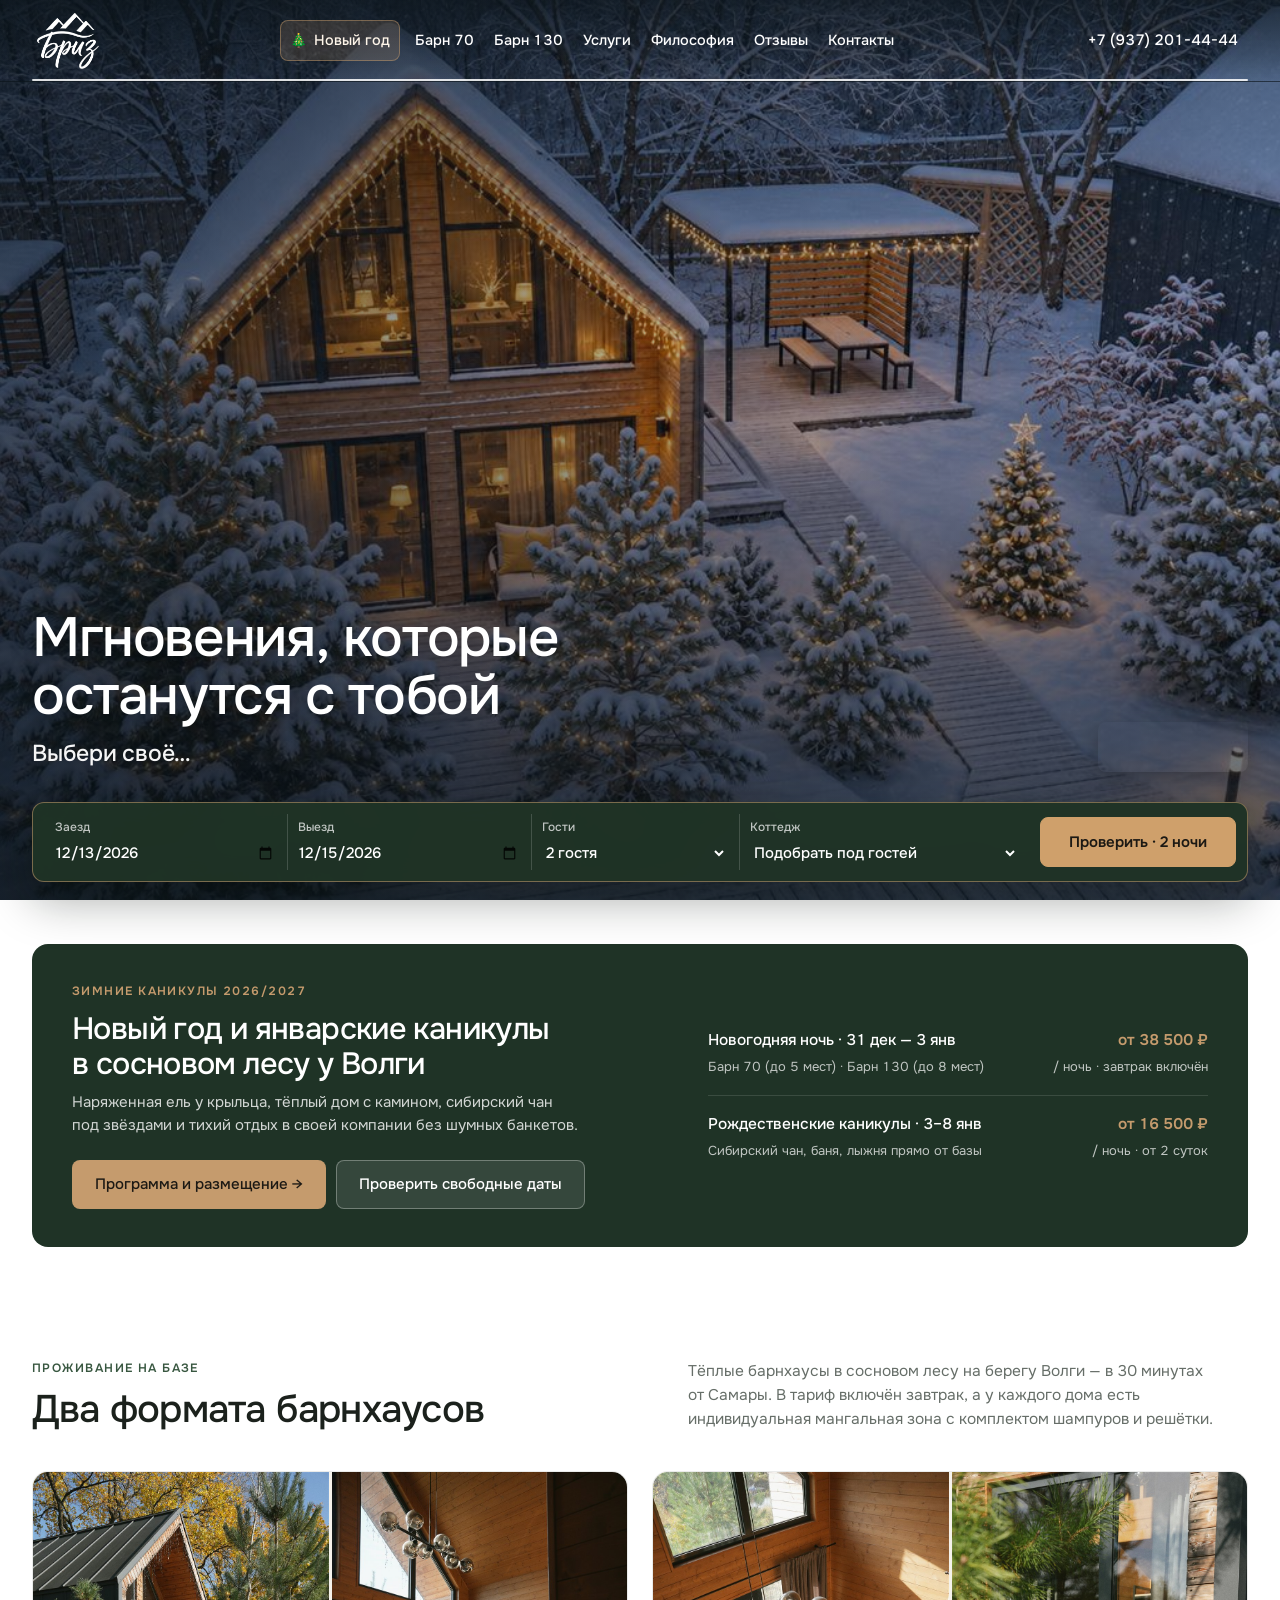
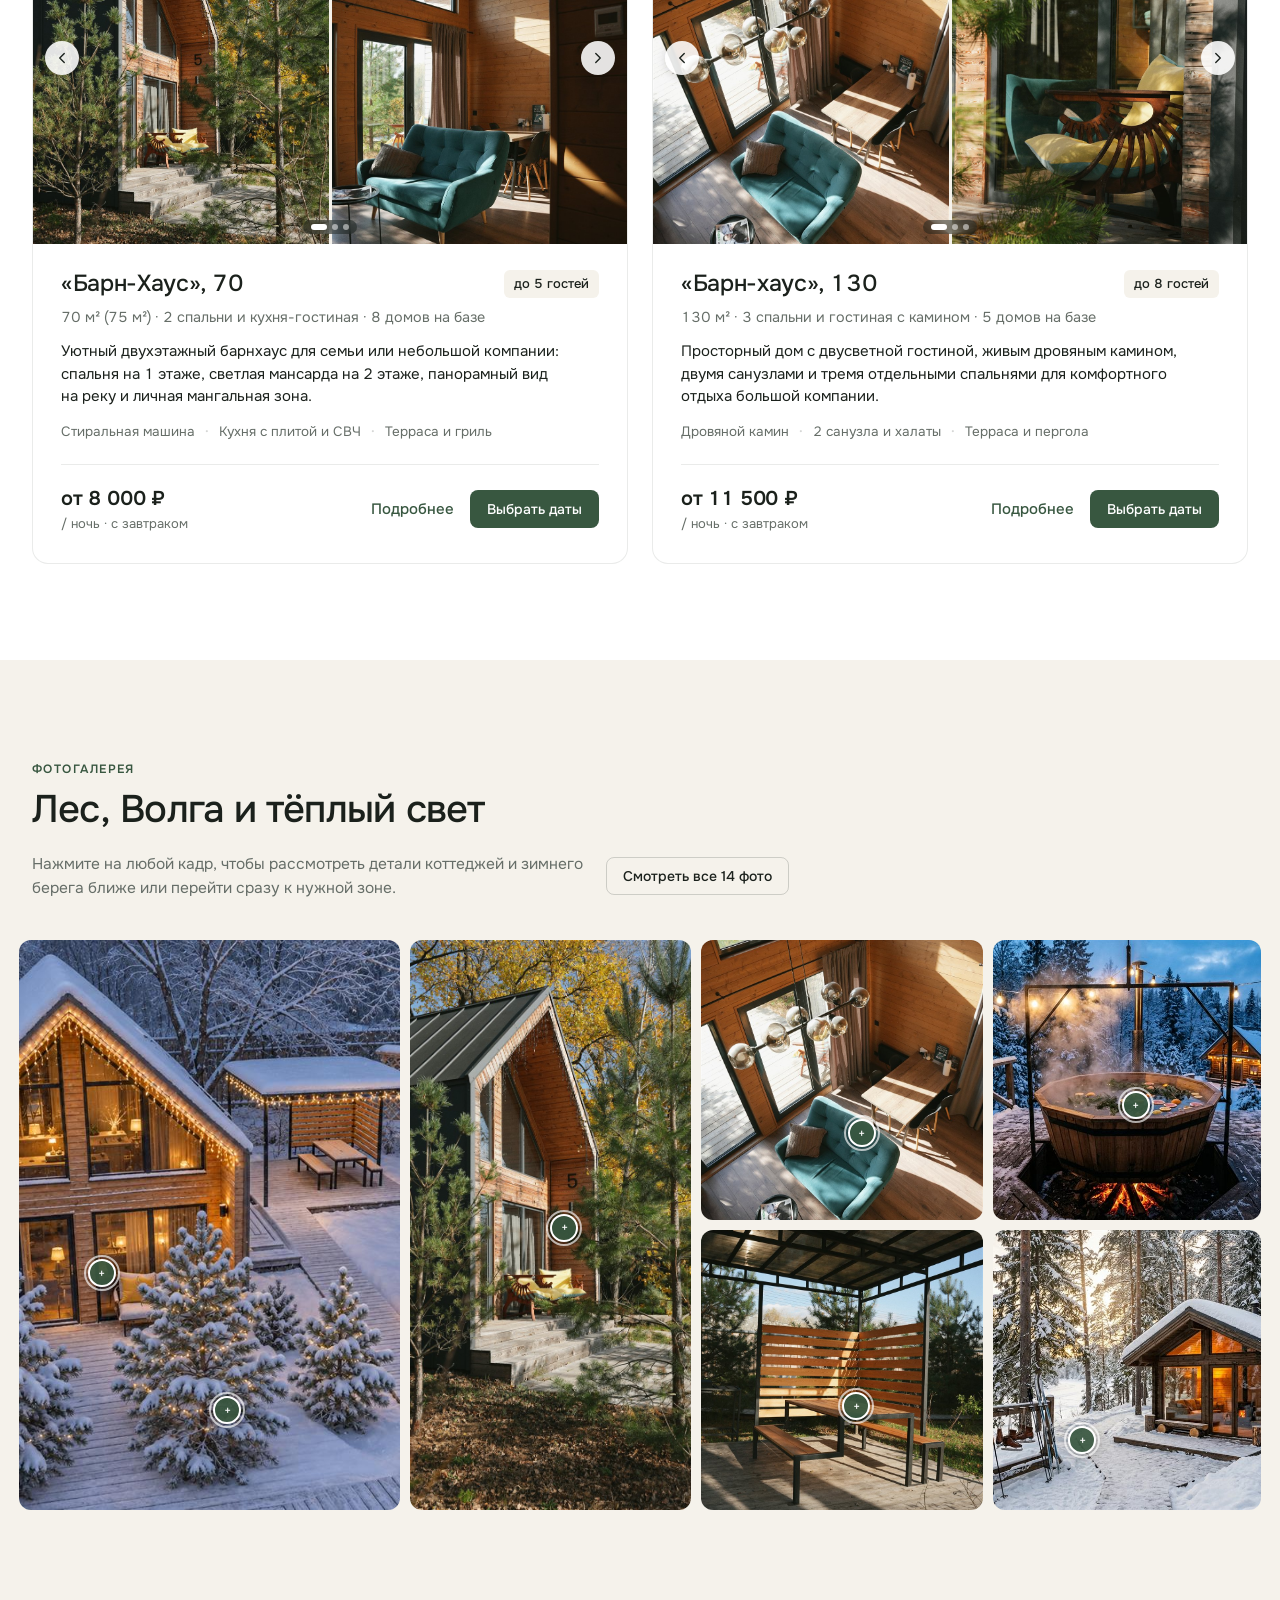
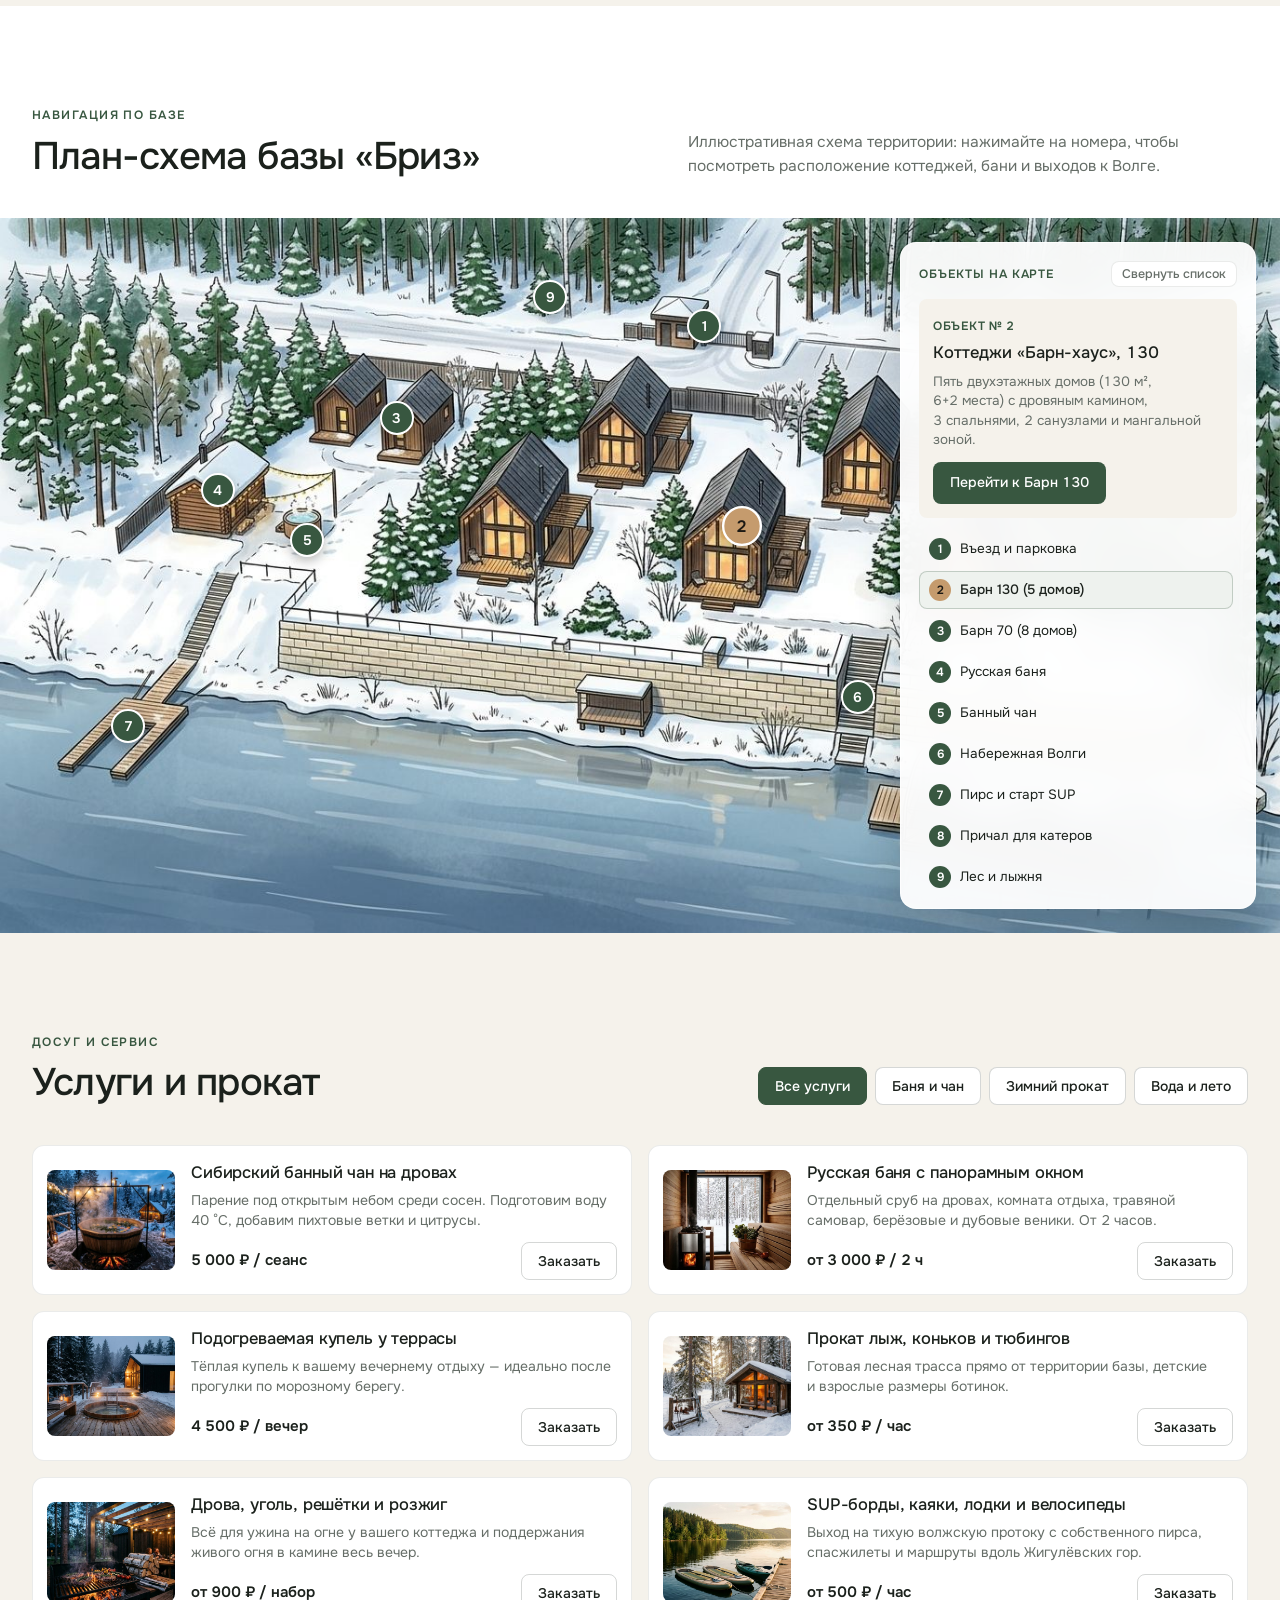
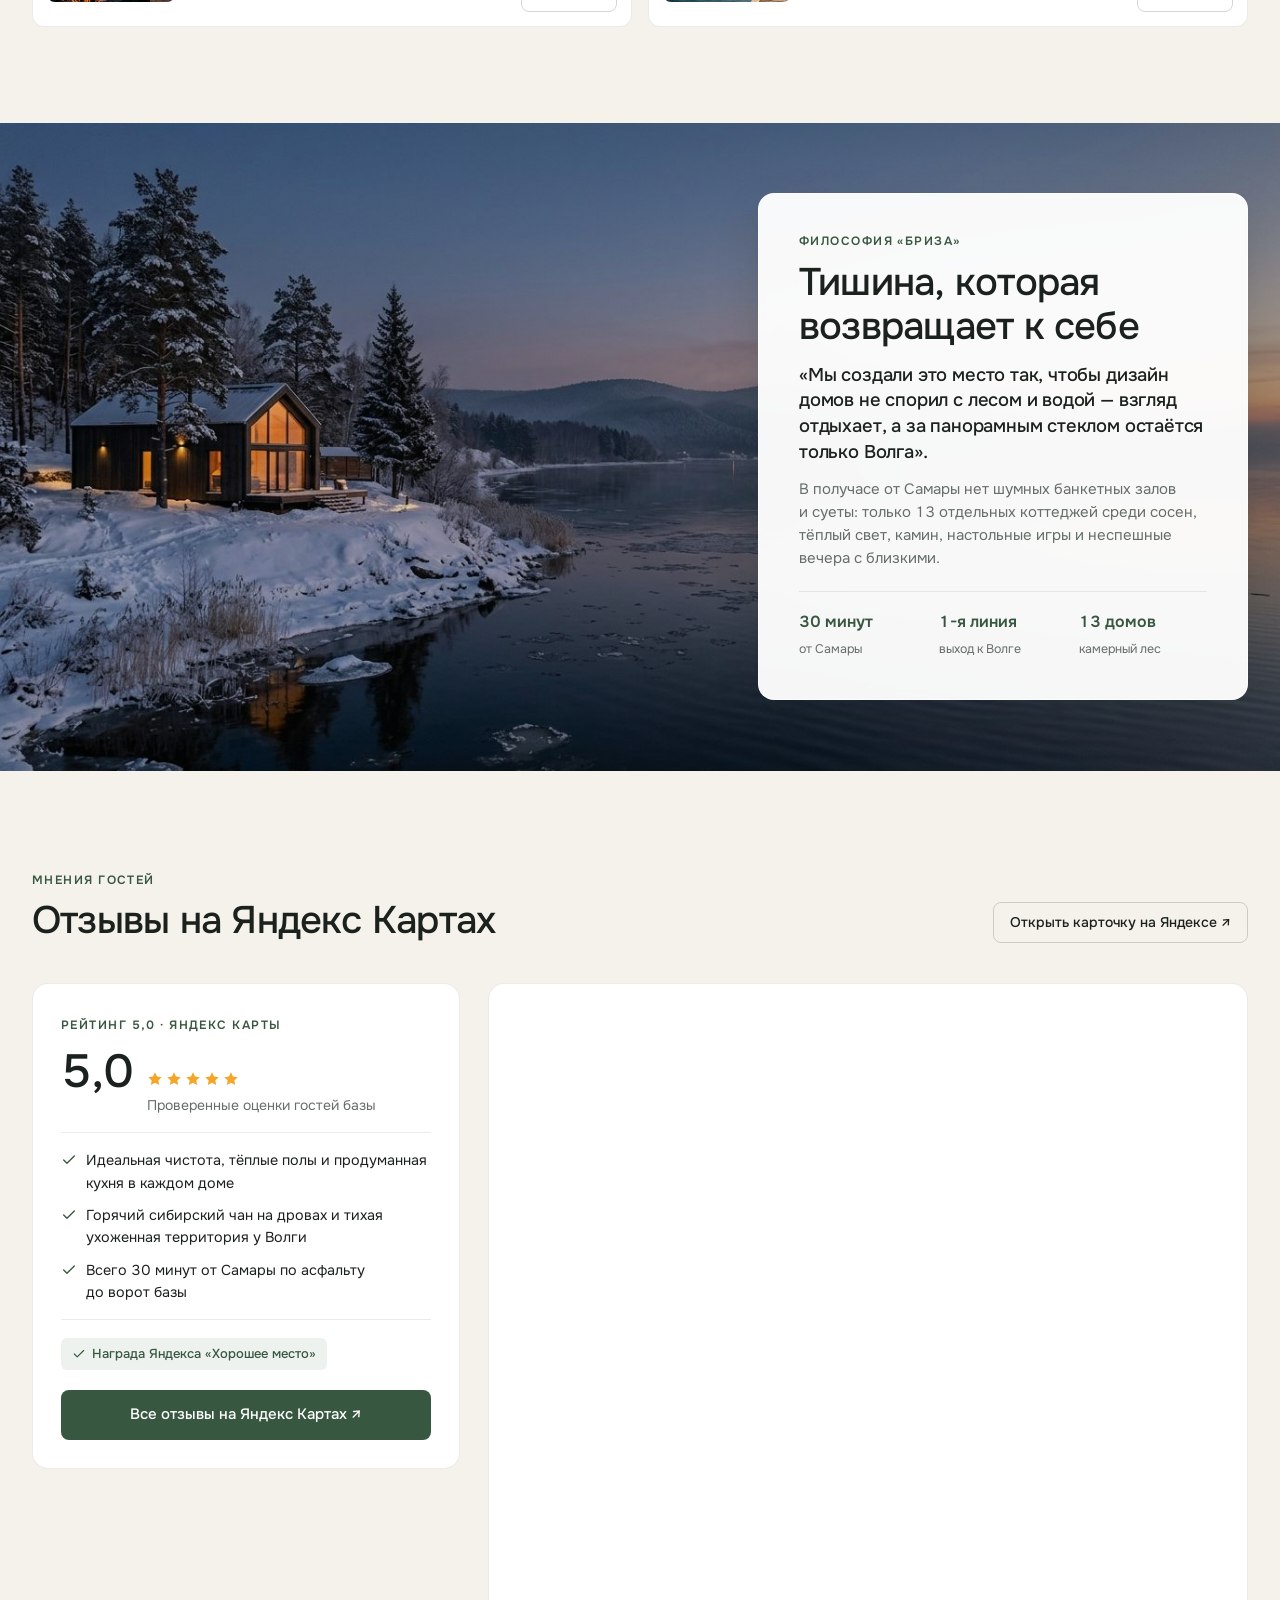
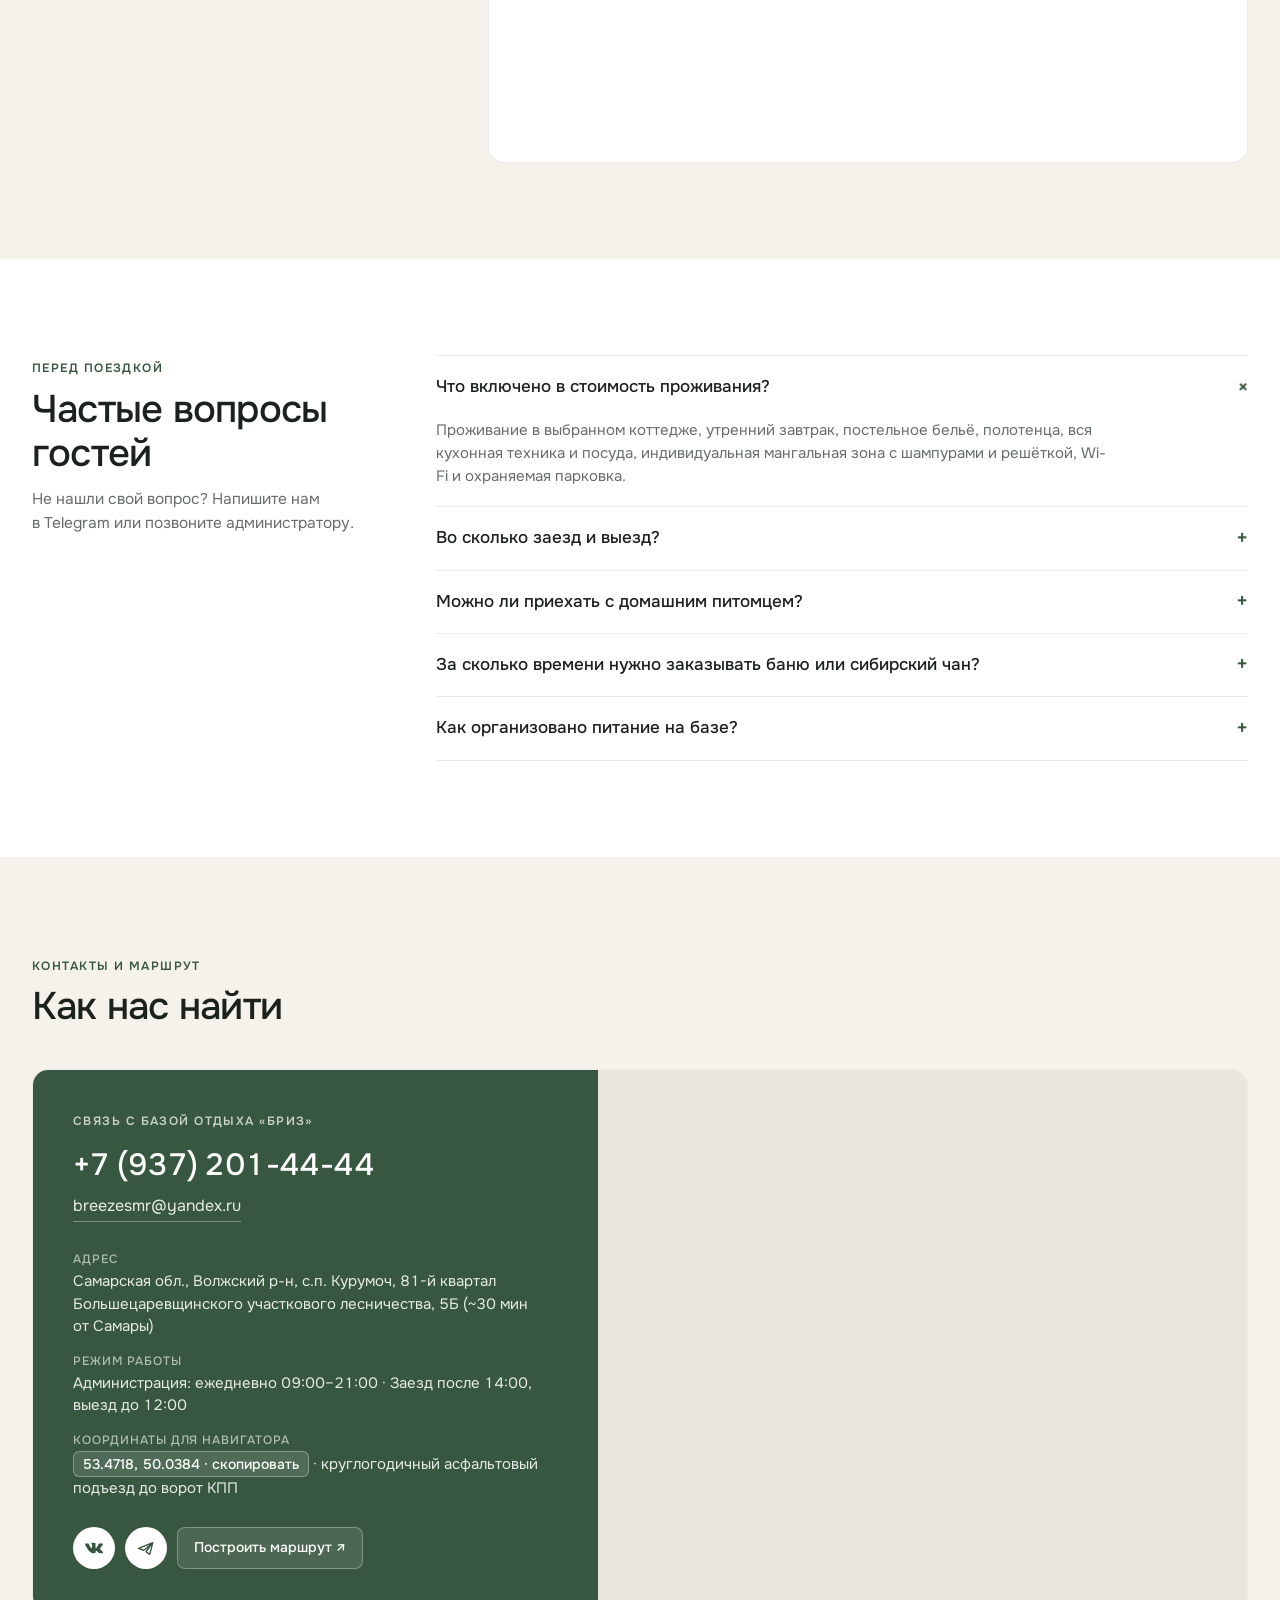
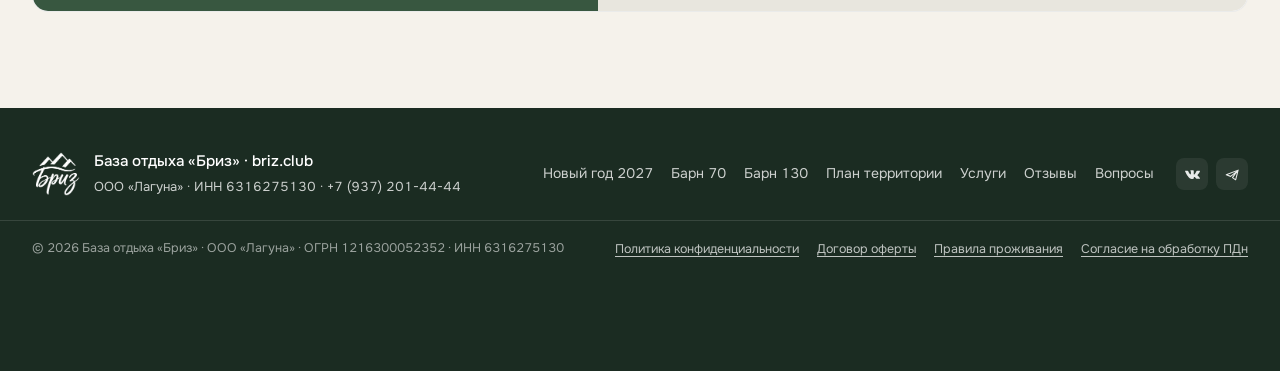
==== index.html @ 763d6423 "Iteration 7: Header white bar, dark pine booking bar, mobile slider & map polish, legal docs" ====
<!DOCTYPE html>
<html lang="ru">
<head>
  <meta charset="UTF-8">
  <meta name="viewport" content="width=device-width, initial-scale=1.0">
  <title>База отдыха «Бриз» — тёплые барнхаусы на берегу Волги под Самарой</title>
  <meta name="description" content="Загородный отдых в сосновом лесу на берегу Волги (30 минут от Самары). Барн Хаус-70 (до 5 мест) и Барн Хаус-130 (до 8 мест) с завтраком, баней, сибирским чаном и мангальной зоной.">
  <meta property="og:type" content="website">
  <meta property="og:locale" content="ru_RU">
  <meta property="og:site_name" content="База отдыха «Бриз»">
  <meta property="og:title" content="База отдыха «Бриз» — тёплые барнхаусы на берегу Волги">
  <meta property="og:description" content="Камерный отдых в сосновом лесу в 30 минутах от Самары: панорамные дома на 5 и 8 гостей с завтраком, сибирский чан и русская баня.">
  <meta property="og:url" content="https://briz-club.vercel.app/">
  <meta property="og:image" content="https://briz-club.vercel.app/assets/images/hero-winter.jpg">
  <meta name="twitter:card" content="summary_large_image">
  <link rel="icon" type="image/png" href="assets/images/logo-briz-green.png">
  <link rel="preconnect" href="https://fonts.googleapis.com">
  <link rel="preconnect" href="https://fonts.gstatic.com" crossorigin>
  <link href="https://fonts.googleapis.com/css2?family=Onest:wght@400;500;600&display=swap" rel="stylesheet">
  <link rel="stylesheet" href="css/styles.css">
</head>
<body>

  <!-- =======================================================================
       1. ПОЛУПРОЗРАЧНАЯ ШАПКА
       ======================================================================= -->
  <header class="site-header" id="siteHeader">
    <div class="container header-inner">
      <a href="#top" class="brand-wrap" aria-label="База отдыха Бриз — наверх">
        <span class="brand-logo">
          <img src="assets/images/logo-briz-white.png" alt="Бриз" class="brand-logo__white">
          <img src="assets/images/logo-briz-green.png" alt="" class="brand-logo__green" aria-hidden="true">
        </span>
      </a>

      <nav class="main-nav" aria-label="Главное меню">
        <a href="new-year.html" class="nav-link nav-link--seasonal">
          <span class="seasonal-emoji" aria-hidden="true">🎄</span>
          <span>Новый год</span>
        </a>
        <a href="#barn-70" class="nav-link" data-house-jump="barn70">Барн&nbsp;70</a>
        <a href="#barn-130" class="nav-link" data-house-jump="barn130">Барн&nbsp;130</a>
        <a href="#services" class="nav-link">Услуги</a>
        <a href="#philosophy" class="nav-link">Философия</a>
        <a href="#reviews" class="nav-link">Отзывы</a>
        <a href="#contacts" class="nav-link">Контакты</a>
      </nav>

      <div class="header-right">
        <div class="header-socials" aria-label="Социальные сети">
          <a href="https://vk.com/briz.club" target="_blank" rel="noopener" class="social-icon-link" aria-label="ВКонтакте">
            <svg width="16" height="16" viewBox="0 0 24 24" fill="currentColor" aria-hidden="true"><path d="M13.162 18.994c.609 0 .858-.406.851-.915-.031-1.917.714-2.949 2.059-1.604 1.488 1.488 1.796 2.519 3.603 2.519h3.2c.808 0 1.126-.26 1.126-.668 0-.863-1.421-2.386-2.625-3.504-1.686-1.565-1.765-1.602-.313-3.486 1.801-2.339 4.157-5.336 2.073-5.336h-3.981c-.772 0-.828.435-1.103 1.083-.995 2.347-2.886 5.387-3.604 4.922-.751-.485-.407-2.406-.35-5.261.015-.754.011-1.271-1.141-1.539-.629-.145-1.241-.205-1.809-.205-2.273 0-3.841.953-2.95 1.119 1.571.293 1.42 3.692 1.054 5.16-.638 2.556-3.036-2.024-4.035-4.305-.241-.548-.315-.974-1.175-.974h-3.255c-.492 0-.787.16-.787.516 0 .602 2.96 6.72 5.786 9.77 2.756 2.975 5.48 2.708 7.376 2.708z"/></svg>
          </a>
          <a href="https://t.me/briz_club" target="_blank" rel="noopener" class="social-icon-link" aria-label="Telegram">
            <svg width="16" height="16" viewBox="0 0 24 24" fill="none" stroke="currentColor" stroke-width="1.7" stroke-linecap="round" stroke-linejoin="round" aria-hidden="true"><path d="M21 5L2 12.5l7 2.5L19 7l-7 10 5 3.5L21 5z"/></svg>
          </a>
        </div>
        <a href="tel:+79372014444" class="header-phone">+7 (937) 201-44-44</a>
      </div>

      <!-- Мобильная шапка: крупный лого + НГ’27 + звонок + бургер -->
      <div class="mobile-controls">
        <a href="new-year.html" class="mobile-ny-pill">
          <span class="seasonal-emoji" aria-hidden="true">🎄</span>
          <span>НГ’27</span>
        </a>
        <a href="tel:+79372014444" class="icon-btn" aria-label="Позвонить на базу Бриз">
          <svg width="18" height="18" viewBox="0 0 24 24" fill="none" stroke="currentColor" stroke-width="1.7" stroke-linecap="round" stroke-linejoin="round"><path d="M22 16.92v3a2 2 0 0 1-2.18 2 19.79 19.79 0 0 1-8.63-3.07 19.5 19.5 0 0 1-6-6 19.79 19.79 0 0 1-3.07-8.67A2 2 0 0 1 4.11 2h3a2 2 0 0 1 2 1.72 12.84 12.84 0 0 0 .7 2.81 2 2 0 0 1-.45 2.11L8.09 9.91a16 16 0 0 0 6 6l1.27-1.27a2 2 0 0 1 2.11-.45 12.84 12.84 0 0 0 2.81.7A2 2 0 0 1 22 16.92z"/></svg>
        </a>
        <button type="button" class="icon-btn" id="burgerBtn" aria-label="Открыть меню" aria-expanded="false">
          <svg width="20" height="20" viewBox="0 0 24 24" fill="none" stroke="currentColor" stroke-width="1.7" stroke-linecap="round"><line x1="4" y1="7" x2="20" y2="7"/><line x1="4" y1="12" x2="20" y2="12"/><line x1="4" y1="17" x2="20" y2="17"/></svg>
        </button>
      </div>
    </div>
  </header>

  <!-- Мобильное выдвижное меню -->
  <div class="mobile-drawer" id="mobileDrawer" aria-hidden="true">
    <div class="mobile-drawer__panel">
      <div>
        <div class="mobile-drawer__top">
          <img src="assets/images/logo-briz-green.png" alt="Бриз" style="height:40px;width:auto;">
          <button type="button" class="icon-btn" id="drawerCloseBtn" aria-label="Закрыть меню" style="background:#fff;color:#1C241E;border-color:rgba(28,36,30,0.2);">
            <svg width="18" height="18" viewBox="0 0 24 24" fill="none" stroke="currentColor" stroke-width="1.8" stroke-linecap="round"><path d="M18 6L6 18M6 6l12 12"/></svg>
          </button>
        </div>
        <nav class="mobile-drawer__nav" aria-label="Мобильное меню">
          <a href="new-year.html" class="mobile-drawer__link mobile-drawer__link--ny"><span>🎄 Новый год 2027</span><span>→</span></a>
          <a href="#barn-70" class="mobile-drawer__link" data-house-jump="barn70"><span>Барн 70 (до 5 мест)</span><span>→</span></a>
          <a href="#barn-130" class="mobile-drawer__link" data-house-jump="barn130"><span>Барн 130 (до 8 мест)</span><span>→</span></a>
          <a href="#gallery" class="mobile-drawer__link"><span>Фотогалерея</span><span>→</span></a>
          <a href="#map" class="mobile-drawer__link"><span>План территории</span><span>→</span></a>
          <a href="#services" class="mobile-drawer__link"><span>Услуги и прокат</span><span>→</span></a>
          <a href="#philosophy" class="mobile-drawer__link"><span>Наша философия</span><span>→</span></a>
          <a href="#reviews" class="mobile-drawer__link"><span>Отзывы гостей</span><span>→</span></a>
          <a href="#faq" class="mobile-drawer__link"><span>Частые вопросы</span><span>→</span></a>
          <a href="#contacts" class="mobile-drawer__link"><span>Контакты и проезд</span><span>→</span></a>
        </nav>
      </div>
      <div class="mobile-drawer__footer">
        <div class="drawer-socials">
          <a href="https://vk.com/briz.club" target="_blank" rel="noopener" class="drawer-social-btn">ВКонтакте</a>
          <a href="https://t.me/briz_club" target="_blank" rel="noopener" class="drawer-social-btn">Telegram</a>
        </div>
        <a href="tel:+79372014444" class="btn btn--outline" style="width:100%;">+7 (937) 201-44-44</a>
        <button type="button" class="btn btn--primary js-open-booking" style="width:100%;">Проверить наличие</button>
      </div>
    </div>
  </div>

  <main id="top">

    <!-- =====================================================================
         2. ГЛАВНЫЙ БАННЕР — 100% ШИРИНЫ БЕЗ ИСКАЖЕНИЙ (только слоган + форма)
         ===================================================================== -->
    <section class="hero" id="heroSection">
      <div class="hero__bg">
        <img src="assets/images/hero-winter.jpg" alt="Зимние барнхаусы базы отдыха Бриз на берегу Волги">
        <div class="hero__overlay"></div>
      </div>

      <div class="container hero__content">
        <div class="hero__top-row">
          <div class="hero__text">
            <h1 class="hero__title">Мгновения, которые останутся с тобой</h1>
            <p class="hero__subhead">Выбери своё…</p>
          </div>
          <div class="hero__rating-badge">
            <iframe src="https://yandex.ru/sprav/widget/rating-badge/227400604591?type=rating" width="150" height="50" frameborder="0" title="Рейтинг базы отдыха Бриз на Яндекс Картах"></iframe>
          </div>
        </div>

        <div class="hero-booking-wrap" id="heroBookingSlot">
          <div class="booking-bar" id="heroBookingBar">
            <form class="booking-form js-booking-form" data-source="hero">
              <label class="booking-field">
                <span class="booking-field__label">Заезд</span>
                <input type="date" name="checkin" class="booking-field__control js-checkin" required>
              </label>
              <label class="booking-field">
                <span class="booking-field__label">Выезд</span>
                <input type="date" name="checkout" class="booking-field__control js-checkout" required>
              </label>
              <label class="booking-field">
                <span class="booking-field__label">Гости</span>
                <select name="guests" class="booking-field__control js-guests">
                  <option value="1">1 гость</option>
                  <option value="2" selected>2 гостя</option>
                  <option value="3">3 гостя</option>
                  <option value="4">4 гостя</option>
                  <option value="5">5 гостей</option>
                  <option value="6">6 гостей</option>
                  <option value="7">7 гостей</option>
                  <option value="8">8 гостей</option>
                </select>
              </label>
              <label class="booking-field">
                <span class="booking-field__label">Коттедж</span>
                <select name="house" class="booking-field__control js-house">
                  <option value="all">Подобрать под&nbsp;гостей</option>
                  <option value="254819">Барн&nbsp;70 (до&nbsp;5&nbsp;мест)</option>
                  <option value="254820">Барн&nbsp;130 (до&nbsp;8&nbsp;мест)</option>
                </select>
              </label>
              <button type="submit" class="btn btn--primary booking-submit">Проверить наличие</button>
            </form>
          </div>
        </div>
      </div>
    </section>

    <!-- На мобайле форма бронирования сразу ПОД главным баннером -->
    <section class="mobile-booking-section" id="mobile-booking" aria-label="Поиск и бронирование на мобильном">
      <div class="container">
        <div class="booking-bar">
          <form class="booking-form js-booking-form" data-source="mobile">
            <label class="booking-field">
              <span class="booking-field__label">Заезд</span>
              <input type="date" name="checkin" class="booking-field__control js-checkin" required>
            </label>
            <label class="booking-field">
              <span class="booking-field__label">Выезд</span>
              <input type="date" name="checkout" class="booking-field__control js-checkout" required>
            </label>
            <label class="booking-field">
              <span class="booking-field__label">Гости</span>
              <select name="guests" class="booking-field__control js-guests">
                <option value="1">1 гость</option>
                <option value="2" selected>2 гостя</option>
                <option value="3">3 гостя</option>
                <option value="4">4 гостя</option>
                <option value="5">5 гостей</option>
                <option value="6">6 гостей</option>
                <option value="7">7 гостей</option>
                <option value="8">8 гостей</option>
              </select>
            </label>
            <label class="booking-field">
              <span class="booking-field__label">Коттедж</span>
              <select name="house" class="booking-field__control js-house">
                <option value="all">Подобрать под&nbsp;гостей</option>
                <option value="254819">Барн&nbsp;70 (до&nbsp;5&nbsp;мест)</option>
                <option value="254820">Барн&nbsp;130 (до&nbsp;8&nbsp;мест)</option>
              </select>
            </label>
            <button type="submit" class="btn btn--primary booking-submit">Проверить наличие</button>
          </form>
        </div>
      </div>
    </section>

    <!-- =====================================================================
         3. СЕЗОННОЕ ПРЕДЛОЖЕНИЕ: НОВЫЙ ГОД 2027 (переход на отдельную страницу)
         ===================================================================== -->
    <section class="ny-banner-section" id="new-year">
      <div class="container">
            <div class="ny-card">
          <div>
            <span class="ny-card__eyebrow">Зимние каникулы 2026/2027</span>
            <h2 class="ny-card__title">Новый год и&nbsp;январские каникулы в&nbsp;сосновом лесу у&nbsp;Волги</h2>
            <p class="ny-card__desc">
              Наряженная ель у&nbsp;крыльца, тёплый дом с&nbsp;камином, сибирский чан под&nbsp;звёздами и&nbsp;тихий отдых в&nbsp;своей компании без&nbsp;шумных банкетов.
            </p>
            <div class="ny-card__cta-row">
              <a href="new-year.html" class="btn btn--wood">Программа и&nbsp;размещение →</a>
              <button type="button" class="btn btn--ghost-light js-book-ny" data-checkin="2026-12-31" data-checkout="2027-01-03">Проверить свободные даты</button>
            </div>
          </div>

          <div class="ny-dates-list">
            <div class="ny-date-row">
              <div class="ny-date-row__period">
                <strong>Новогодняя ночь · 31&nbsp;дек&nbsp;— 3&nbsp;янв</strong>
                <span>Барн&nbsp;70 (до&nbsp;5&nbsp;мест) · Барн&nbsp;130 (до&nbsp;8&nbsp;мест)</span>
              </div>
              <div class="ny-date-row__price">
                <strong>от&nbsp;38&nbsp;500&nbsp;₽</strong>
                <span>/ ночь · завтрак включён</span>
              </div>
            </div>
            <div class="ny-date-row">
              <div class="ny-date-row__period">
                <strong>Рождественские каникулы · 3–8&nbsp;янв</strong>
                <span>Сибирский чан, баня, лыжня прямо от&nbsp;базы</span>
              </div>
              <div class="ny-date-row__price">
                <strong>от&nbsp;16&nbsp;500&nbsp;₽</strong>
                <span>/ ночь · от&nbsp;2&nbsp;суток</span>
              </div>
            </div>
          </div>
        </div>
      </div>
    </section>

    <!-- =====================================================================
         4. ДОМИКИ В 2 КОЛОНКИ (ТОЧНЫЕ ДАННЫЕ И ТАРИФЫ СО СТРАНИЦЫ БРОНИРОВАНИЯ)
         ===================================================================== -->
    <section class="section" id="houses">
      <div class="container">
        <div class="section-head">
          <div>
            <span class="section-eyebrow">Проживание на базе</span>
            <h2 class="section-title">Два формата барнхаусов</h2>
          </div>
          <p class="section-subtitle">
            Тёплые барнхаусы в сосновом лесу на берегу Волги — в 30 минутах от Самары. В тариф включён завтрак, а у каждого дома есть индивидуальная мангальная зона с комплектом шампуров и решётки.
          </p>
        </div>

        <div class="houses-grid">
          <!-- КАРТОЧКА 1: БАРН ХАУС-70 (room-type=254819) -->
          <article class="house-card" id="barn-70" data-house-card="barn70">
            <div class="house-slider" data-slider>
              <div class="house-slider__track">
                <div class="house-slider__slide">
                  <img src="assets/images/house-exterior-5.jpg" alt="Фасад коттеджа Барн среди сосен" class="js-open-lightbox" data-index="3" loading="lazy">
                  <img src="assets/images/house-living-window.jpg" alt="Гостиная с панорамным остеклением и выходом на террасу" class="js-open-lightbox" data-index="6" loading="lazy">
                </div>
                <div class="house-slider__slide">
                  <img src="assets/images/house-bedroom-1.jpg" alt="Спальня с двуспальной кроватью на 1 этаже" class="js-open-lightbox" data-index="7" loading="lazy">
                  <img src="assets/images/house-mezzanine.jpg" alt="Спальный мансардный этаж с доп. местом" class="js-open-lightbox" data-index="8" loading="lazy">
                </div>
                <div class="house-slider__slide">
                  <img src="assets/images/house-kitchen.jpg" alt="Кухня со всей бытовой техникой и посудой" class="js-open-lightbox" data-index="9" loading="lazy">
                  <img src="assets/images/house-bathroom.jpg" alt="Санузел с душем и полотенцами" class="js-open-lightbox" data-index="10" loading="lazy">
                </div>
              </div>
              <button type="button" class="house-slider__nav house-slider__nav--prev" aria-label="Предыдущие фото">
                <svg width="18" height="18" viewBox="0 0 24 24" fill="none" stroke="currentColor" stroke-width="1.8" stroke-linecap="round" stroke-linejoin="round"><polyline points="15 18 9 12 15 6"/></svg>
              </button>
              <button type="button" class="house-slider__nav house-slider__nav--next" aria-label="Следующие фото">
                <svg width="18" height="18" viewBox="0 0 24 24" fill="none" stroke="currentColor" stroke-width="1.8" stroke-linecap="round" stroke-linejoin="round"><polyline points="9 18 15 12 9 6"/></svg>
              </button>
              <div class="house-slider__dots"></div>
              <span class="house-slider__counter" data-slider-counter>1&nbsp;/&nbsp;6</span>
            </div>

            <div class="house-card__body">
              <div class="house-card__header">
                <h3 class="house-card__title" id="title-254819">«Барн-Хаус», 70</h3>
                <span class="house-card__count">до&nbsp;5&nbsp;гостей</span>
              </div>
              <p class="house-card__meta" id="meta-254819">70&nbsp;м² (75&nbsp;м²) · 2&nbsp;спальни и&nbsp;кухня-гостиная · 8&nbsp;домов на&nbsp;базе</p>
              <p class="house-card__summary">
                Уютный двухэтажный барнхаус для&nbsp;семьи или&nbsp;небольшой компании: спальня на&nbsp;1&nbsp;этаже, светлая мансарда на&nbsp;2&nbsp;этаже, панорамный вид на&nbsp;реку и&nbsp;личная мангальная зона.
              </p>
              <ul class="house-specs-inline">
                <li>Стиральная машина</li>
                <li>Кухня с&nbsp;плитой и&nbsp;СВЧ</li>
                <li>Терраса и&nbsp;гриль</li>
              </ul>

              <div class="house-card__footer">
                <div class="house-price">
                  <strong id="price-254819">от&nbsp;8&nbsp;000&nbsp;₽</strong>
                  <span>/ ночь · с&nbsp;завтраком</span>
                </div>
                <div class="house-card__btns">
                  <button type="button" class="text-link js-open-specs" data-spec="254819">Подробнее</button>
                  <button type="button" class="btn btn--primary btn--sm js-open-booking" data-house-target="254819">Выбрать даты</button>
                </div>
              </div>
            </div>
          </article>

          <!-- КАРТОЧКА 2: БАРН ХАУС-130 (room-type=254820) -->
          <article class="house-card" id="barn-130" data-house-card="barn130">
            <div class="house-slider" data-slider>
              <div class="house-slider__track">
                <div class="house-slider__slide">
                  <img src="assets/images/house-living-top.jpg" alt="Двусветная гостиная с панорамными окнами сверху" class="js-open-lightbox" data-index="1" loading="lazy">
                  <img src="assets/images/real-terrace.jpg" alt="Терраса коттеджа с деревянным креслом среди сосен" class="js-open-lightbox" data-index="11" loading="lazy">
                </div>
                <div class="house-slider__slide">
                  <img src="assets/images/house-bedroom-loft.jpg" alt="Спальня второго этажа с гардеробом" class="js-open-lightbox" data-index="12" loading="lazy">
                  <img src="assets/images/house-second-floor.jpg" alt="Галерея второго этажа с видом на треугольный витраж" class="js-open-lightbox" data-index="13" loading="lazy">
                </div>
                <div class="house-slider__slide">
                  <img src="assets/images/house-pergola.jpg" alt="Крытая индивидуальная беседка-пергола с мангалом" class="js-open-lightbox" data-index="4" loading="lazy">
                  <img src="assets/images/house-kitchen.jpg" alt="Кухня со всей техникой и посудой" class="js-open-lightbox" data-index="9" loading="lazy">
                </div>
              </div>
              <button type="button" class="house-slider__nav house-slider__nav--prev" aria-label="Предыдущие фото">
                <svg width="18" height="18" viewBox="0 0 24 24" fill="none" stroke="currentColor" stroke-width="1.8" stroke-linecap="round" stroke-linejoin="round"><polyline points="15 18 9 12 15 6"/></svg>
              </button>
              <button type="button" class="house-slider__nav house-slider__nav--next" aria-label="Следующие фото">
                <svg width="18" height="18" viewBox="0 0 24 24" fill="none" stroke="currentColor" stroke-width="1.8" stroke-linecap="round" stroke-linejoin="round"><polyline points="9 18 15 12 9 6"/></svg>
              </button>
              <div class="house-slider__dots"></div>
              <span class="house-slider__counter" data-slider-counter>1&nbsp;/&nbsp;6</span>
            </div>

            <div class="house-card__body">
              <div class="house-card__header">
                <h3 class="house-card__title" id="title-254820">«Барн-хаус», 130</h3>
                <span class="house-card__count">до&nbsp;8&nbsp;гостей</span>
              </div>
              <p class="house-card__meta" id="meta-254820">130&nbsp;м² · 3&nbsp;спальни и&nbsp;гостиная с&nbsp;камином · 5&nbsp;домов на&nbsp;базе</p>
              <p class="house-card__summary">
                Просторный дом с&nbsp;двусветной гостиной, живым дровяным камином, двумя санузлами и&nbsp;тремя отдельными спальнями для&nbsp;комфортного отдыха большой компании.
              </p>
              <ul class="house-specs-inline">
                <li>Дровяной камин</li>
                <li>2&nbsp;санузла и&nbsp;халаты</li>
                <li>Терраса и&nbsp;пергола</li>
              </ul>

              <div class="house-card__footer">
                <div class="house-price">
                  <strong id="price-254820">от&nbsp;11&nbsp;500&nbsp;₽</strong>
                  <span>/ ночь · с&nbsp;завтраком</span>
                </div>
                <div class="house-card__btns">
                  <button type="button" class="text-link js-open-specs" data-spec="254820">Подробнее</button>
                  <button type="button" class="btn btn--primary btn--sm js-open-booking" data-house-target="254820">Выбрать даты</button>
                </div>
              </div>
            </div>
          </article>
        </div>
      </div>
    </section>

    <!-- =====================================================================
         5. ПОЛНОШИРИННАЯ ФОТОГАЛЕРЕЯ С ШОППИНГ-ТЕГАМИ И ЛАЙТБОКСОМ
         ===================================================================== -->
    <section class="section section--sand" id="gallery">
      <div class="container">
        <div class="section-head">
          <div>
            <span class="section-eyebrow">Фотогалерея</span>
            <h2 class="section-title">Лес, Волга и&nbsp;тёплый свет</h2>
          </div>
          <div style="display:flex;align-items:center;gap:14px;flex-wrap:wrap;">
            <p class="section-subtitle">Нажмите на&nbsp;любой кадр, чтобы рассмотреть детали коттеджей и&nbsp;зимнего берега ближе или перейти сразу к&nbsp;нужной зоне.</p>
            <button type="button" class="btn btn--outline btn--sm js-open-lightbox" data-index="0">Смотреть все 14&nbsp;фото</button>
          </div>
        </div>
      </div>

      <div class="gallery-fullbleed">
        <div class="bento-gallery">
          <!-- Фото 0 (слева высокий 1x2) -->
          <div class="bento-item bento-item--tall js-open-lightbox" data-index="0">
            <img src="assets/images/hero-winter.jpg" alt="Вечерние барнхаусы Бриза в огнях" loading="lazy">
            <span class="bento-item__caption">Территория и&nbsp;барнхаусы в&nbsp;сумерках</span>

            <div class="shop-tag shop-tag--left" style="left:18%;top:56%;">
              <button type="button" class="shop-tag__dot" aria-label="Подробнее про Барн 130">+</button>
              <div class="shop-tag__popover">
                <span class="shop-tag__title">«Барн-хаус», 130</span>
                <span class="shop-tag__meta">Камин, 3&nbsp;спальни, 6+2&nbsp;гостей · от&nbsp;11&nbsp;500&nbsp;₽</span>
                <a href="#barn-130" class="shop-tag__cta js-tag-link" data-house-jump="barn130">К&nbsp;дому →</a>
              </div>
            </div>

            <div class="shop-tag" style="left:51%;top:80%;">
              <button type="button" class="shop-tag__dot" aria-label="Подробнее про беседку и мангал">+</button>
              <div class="shop-tag__popover">
                <span class="shop-tag__title">Гриль-пергола у дома</span>
                <span class="shop-tag__meta">Шампуры и решётка у каждого коттеджа</span>
                <a href="#services" class="shop-tag__cta js-tag-link">К услугам →</a>
              </div>
            </div>
          </div>

          <!-- Фото 1 (гостиная сверху) -->
          <div class="bento-item js-open-lightbox" data-index="1">
            <img src="assets/images/house-living-top.jpg" alt="Двусветная гостиная барнхауса Бриз" loading="lazy">
            <span class="bento-item__caption">Гостиная и второй свет</span>

            <div class="shop-tag" style="left:52%;top:64%;">
              <button type="button" class="shop-tag__dot" aria-label="Подробнее про гостиную Барн 130">+</button>
              <div class="shop-tag__popover">
                <span class="shop-tag__title">Просторная гостиная</span>
                <span class="shop-tag__meta">Панорамные окна с видом на реку и лес</span>
                <a href="#barn-130" class="shop-tag__cta js-tag-link" data-house-jump="barn130">Смотреть Барн 130 →</a>
              </div>
            </div>
          </div>

          <!-- Фото 2 (сибирский чан) -->
          <div class="bento-item js-open-lightbox" data-index="2">
            <img src="assets/images/banya-chan.jpg" alt="Сибирский банный чан на дровах" loading="lazy">
            <span class="bento-item__caption">Сибирский чан на дровах</span>

            <div class="shop-tag" style="left:48%;top:54%;">
              <button type="button" class="shop-tag__dot" aria-label="Подробнее про банный чан">+</button>
              <div class="shop-tag__popover">
                <span class="shop-tag__title">Сибирский банный чан</span>
                <span class="shop-tag__meta">Запарка с пихтой и цитрусами · 5 000 ₽ / сеанс</span>
                <a href="#services" class="shop-tag__cta js-tag-link">Заказать чан →</a>
              </div>
            </div>
          </div>

          <!-- Фото 3 (справа высокий 1x2 — портретное фото реального барна без обрезки!) -->
          <div class="bento-item bento-item--tall js-open-lightbox" data-index="3">
            <img src="assets/images/house-exterior-5.jpg" alt="Реальный фасад коттеджа среди сосен" loading="lazy">
            <span class="bento-item__caption">Коттедж среди сосен</span>

            <div class="shop-tag shop-tag__popover--down" style="left:50%;top:48%;">
              <button type="button" class="shop-tag__dot" aria-label="Подробнее про Барн 70">+</button>
              <div class="shop-tag__popover">
                <span class="shop-tag__title">«Барн-Хаус», 70</span>
                <span class="shop-tag__meta">4+1 места, 2 спальни · от 8 000 ₽ / ночь</span>
                <a href="#barn-70" class="shop-tag__cta js-tag-link" data-house-jump="barn70">К Барн 70 →</a>
              </div>
            </div>
          </div>

          <!-- Фото 4 (индивидуальная пергола) -->
          <div class="bento-item js-open-lightbox" data-index="4">
            <img src="assets/images/house-pergola.jpg" alt="Индивидуальная крытая пергола со столом и мангалом" loading="lazy">
            <span class="bento-item__caption">Индивидуальная пергола</span>

            <div class="shop-tag" style="left:50%;top:58%;">
              <button type="button" class="shop-tag__dot" aria-label="Подробнее про зону барбекю">+</button>
              <div class="shop-tag__popover">
                <span class="shop-tag__title">Мангальная зона у дома</span>
                <span class="shop-tag__meta">Шампуры и решётка включены в проживание</span>
                <a href="#services" class="shop-tag__cta js-tag-link">Наборы угля и дров →</a>
              </div>
            </div>
          </div>

          <!-- Фото 5 (зимний прокат) -->
          <div class="bento-item js-open-lightbox" data-index="5">
            <img src="assets/images/winter-active.jpg" alt="Русская баня и прокат лыж и коньков" loading="lazy">
            <span class="bento-item__caption">Баня и&nbsp;зимний прокат</span>

            <div class="shop-tag shop-tag--left" style="left:28%;top:70%;">
              <button type="button" class="shop-tag__dot" aria-label="Подробнее про зимний прокат">+</button>
              <div class="shop-tag__popover">
                <span class="shop-tag__title">Зимний прокат</span>
                <span class="shop-tag__meta">Беговые лыжи, коньки, тюбинги · от&nbsp;350&nbsp;₽/ч</span>
                <a href="#services" class="shop-tag__cta js-tag-link">Смотреть услуги →</a>
              </div>
            </div>
          </div>
        </div>
      </div>
    </section>

    <!-- =====================================================================
         6. ПОЛНОШИРИННЫЙ ПЛАН УЧАСТКА + ПЛАВАЮЩАЯ ПЛАШКА С ЛЕГЕНДОЙ
         ===================================================================== -->
    <section class="section section--map" id="map">
      <div class="container">
        <div class="section-head">
          <div>
            <span class="section-eyebrow">Навигация по&nbsp;базе</span>
            <h2 class="section-title">План-схема базы «Бриз»</h2>
          </div>
          <p class="section-subtitle">
            Иллюстративная схема территории: нажимайте на&nbsp;номера, чтобы посмотреть расположение коттеджей, бани и&nbsp;выходов к&nbsp;Волге.
          </p>
        </div>
      </div>

      <div class="territory-fullbleed">
        <div class="territory-canvas" id="territoryCanvas">
          <img src="assets/images/territory-map.jpg" alt="Иллюстрированная карта территории базы отдыха Бриз на берегу Волги" loading="lazy">
          <button type="button" class="map-pin" data-pin="1" style="left:55%;top:15%;">1</button>
          <button type="button" class="map-pin is-active" data-pin="2" style="left:58%;top:43%;">2</button>
          <button type="button" class="map-pin" data-pin="3" style="left:31%;top:28%;">3</button>
          <button type="button" class="map-pin" data-pin="4" style="left:17%;top:38%;">4</button>
          <button type="button" class="map-pin" data-pin="5" style="left:24%;top:45%;">5</button>
          <button type="button" class="map-pin" data-pin="6" style="left:67%;top:67%;">6</button>
          <button type="button" class="map-pin" data-pin="7" style="left:10%;top:71%;">7</button>
          <button type="button" class="map-pin" data-pin="8" style="left:81%;top:83%;">8</button>
          <button type="button" class="map-pin" data-pin="9" style="left:43%;top:11%;">9</button>
        </div>

        <aside class="territory-floating-card" id="territoryPanel" aria-label="Легенда карты территории">
          <div class="territory-panel__head">
            <span class="territory-panel__title">Объекты на карте</span>
            <button type="button" class="territory-toggle-btn" id="territoryToggleBtn">Свернуть список</button>
          </div>

          <div class="territory-detail" id="territoryDetail">
            <span class="territory-detail__badge" id="territoryDetailBadge">Объект № 2</span>
            <h3 class="territory-detail__title" id="territoryDetailTitle">Коттеджи «Барн-хаус», 130</h3>
            <p class="territory-detail__desc" id="territoryDetailDesc">Пять двухэтажных домов (130 м², 6+2 места) с дровяным камином, 3 спальнями, 2 санузлами и мангальной зоной.</p>
            <a href="#barn-130" class="btn btn--primary btn--sm" id="territoryDetailBtn">Перейти к Барн 130</a>
          </div>

          <ul class="territory-legend" id="territoryLegend">
            <li><button type="button" data-pin="1"><span class="territory-legend__num">1</span><span>Въезд и&nbsp;парковка</span></button></li>
            <li><button type="button" class="is-active" data-pin="2"><span class="territory-legend__num">2</span><span>Барн&nbsp;130 (5&nbsp;домов)</span></button></li>
            <li><button type="button" data-pin="3"><span class="territory-legend__num">3</span><span>Барн&nbsp;70 (8&nbsp;домов)</span></button></li>
            <li><button type="button" data-pin="4"><span class="territory-legend__num">4</span><span>Русская баня</span></button></li>
            <li><button type="button" data-pin="5"><span class="territory-legend__num">5</span><span>Банный чан</span></button></li>
            <li><button type="button" data-pin="6"><span class="territory-legend__num">6</span><span>Набережная Волги</span></button></li>
            <li><button type="button" data-pin="7"><span class="territory-legend__num">7</span><span>Пирс и&nbsp;старт SUP</span></button></li>
            <li><button type="button" data-pin="8"><span class="territory-legend__num">8</span><span>Причал для&nbsp;катеров</span></button></li>
            <li><button type="button" data-pin="9"><span class="territory-legend__num">9</span><span>Лес и&nbsp;лыжня</span></button></li>
          </ul>
        </aside>
      </div>
    </section>

    <!-- =====================================================================
         7. УСЛУГИ И ПРОКАТ (СПИСОК КАРТОЧЕК С УНИКАЛЬНЫМИ ИЛЛЮСТРАЦИЯМИ)
         ===================================================================== -->
    <section class="section section--sand" id="services">
      <div class="container">
        <div class="section-head">
          <div>
            <span class="section-eyebrow">Досуг и сервис</span>
            <h2 class="section-title">Услуги и прокат</h2>
          </div>
          <div class="filter-tabs" role="tablist" aria-label="Категории услуг">
            <button type="button" class="filter-tab is-active" data-filter="all">Все услуги</button>
            <button type="button" class="filter-tab" data-filter="spa">Баня и чан</button>
            <button type="button" class="filter-tab" data-filter="winter">Зимний прокат</button>
            <button type="button" class="filter-tab" data-filter="summer">Вода и лето</button>
          </div>
        </div>

        <div class="services-list" id="servicesList">
          <article class="service-row" data-category="spa">
            <div class="service-row__thumb">
              <img src="assets/images/banya-chan.jpg" alt="Сибирский банный чан на дровах" loading="lazy">
            </div>
            <div class="service-row__body">
              <h3 class="service-row__title">Сибирский банный чан на&nbsp;дровах</h3>
              <p class="service-row__desc">Парение под&nbsp;открытым небом среди сосен. Подготовим воду 40&nbsp;°C, добавим пихтовые ветки и&nbsp;цитрусы.</p>
              <div class="service-row__bottom">
                <span class="service-row__price">5&nbsp;000&nbsp;₽ / сеанс</span>
                <button type="button" class="btn btn--outline btn--sm js-open-booking" data-service-note="Сибирский банный чан">Заказать</button>
              </div>
            </div>
          </article>

          <article class="service-row" data-category="spa">
            <div class="service-row__thumb">
              <img src="assets/images/service-banya.jpg" alt="Интерьер русской бани на дровах с дубовыми вениками" loading="lazy">
            </div>
            <div class="service-row__body">
              <h3 class="service-row__title">Русская баня с&nbsp;панорамным окном</h3>
              <p class="service-row__desc">Отдельный сруб на&nbsp;дровах, комната отдыха, травяной самовар, берёзовые и&nbsp;дубовые веники. От&nbsp;2&nbsp;часов.</p>
              <div class="service-row__bottom">
                <span class="service-row__price">от&nbsp;3&nbsp;000&nbsp;₽ / 2&nbsp;ч</span>
                <button type="button" class="btn btn--outline btn--sm js-open-booking" data-service-note="Русская баня">Заказать</button>
              </div>
            </div>
          </article>

          <article class="service-row" data-category="spa">
            <div class="service-row__thumb">
              <img src="assets/images/service-kupel.jpg" alt="Подогреваемая деревянная купель на террасе вечером" loading="lazy">
            </div>
            <div class="service-row__body">
              <h3 class="service-row__title">Подогреваемая купель у&nbsp;террасы</h3>
              <p class="service-row__desc">Тёплая купель к&nbsp;вашему вечернему отдыху&nbsp;— идеально после прогулки по&nbsp;морозному берегу.</p>
              <div class="service-row__bottom">
                <span class="service-row__price">4&nbsp;500&nbsp;₽ / вечер</span>
                <button type="button" class="btn btn--outline btn--sm js-open-booking" data-service-note="Подогреваемая купель">Заказать</button>
              </div>
            </div>
          </article>

          <article class="service-row" data-category="winter">
            <div class="service-row__thumb">
              <img src="assets/images/winter-active.jpg" alt="Стойка с беговыми лыжами и коньками в сосновом лесу" loading="lazy">
            </div>
            <div class="service-row__body">
              <h3 class="service-row__title">Прокат лыж, коньков и&nbsp;тюбингов</h3>
              <p class="service-row__desc">Готовая лесная трасса прямо от&nbsp;территории базы, детские и&nbsp;взрослые размеры ботинок.</p>
              <div class="service-row__bottom">
                <span class="service-row__price">от&nbsp;350&nbsp;₽ / час</span>
                <button type="button" class="btn btn--outline btn--sm js-open-booking" data-service-note="Зимний прокат">Заказать</button>
              </div>
            </div>
          </article>

          <article class="service-row" data-category="winter">
            <div class="service-row__thumb">
              <img src="assets/images/service-bbq.jpg" alt="Мангальная зона у перголы с углями и дровами" loading="lazy">
            </div>
            <div class="service-row__body">
              <h3 class="service-row__title">Дрова, уголь, решётки и&nbsp;розжиг</h3>
              <p class="service-row__desc">Всё для&nbsp;ужина на&nbsp;огне у&nbsp;вашего коттеджа и&nbsp;поддержания живого огня в&nbsp;камине весь вечер.</p>
              <div class="service-row__bottom">
                <span class="service-row__price">от&nbsp;900&nbsp;₽ / набор</span>
                <button type="button" class="btn btn--outline btn--sm js-open-booking" data-service-note="Набор для мангала">Заказать</button>
              </div>
            </div>
          </article>

          <article class="service-row" data-category="summer">
            <div class="service-row__thumb">
              <img src="assets/images/service-sup.jpg" alt="SUP-борды и каяк у деревянного пирса на Волге" loading="lazy">
            </div>
            <div class="service-row__body">
              <h3 class="service-row__title">SUP-борды, каяки, лодки и&nbsp;велосипеды</h3>
              <p class="service-row__desc">Выход на&nbsp;тихую волжскую протоку с&nbsp;собственного пирса, спасжилеты и&nbsp;маршруты вдоль Жигулёвских гор.</p>
              <div class="service-row__bottom">
                <span class="service-row__price">от&nbsp;500&nbsp;₽ / час</span>
                <button type="button" class="btn btn--outline btn--sm js-open-booking" data-service-note="Летний прокат на воде">Заказать</button>
              </div>
            </div>
          </article>
        </div>
      </div>
    </section>

    <!-- =====================================================================
         8. ПОЛНОШИРИННАЯ ФИЛОСОФИЯ + ПЛАШКА С ТЕКСТОМ СПРАВА
         ===================================================================== -->
    <section class="philosophy-fullbleed" id="philosophy">
      <div class="philosophy-fullbleed__bg">
        <img src="assets/images/philosophy-volga-wide.jpg" alt="Зимние сумерки на берегу Волги в районе Жигулёвских гор" loading="lazy">
        <div class="philosophy-fullbleed__scrim"></div>
      </div>

      <div class="container">
        <div class="philosophy-card">
          <span class="section-eyebrow" style="display:block;">Философия «Бриза»</span>
          <h2 class="section-title" style="margin-bottom:14px;">Тишина, которая возвращает к&nbsp;себе</h2>
          <p class="philosophy-quote">
            «Мы&nbsp;создали это место так, чтобы дизайн домов не&nbsp;спорил с&nbsp;лесом и&nbsp;водой&nbsp;— взгляд отдыхает, а&nbsp;за&nbsp;панорамным стеклом остаётся только Волга».
          </p>
          <p class="philosophy-text">
            В&nbsp;получасе от&nbsp;Самары нет шумных банкетных залов и&nbsp;суеты: только 13&nbsp;отдельных коттеджей среди сосен, тёплый свет, камин, настольные игры и&nbsp;неспешные вечера с&nbsp;близкими.
          </p>

          <div class="philosophy-pillars">
            <div>
              <strong>30&nbsp;минут</strong>
              <span>от&nbsp;Самары</span>
            </div>
            <div>
              <strong>1-я линия</strong>
              <span>выход к&nbsp;Волге</span>
            </div>
            <div>
              <strong>13&nbsp;домов</strong>
              <span>камерный лес</span>
            </div>
          </div>
        </div>
      </div>
    </section>

    <!-- =====================================================================
         [HIDDEN FOR ITERATION 2: БЛОГ И UGC-ЛЕНТА]
         - Секция #blog (3 публикации) — скрыта.
         - Секция #ugc («Создавай свои эмоции сам») — скрыта.
         ===================================================================== -->

    <!-- =====================================================================
         9. ОТЗЫВЫ С ЯНДЕКС КАРТ
         ===================================================================== -->
    <section class="section section--sand" id="reviews">
      <div class="container">
        <div class="section-head">
          <div>
            <span class="section-eyebrow">Мнения гостей</span>
            <h2 class="section-title">Отзывы на&nbsp;Яндекс&nbsp;Картах</h2>
          </div>
          <a href="https://yandex.ru/maps/org/briz/227400604591/reviews/" target="_blank" rel="noopener" class="btn btn--outline btn--sm">
            Открыть карточку на&nbsp;Яндексе ↗
          </a>
        </div>

        <div class="yandex-reviews-layout">
          <div class="yandex-score-card">
            <div>
              <span class="section-eyebrow" style="margin-bottom:14px;">Рейтинг 5,0 · Яндекс&nbsp;Карты</span>
              <div class="yandex-score-top">
                <div class="yandex-score-num">5,0</div>
                <div>
                  <div class="yandex-stars" aria-label="Рейтинг 5 из 5">
                    <svg width="16" height="16" viewBox="0 0 24 24" fill="currentColor"><polygon points="12 2 15.09 8.26 22 9.27 17 14.14 18.18 21.02 12 17.77 5.82 21.02 7 14.14 2 9.27 8.91 8.26 12 2"/></svg>
                    <svg width="16" height="16" viewBox="0 0 24 24" fill="currentColor"><polygon points="12 2 15.09 8.26 22 9.27 17 14.14 18.18 21.02 12 17.77 5.82 21.02 7 14.14 2 9.27 8.91 8.26 12 2"/></svg>
                    <svg width="16" height="16" viewBox="0 0 24 24" fill="currentColor"><polygon points="12 2 15.09 8.26 22 9.27 17 14.14 18.18 21.02 12 17.77 5.82 21.02 7 14.14 2 9.27 8.91 8.26 12 2"/></svg>
                    <svg width="16" height="16" viewBox="0 0 24 24" fill="currentColor"><polygon points="12 2 15.09 8.26 22 9.27 17 14.14 18.18 21.02 12 17.77 5.82 21.02 7 14.14 2 9.27 8.91 8.26 12 2"/></svg>
                    <svg width="16" height="16" viewBox="0 0 24 24" fill="currentColor"><polygon points="12 2 15.09 8.26 22 9.27 17 14.14 18.18 21.02 12 17.77 5.82 21.02 7 14.14 2 9.27 8.91 8.26 12 2"/></svg>
                  </div>
                  <div class="yandex-score-caption">Проверенные оценки гостей базы</div>
                </div>
              </div>

              <ul class="review-highlights">
                <li>
                  <svg viewBox="0 0 24 24" fill="none" stroke="currentColor" stroke-width="2" stroke-linecap="round" stroke-linejoin="round" aria-hidden="true"><polyline points="20 6 9 17 4 12"/></svg>
                  <span>Идеальная чистота, тёплые полы и&nbsp;продуманная кухня в&nbsp;каждом доме</span>
                </li>
                <li>
                  <svg viewBox="0 0 24 24" fill="none" stroke="currentColor" stroke-width="2" stroke-linecap="round" stroke-linejoin="round" aria-hidden="true"><polyline points="20 6 9 17 4 12"/></svg>
                  <span>Горячий сибирский чан на&nbsp;дровах и&nbsp;тихая ухоженная территория у&nbsp;Волги</span>
                </li>
                <li>
                  <svg viewBox="0 0 24 24" fill="none" stroke="currentColor" stroke-width="2" stroke-linecap="round" stroke-linejoin="round" aria-hidden="true"><polyline points="20 6 9 17 4 12"/></svg>
                  <span>Всего 30&nbsp;минут от&nbsp;Самары по&nbsp;асфальту до&nbsp;ворот базы</span>
                </li>
              </ul>

              <span class="yandex-award">
                <svg width="14" height="14" viewBox="0 0 24 24" fill="none" stroke="currentColor" stroke-width="2" stroke-linecap="round" stroke-linejoin="round" aria-hidden="true"><polyline points="20 6 9 17 4 12"/></svg>
                <span>Награда Яндекса «Хорошее место»</span>
              </span>
            </div>

            <div>
              <a href="https://yandex.ru/maps/org/briz/227400604591/reviews/" target="_blank" rel="noopener" class="btn btn--primary" style="width:100%;">Все отзывы на&nbsp;Яндекс&nbsp;Картах ↗</a>
            </div>
          </div>

          <div class="yandex-live-slot" id="yandexReviewsSlot">
            <div class="yandex-fallback-card">
              <p>Живая лента отзывов подгружается с&nbsp;Яндекс&nbsp;Карт…</p>
              <a href="https://yandex.ru/maps/org/briz/227400604591/reviews/" target="_blank" rel="noopener" class="btn btn--outline btn--sm">Открыть отзывы на&nbsp;Яндекс&nbsp;Картах ↗</a>
            </div>
          </div>
        </div>
      </div>
    </section>

    <!-- =====================================================================
         10. ЧАСТЫЕ ВОПРОСЫ ГОСТЕЙ (FAQ)
         ===================================================================== -->
    <section class="section" id="faq">
      <div class="container">
        <div class="faq-layout">
          <div>
            <span class="section-eyebrow">Перед поездкой</span>
            <h2 class="section-title" style="margin-bottom:12px;">Частые вопросы гостей</h2>
            <p class="section-subtitle">
              Не&nbsp;нашли свой вопрос? Напишите нам в&nbsp;Telegram или позвоните администратору.
            </p>
          </div>

          <div class="faq-list">
            <details class="faq-item" open>
              <summary>
                <span>Что включено в&nbsp;стоимость проживания?</span>
                <span class="faq-icon" aria-hidden="true">+</span>
              </summary>
              <div class="faq-item__body">
                Проживание в&nbsp;выбранном коттедже, утренний завтрак, постельное бельё, полотенца, вся кухонная техника и&nbsp;посуда, индивидуальная мангальная зона с&nbsp;шампурами и&nbsp;решёткой, Wi-Fi и&nbsp;охраняемая парковка.
              </div>
            </details>

            <details class="faq-item">
              <summary>
                <span>Во&nbsp;сколько заезд и&nbsp;выезд?</span>
                <span class="faq-icon" aria-hidden="true">+</span>
              </summary>
              <div class="faq-item__body">
                Стандартный заезд&nbsp;— после 14:00, выезд&nbsp;— до&nbsp;12:00. Ранний заезд и&nbsp;поздний выезд возможны по&nbsp;предварительному согласованию при&nbsp;наличии свободных домов.
              </div>
            </details>

            <details class="faq-item">
              <summary>
                <span>Можно&nbsp;ли приехать с&nbsp;домашним питомцем?</span>
                <span class="faq-icon" aria-hidden="true">+</span>
              </summary>
              <div class="faq-item__body">
                Размещение с&nbsp;воспитанными небольшими питомцами возможно по&nbsp;предварительному согласованию с&nbsp;администрацией до&nbsp;оформления бронирования.
              </div>
            </details>

            <details class="faq-item">
              <summary>
                <span>За&nbsp;сколько времени нужно заказывать баню или сибирский чан?</span>
                <span class="faq-icon" aria-hidden="true">+</span>
              </summary>
              <div class="faq-item__body">
                Рекомендуем бронировать сеанс заранее при&nbsp;выборе дома: сибирский чан на&nbsp;дровах готовится индивидуально около 3&nbsp;часов до&nbsp;температуры 40&nbsp;°C с&nbsp;пихтовыми ветками и&nbsp;цитрусами.
              </div>
            </details>

            <details class="faq-item">
              <summary>
                <span>Как организовано питание на&nbsp;базе?</span>
                <span class="faq-icon" aria-hidden="true">+</span>
              </summary>
              <div class="faq-item__body">
                Завтрак уже входит в&nbsp;стоимость проживания. Для&nbsp;обедов и&nbsp;ужинов в&nbsp;каждом доме оборудована полноценная кухня с&nbsp;плитой, микроволновкой и&nbsp;холодильником, а&nbsp;у&nbsp;террасы есть собственный мангал.
              </div>
            </details>
          </div>
        </div>
      </div>
    </section>

    <!-- =====================================================================
         11. КОНТАКТЫ И КАРТА ПРОЕЗДА
         ===================================================================== -->
    <section class="section section--sand" id="contacts">
      <div class="container">
        <div class="section-head">
          <div>
            <span class="section-eyebrow">Контакты и&nbsp;маршрут</span>
            <h2 class="section-title">Как нас найти</h2>
          </div>
        </div>

        <div class="contacts-split">
          <div class="contacts-panel">
            <div>
              <span class="contacts-panel__eyebrow">Связь с&nbsp;базой отдыха «Бриз»</span>
              <a href="tel:+79372014444" class="contacts-panel__phone">+7 (937) 201-44-44</a>
              <a href="mailto:breezesmr@yandex.ru" class="contacts-panel__email">breezesmr@yandex.ru</a>
            </div>

            <div class="contacts-panel__meta">
              <div>
                <strong>Адрес</strong>
                Самарская обл., Волжский р-н, с.п.&nbsp;Курумоч, 81-й&nbsp;квартал Большецаревщинского участкового лесничества, 5Б (~30&nbsp;мин от&nbsp;Самары)
              </div>
              <div>
                <strong>Режим работы</strong>
                Администрация: ежедневно 09:00–21:00 · Заезд после 14:00, выезд до&nbsp;12:00
              </div>
              <div>
                <strong>Координаты для&nbsp;навигатора</strong>
                <button type="button" class="copy-coords-btn" id="copyCoordsBtn" data-coords="53.4718, 50.0384">53.4718, 50.0384 · скопировать</button> · круглогодичный асфальтовый подъезд до&nbsp;ворот КПП
              </div>
            </div>

            <div class="contacts-panel__actions">
              <a href="https://vk.com/briz.club" target="_blank" rel="noopener" class="circle-social-btn" aria-label="ВКонтакте">
                <svg width="18" height="18" viewBox="0 0 24 24" fill="currentColor" aria-hidden="true"><path d="M13.162 18.994c.609 0 .858-.406.851-.915-.031-1.917.714-2.949 2.059-1.604 1.488 1.488 1.796 2.519 3.603 2.519h3.2c.808 0 1.126-.26 1.126-.668 0-.863-1.421-2.386-2.625-3.504-1.686-1.565-1.765-1.602-.313-3.486 1.801-2.339 4.157-5.336 2.073-5.336h-3.981c-.772 0-.828.435-1.103 1.083-.995 2.347-2.886 5.387-3.604 4.922-.751-.485-.407-2.406-.35-5.261.015-.754.011-1.271-1.141-1.539-.629-.145-1.241-.205-1.809-.205-2.273 0-3.841.953-2.95 1.119 1.571.293 1.42 3.692 1.054 5.16-.638 2.556-3.036-2.024-4.035-4.305-.241-.548-.315-.974-1.175-.974h-3.255c-.492 0-.787.16-.787.516 0 .602 2.96 6.72 5.786 9.77 2.756 2.975 5.48 2.708 7.376 2.708z"/></svg>
              </a>
              <a href="https://t.me/briz_club" target="_blank" rel="noopener" class="circle-social-btn" aria-label="Telegram">
                <svg width="18" height="18" viewBox="0 0 24 24" fill="none" stroke="currentColor" stroke-width="1.8" stroke-linecap="round" stroke-linejoin="round" aria-hidden="true"><path d="M21 5L2 12.5l7 2.5L19 7l-7 10 5 3.5L21 5z"/></svg>
              </a>
              <a href="https://yandex.ru/maps/org/briz/227400604591/" target="_blank" rel="noopener" class="btn btn--ghost-light btn--sm">
                Построить маршрут ↗
              </a>
            </div>
          </div>

          <div class="contacts-map">
            <iframe src="https://yandex.ru/map-widget/v1/?lang=ru_RU&scroll=false&source=constructor-api&um=constructor:3cad548a2a7f3e4b8db018edd3466b98a7a3ca09ea1d0a29dd3833ef556d3029" title="Карта проезда на базу отдыха Бриз" loading="lazy"></iframe>
          </div>
        </div>
      </div>
    </section>

  </main>

  <!-- =======================================================================
       ПОДВАЛ
       ======================================================================= -->
  <footer class="site-footer">
    <div class="container footer-inner">
      <div class="footer-brand">
        <img src="assets/images/logo-briz-white.png" alt="Логотип Бриз">
        <div>
          <span style="display:block;color:#ffffff;font-weight:500;font-size:0.95rem;">База отдыха «Бриз» · briz.club</span>
          <span style="font-size:0.8125rem;">ООО «Лагуна» · ИНН 6316275130 · +7 (937) 201-44-44</span>
        </div>
      </div>
      <div class="footer-right">
        <div class="footer-links">
          <a href="new-year.html">Новый год 2027</a>
          <a href="#barn-70">Барн 70</a>
          <a href="#barn-130">Барн 130</a>
          <a href="#map">План территории</a>
          <a href="#services">Услуги</a>
          <a href="#reviews">Отзывы</a>
          <a href="#faq">Вопросы</a>
        </div>
        <div class="footer-socials" aria-label="Социальные сети">
          <a href="https://vk.com/briz.club" target="_blank" rel="noopener" class="social-icon-link" aria-label="ВКонтакте">
            <svg width="15" height="15" viewBox="0 0 24 24" fill="currentColor" aria-hidden="true"><path d="M13.162 18.994c.609 0 .858-.406.851-.915-.031-1.917.714-2.949 2.059-1.604 1.488 1.488 1.796 2.519 3.603 2.519h3.2c.808 0 1.126-.26 1.126-.668 0-.863-1.421-2.386-2.625-3.504-1.686-1.565-1.765-1.602-.313-3.486 1.801-2.339 4.157-5.336 2.073-5.336h-3.981c-.772 0-.828.435-1.103 1.083-.995 2.347-2.886 5.387-3.604 4.922-.751-.485-.407-2.406-.35-5.261.015-.754.011-1.271-1.141-1.539-.629-.145-1.241-.205-1.809-.205-2.273 0-3.841.953-2.95 1.119 1.571.293 1.42 3.692 1.054 5.16-.638 2.556-3.036-2.024-4.035-4.305-.241-.548-.315-.974-1.175-.974h-3.255c-.492 0-.787.16-.787.516 0 .602 2.96 6.72 5.786 9.77 2.756 2.975 5.48 2.708 7.376 2.708z"/></svg>
          </a>
          <a href="https://t.me/briz_club" target="_blank" rel="noopener" class="social-icon-link" aria-label="Telegram">
            <svg width="15" height="15" viewBox="0 0 24 24" fill="none" stroke="currentColor" stroke-width="1.7" stroke-linecap="round" stroke-linejoin="round" aria-hidden="true"><path d="M21 5L2 12.5l7 2.5L19 7l-7 10 5 3.5L21 5z"/></svg>
          </a>
        </div>
      </div>
    </div>
    <div class="container footer-legal">
      <span>© 2026 База отдыха «Бриз» · ООО&nbsp;«Лагуна» · ОГРН&nbsp;1216300052352 · ИНН&nbsp;6316275130</span>
      <nav class="footer-legal__docs" aria-label="Юридическая информация">
        <button type="button" class="footer-legal__link js-open-legal" data-legal="privacy">Политика конфиденциальности</button>
        <button type="button" class="footer-legal__link js-open-legal" data-legal="oferta">Договор оферты</button>
        <button type="button" class="footer-legal__link js-open-legal" data-legal="rules">Правила проживания</button>
        <button type="button" class="footer-legal__link js-open-legal" data-legal="consent">Согласие на&nbsp;обработку ПДн</button>
      </nav>
    </div>
  </footer>

  <!-- Плавающая кнопка быстрого перехода к форме дат на мобильных -->
  <a href="#mobile-booking" class="mobile-jump-btn" id="mobileJumpBooking">
    <span>Выбрать даты</span>
    <span aria-hidden="true">↑</span>
  </a>

  <!-- =======================================================================
       МОДАЛЬНОЕ ОКНО: ПОДБОР СВОБОДНЫХ ДОМОВ (КОНТУР.ОТЕЛЬ / FRONTDESK24)
       ======================================================================= -->
  <div class="modal" id="bookingModal" role="dialog" aria-modal="true" aria-labelledby="bookingModalTitle">
    <div class="modal__dialog">
      <button type="button" class="modal__close" data-close-modal aria-label="Закрыть окно">
        <svg width="18" height="18" viewBox="0 0 24 24" fill="none" stroke="currentColor" stroke-width="1.8" stroke-linecap="round"><path d="M18 6L6 18M6 6l12 12"/></svg>
      </button>
      <span class="section-eyebrow">Онлайн-бронирование</span>
      <h2 class="modal__title" id="bookingModalTitle">Доступные коттеджи на выбранные даты</h2>
      <p class="modal__subtitle" id="bookingModalSubtitle">
        Кликабельный календарь дат и подбор домика под число гостей с синхронизацией тарифа «Бархатный сезон 2026».
      </p>

      <div id="hotel-widget-container"></div>

      <div class="kontur-presets" aria-label="Быстрый выбор дат">
        <button type="button" class="kontur-preset-chip js-date-preset" data-preset="weekend">Ближайшие выходные (пт–вс)</button>
        <button type="button" class="kontur-preset-chip js-date-preset" data-preset="midweek">Будни (2&nbsp;ночи)</button>
        <button type="button" class="kontur-preset-chip js-date-preset" data-preset="newyear">Новый год (31&nbsp;дек&nbsp;— 3&nbsp;янв)</button>
      </div>

      <div class="kontur-form-grid">
        <div class="kontur-input-box">
          <label for="modalCheckin">Дата заезда</label>
          <input type="date" id="modalCheckin" required>
        </div>
        <div class="kontur-input-box">
          <label for="modalCheckout">Дата выезда</label>
          <input type="date" id="modalCheckout" required>
        </div>
        <div class="kontur-input-box">
          <label for="modalGuests">Количество гостей</label>
          <select id="modalGuests">
            <option value="1">1 взрослый</option>
            <option value="2" selected>2 взрослых</option>
            <option value="3">3 гостя</option>
            <option value="4">4 гостя</option>
            <option value="5">5 гостей</option>
            <option value="6">6 гостей</option>
            <option value="7">7 гостей</option>
            <option value="8">8 гостей</option>
          </select>
        </div>
      </div>

      <!-- Сюда JS рендерит подходящие дома под число гостей -->
      <div class="kontur-rooms-list" id="konturRoomsList"></div>

      <form id="konturSimForm">
        <div class="kontur-summary" id="konturSummary"></div>

        <div class="kontur-form-grid kontur-form-grid--2">
          <div class="kontur-input-box">
            <label for="guestName">Ваше имя</label>
            <input type="text" id="guestName" placeholder="Например, Алексей" required>
          </div>
          <div class="kontur-input-box">
            <label for="guestPhone">Телефон для подтверждения</label>
            <input type="tel" id="guestPhone" placeholder="+7 (9__) ___-__-__" required>
          </div>
        </div>

        <div class="kontur-input-box" style="margin-bottom:16px;">
          <label for="guestComment">Пожелания (банный чан, баня, питомец)</label>
          <input type="text" id="guestComment" placeholder="Например: интересует банный чан на субботу вечером">
        </div>

        <div style="display:flex;flex-wrap:wrap;gap:10px;">
          <button type="submit" class="btn btn--primary" style="flex:1;">Оформить бронь</button>
          <a href="https://briz.club/booking?room-type=254820" target="_blank" rel="noopener" class="btn btn--outline" id="konturDirectLink">Перейти в виджет на briz.club ↗</a>
        </div>
        <p class="kontur-consent-note">Нажимая «Оформить бронь», вы&nbsp;подтверждаете согласие с&nbsp;<button type="button" class="inline-legal-btn js-open-legal" data-legal="privacy">политикой ПДн</button> и&nbsp;<button type="button" class="inline-legal-btn js-open-legal" data-legal="rules">правилами проживания</button>.</p>
      </form>

      <div class="kontur-success" id="konturSuccess" style="display:none;">
        <h3 style="margin:0 0 8px;font-weight:500;">Заявка сформирована</h3>
        <p id="konturSuccessText" style="margin:0 0 14px;font-size:0.9375rem;"></p>
        <button type="button" class="btn btn--outline btn--sm" id="konturResetBtn">Изменить параметры</button>
      </div>
    </div>
  </div>

  <!-- =======================================================================
       МОДАЛЬНОЕ ОКНО: ПОЛНОЕ ОПИСАНИЕ И ВСЕ УДОБСТВА ИЗ КОНТУР.ОТЕЛЯ
       ======================================================================= -->
  <div class="modal" id="specsModal" role="dialog" aria-modal="true" aria-labelledby="specsModalTitle">
    <div class="modal__dialog">
      <button type="button" class="modal__close" data-close-modal aria-label="Закрыть окно">
        <svg width="18" height="18" viewBox="0 0 24 24" fill="none" stroke="currentColor" stroke-width="1.8" stroke-linecap="round"><path d="M18 6L6 18M6 6l12 12"/></svg>
      </button>
      <span class="section-eyebrow">Описание и удобства</span>
      <h2 class="modal__title" id="specsModalTitle">Барн-хаус</h2>
      <p class="modal__subtitle" id="specsModalSubtitle"></p>
      <div id="specsModalBody" style="font-size:0.9375rem;line-height:1.58;"></div>
      <div style="margin-top:22px;display:flex;justify-content:flex-end;">
        <button type="button" class="btn btn--primary" id="specsBookBtn">Проверить наличие этого дома</button>
      </div>
    </div>
  </div>

  <!-- =======================================================================
       ЛАЙТБОКС ФОТОГАЛЕРЕИ С ПЕРЕЛИНКОВКОЙ
       ======================================================================= -->
  <div class="modal" id="lightboxModal" role="dialog" aria-modal="true" aria-label="Крупный просмотр фото">
    <div class="modal__dialog lightbox-dialog">
      <button type="button" class="modal__close" data-close-modal aria-label="Закрыть фото" style="background:rgba(255,255,255,0.14);color:#fff;border-color:rgba(255,255,255,0.2);">
        <svg width="18" height="18" viewBox="0 0 24 24" fill="none" stroke="currentColor" stroke-width="1.8" stroke-linecap="round"><path d="M18 6L6 18M6 6l12 12"/></svg>
      </button>
      <div class="lightbox-stage">
        <img id="lightboxImg" src="assets/images/hero-winter.jpg" alt="">
        <button type="button" class="lightbox-nav lightbox-nav--prev" id="lightboxPrev" aria-label="Предыдущее фото">
          <svg width="20" height="20" viewBox="0 0 24 24" fill="none" stroke="currentColor" stroke-width="1.8" stroke-linecap="round" stroke-linejoin="round"><polyline points="15 18 9 12 15 6"/></svg>
        </button>
        <button type="button" class="lightbox-nav lightbox-nav--next" id="lightboxNext" aria-label="Следующее фото">
          <svg width="20" height="20" viewBox="0 0 24 24" fill="none" stroke="currentColor" stroke-width="1.8" stroke-linecap="round" stroke-linejoin="round"><polyline points="9 18 15 12 9 6"/></svg>
        </button>
      </div>
      <div class="lightbox-footer">
        <div>
          <strong id="lightboxCaption" style="display:block;font-weight:500;font-size:1rem;margin-bottom:2px;"></strong>
          <span id="lightboxCounter" style="font-size:0.8125rem;color:rgba(255,255,255,0.68);"></span>
        </div>
        <div class="lightbox-links" id="lightboxLinks"></div>
      </div>
    </div>
  </div>

  <!-- =======================================================================
       ЮРИДИЧЕСКИЕ ДОКУМЕНТЫ И ПРАВИЛА ПРОЖИВАНИЯ
       ======================================================================= -->
  <div class="modal" id="legalModal" role="dialog" aria-modal="true" aria-labelledby="legalModalTitle">
    <div class="modal__dialog">
      <button type="button" class="modal__close" data-close-modal aria-label="Закрыть окно">
        <svg width="18" height="18" viewBox="0 0 24 24" fill="none" stroke="currentColor" stroke-width="1.8" stroke-linecap="round"><path d="M18 6L6 18M6 6l12 12"/></svg>
      </button>
      <span class="section-eyebrow">Документы базы отдыха</span>
      <h2 class="modal__title" id="legalModalTitle">Юридическая информация</h2>
      <p class="modal__subtitle" id="legalModalSubtitle"></p>
      <div class="legal-doc-body" id="legalModalBody"></div>
    </div>
  </div>

  <script src="js/app.js"></script>
</body>
</html>
---- css/styles.css ----
/* ==========================================================================
   База отдыха «Бриз» (briz.club) — чистая дизайн-система и мобильный UX
   Шрифт: Onest (400 / 500 / 600)
   ========================================================================== */

:root {
  --bg-page: #ffffff;
  --bg-sand: #f5f2eb;
  --bg-card: #ffffff;
  --bg-dark: #1b2c22;

  --brand-green: #385740;
  --brand-green-hover: #2b4431;
  --brand-green-soft: #eef2ee;
  --brand-wood: #c59b6d;
  --brand-wood-hover: #b28758;
  --brand-wood-soft: rgba(197, 155, 109, 0.16);

  --text-main: #1b211c;
  --text-muted: #666e68;
  --text-light: #ffffff;

  --border-subtle: rgba(27, 33, 28, 0.09);
  --border-strong: rgba(27, 33, 28, 0.18);

  --shadow-sm: 0 2px 10px rgba(20, 32, 24, 0.04);
  --shadow-md: 0 8px 24px rgba(20, 32, 24, 0.08);
  --shadow-lg: 0 18px 44px rgba(15, 24, 18, 0.16);

  --radius-sm: 8px;
  --radius-md: 12px;
  --radius-lg: 16px;
  --radius-pill: 999px;

  --font-sans: "Onest", -apple-system, BlinkMacSystemFont, "Segoe UI", Roboto, sans-serif;

  --container-max: 1320px;
  --header-h: 82px;
  --transition: 0.24s cubic-bezier(0.22, 1, 0.36, 1);
}

*,
*::before,
*::after {
  box-sizing: border-box;
}

html {
  scroll-behavior: smooth;
  scroll-padding-top: 84px;
  font-size: 16px;
}

body {
  margin: 0;
  font-family: var(--font-sans);
  font-weight: 400;
  color: var(--text-main);
  background-color: var(--bg-page);
  line-height: 1.55;
  font-variant-numeric: tabular-nums;
  -webkit-font-smoothing: antialiased;
  overflow-x: hidden;
}

img {
  display: block;
  max-width: 100%;
  height: auto;
}

button,
input,
select {
  font-family: inherit;
}

a {
  color: inherit;
  text-decoration: none;
}

.sr-only {
  position: absolute;
  width: 1px;
  height: 1px;
  padding: 0;
  margin: -1px;
  overflow: hidden;
  clip: rect(0, 0, 0, 0);
  white-space: nowrap;
  border: 0;
}

.container {
  width: 100%;
  max-width: var(--container-max);
  margin-inline: auto;
  padding-inline: 32px;
}

.section {
  padding-block: 96px;
}

.section--sand {
  background-color: var(--bg-sand);
}

.section-head {
  display: flex;
  flex-wrap: wrap;
  align-items: flex-end;
  justify-content: space-between;
  gap: 20px;
  margin-bottom: 40px;
}

.section-eyebrow {
  display: inline-block;
  font-size: 0.75rem;
  font-weight: 600;
  letter-spacing: 0.12em;
  text-transform: uppercase;
  color: var(--brand-green);
  margin-bottom: 10px;
}

.section-title {
  margin: 0;
  font-weight: 500;
  font-size: clamp(1.8rem, 3vw, 2.45rem);
  line-height: 1.14;
  letter-spacing: -0.02em;
  color: var(--text-main);
}

.section-subtitle {
  margin: 0;
  max-width: 560px;
  color: var(--text-muted);
  font-size: 0.96875rem;
  line-height: 1.55;
}

/* Кнопки */
.btn {
  display: inline-flex;
  align-items: center;
  justify-content: center;
  gap: 8px;
  border: 1px solid transparent;
  border-radius: var(--radius-sm);
  padding: 12px 22px;
  font-size: 0.9375rem;
  font-weight: 500;
  cursor: pointer;
  transition: background-color var(--transition), color var(--transition), border-color var(--transition), transform 0.15s ease;
  white-space: nowrap;
}

.btn:active {
  transform: translateY(1px);
}

.btn--primary {
  background-color: var(--brand-green);
  color: var(--text-light);
}

.btn--primary:hover {
  background-color: var(--brand-green-hover);
}

.btn--wood {
  background-color: var(--brand-wood);
  color: #1c1914;
}

.btn--wood:hover {
  background-color: var(--brand-wood-hover);
}

.btn--outline {
  background-color: transparent;
  color: var(--text-main);
  border-color: var(--border-strong);
}

.btn--outline:hover {
  border-color: var(--brand-green);
  color: var(--brand-green);
  background-color: var(--brand-green-soft);
}

.btn--ghost-light {
  background-color: rgba(255, 255, 255, 0.1);
  color: #ffffff;
  border-color: rgba(255, 255, 255, 0.3);
}

.btn--ghost-light:hover {
  background-color: rgba(255, 255, 255, 0.2);
}

.btn--sm {
  padding: 9px 16px;
  font-size: 0.875rem;
}

.text-link {
  display: inline-flex;
  align-items: center;
  gap: 6px;
  font-size: 0.9375rem;
  font-weight: 500;
  color: var(--brand-green);
  background: none;
  border: none;
  padding: 6px 0;
  cursor: pointer;
  transition: color var(--transition);
}

.text-link:hover {
  color: var(--brand-green-hover);
  text-decoration: underline;
  text-underline-offset: 4px;
}

/* ==========================================================================
   1. ПОЛУПРОЗРАЧНАЯ ШАПКА
   ========================================================================== */
.site-header {
  position: fixed;
  top: 0;
  left: 0;
  right: 0;
  height: var(--header-h);
  z-index: 100;
  display: flex;
  align-items: center;
  color: var(--text-light);
  background: linear-gradient(180deg, rgba(11, 20, 26, 0.64) 0%, rgba(11, 20, 26, 0.24) 68%, rgba(11, 20, 26, 0) 100%);
  transition: background var(--transition), color var(--transition), border-color var(--transition), height var(--transition), box-shadow var(--transition);
  border-bottom: 1px solid transparent;
}

.site-header.is-scrolled {
  height: 72px;
  color: var(--text-main);
  background: rgba(255, 255, 255, 0.96);
  backdrop-filter: blur(14px);
  -webkit-backdrop-filter: blur(14px);
  border-bottom-color: var(--border-subtle);
  box-shadow: 0 4px 18px rgba(15, 24, 18, 0.05);
}

.header-inner {
  position: relative;
  height: 100%;
  display: flex;
  align-items: center;
  justify-content: space-between;
  gap: 16px;
}

.header-inner::after {
  content: "";
  position: absolute;
  bottom: 0;
  left: 32px;
  right: 32px;
  height: 2.5px;
  border-radius: 2px;
  background: rgba(255, 255, 255, 0.86);
  transition: opacity var(--transition), transform var(--transition);
  pointer-events: none;
}

.site-header.is-scrolled .header-inner::after {
  opacity: 0;
  transform: scaleX(0.96);
}

.brand-wrap {
  display: inline-flex;
  align-items: center;
  flex-shrink: 0;
}

.brand-logo {
  position: relative;
  display: inline-block;
  width: 72px;
  height: 58px;
}

.brand-logo img {
  position: absolute;
  inset: 0;
  width: 100%;
  height: 100%;
  object-fit: contain;
  transition: opacity var(--transition);
}

.brand-logo__green {
  opacity: 0;
}

.site-header.is-scrolled .brand-logo__white {
  opacity: 0;
}

.site-header.is-scrolled .brand-logo__green {
  opacity: 1;
}

.main-nav {
  display: flex;
  align-items: center;
  gap: 2px;
}

.nav-link {
  display: inline-flex;
  align-items: center;
  gap: 7px;
  padding: 8px 12px;
  border-radius: var(--radius-sm);
  font-size: 0.9375rem;
  font-weight: 500;
  white-space: nowrap;
  transition: background-color var(--transition), color var(--transition), border-color var(--transition);
}

.nav-link:hover,
.nav-link.is-active {
  background-color: rgba(255, 255, 255, 0.16);
}

.site-header.is-scrolled .nav-link:hover,
.site-header.is-scrolled .nav-link.is-active {
  background-color: var(--brand-green-soft);
  color: var(--brand-green);
}

.seasonal-emoji {
  font-size: 0.95em;
  line-height: 1;
  display: inline-block;
}

.nav-link--seasonal {
  background-color: rgba(197, 155, 109, 0.18);
  border: 1px solid rgba(197, 155, 109, 0.48);
  color: #fff6ea;
  padding-inline: 13px;
  margin-right: 4px;
}

.nav-link--seasonal:hover,
.nav-link--seasonal.is-current {
  background-color: var(--brand-wood);
  border-color: var(--brand-wood);
  color: #1c1914;
}

.site-header.is-scrolled .nav-link--seasonal {
  background-color: var(--brand-wood-soft);
  border-color: rgba(197, 155, 109, 0.45);
  color: #5b3e1b;
}

.site-header.is-scrolled .nav-link--seasonal:hover,
.site-header.is-scrolled .nav-link--seasonal.is-current {
  background-color: var(--brand-wood);
  color: #1c1914;
}

.header-right {
  display: flex;
  align-items: center;
  gap: 10px;
  flex-shrink: 0;
}

.header-socials {
  display: flex;
  align-items: center;
  gap: 4px;
}

.social-icon-link {
  width: 32px;
  height: 32px;
  border-radius: var(--radius-sm);
  border: none;
  background: transparent;
  color: inherit;
  opacity: 0.82;
  display: inline-flex;
  align-items: center;
  justify-content: center;
  transition: opacity var(--transition), background-color var(--transition), color var(--transition);
}

.social-icon-link:hover {
  opacity: 1;
  background: rgba(255, 255, 255, 0.14);
}

.site-header.is-scrolled .social-icon-link {
  color: var(--text-main);
  opacity: 0.75;
}

.site-header.is-scrolled .social-icon-link:hover {
  opacity: 1;
  color: var(--brand-green);
  background: var(--brand-green-soft);
}

.header-phone {
  display: inline-flex;
  align-items: center;
  font-size: 0.9375rem;
  font-weight: 500;
  white-space: nowrap;
  padding: 8px 10px;
  border-radius: var(--radius-sm);
  transition: background-color var(--transition), color var(--transition);
}

.header-phone:hover {
  background-color: rgba(255, 255, 255, 0.14);
}

.site-header.is-scrolled .header-phone:hover {
  background-color: var(--brand-green-soft);
  color: var(--brand-green);
}

.mobile-controls {
  display: none;
  align-items: center;
  gap: 8px;
}

.mobile-ny-pill {
  display: inline-flex;
  align-items: center;
  gap: 6px;
  padding: 6px 10px;
  border-radius: 6px;
  font-size: 0.8125rem;
  font-weight: 600;
  background-color: var(--brand-wood);
  color: #1b1711;
}

.icon-btn {
  width: 38px;
  height: 38px;
  border-radius: var(--radius-sm);
  border: 1px solid rgba(255, 255, 255, 0.22);
  background: rgba(255, 255, 255, 0.12);
  backdrop-filter: blur(8px);
  color: var(--text-light);
  display: inline-flex;
  align-items: center;
  justify-content: center;
  cursor: pointer;
  transition: background-color var(--transition), color var(--transition), border-color var(--transition);
}

.site-header.is-scrolled .icon-btn {
  border-color: transparent;
  background: var(--bg-sand);
  color: var(--text-main);
}

/* ==========================================================================
   МОБИЛЬНОЕ МЕНЮ (DRAWER)
   ========================================================================== */
.mobile-drawer {
  position: fixed;
  inset: 0;
  z-index: 200;
  background: rgba(18, 29, 23, 0.5);
  backdrop-filter: blur(6px);
  opacity: 0;
  pointer-events: none;
  transition: opacity 0.24s ease;
  display: flex;
  justify-content: flex-end;
}

.mobile-drawer.is-open {
  opacity: 1;
  pointer-events: auto;
}

.mobile-drawer__panel {
  width: min(360px, 88vw);
  height: 100%;
  background: var(--bg-page);
  color: var(--text-main);
  padding: 20px 20px 28px;
  display: flex;
  flex-direction: column;
  justify-content: space-between;
  transform: translateX(100%);
  transition: transform 0.28s cubic-bezier(0.22, 1, 0.36, 1);
  overflow-y: auto;
}

.mobile-drawer.is-open .mobile-drawer__panel {
  transform: translateX(0);
}

.mobile-drawer__top {
  display: flex;
  align-items: center;
  justify-content: space-between;
  padding-bottom: 16px;
  border-bottom: 1px solid var(--border-subtle);
}

.mobile-drawer__nav {
  display: flex;
  flex-direction: column;
  gap: 2px;
  margin-block: 16px;
}

.mobile-drawer__link {
  display: flex;
  align-items: center;
  justify-content: space-between;
  padding: 11px 12px;
  border-radius: var(--radius-sm);
  font-size: 0.96875rem;
  font-weight: 500;
  color: var(--text-main);
}

.mobile-drawer__link--ny {
  background: var(--brand-wood-soft);
  color: #5b3e1b;
  margin-bottom: 4px;
}

.mobile-drawer__link:hover {
  background: var(--brand-green-soft);
}

.mobile-drawer__footer {
  display: flex;
  flex-direction: column;
  gap: 10px;
  padding-top: 16px;
  border-top: 1px solid var(--border-subtle);
}

.drawer-socials {
  display: grid;
  grid-template-columns: repeat(2, 1fr);
  gap: 8px;
}

.drawer-social-btn {
  display: inline-flex;
  align-items: center;
  justify-content: center;
  gap: 6px;
  padding: 9px 10px;
  border-radius: var(--radius-sm);
  border: 1px solid var(--border-strong);
  background: var(--bg-page);
  font-size: 0.875rem;
  font-weight: 500;
  color: var(--text-main);
}

/* ==========================================================================
   2. ПЕРВЫЙ ЭКРАН (HERO) — 100% ШИРИНЫ БЕЗ ИСКАЖЕНИЙ
   ========================================================================== */
.hero {
  position: relative;
  width: 100%;
  min-height: 100svh;
  display: flex;
  flex-direction: column;
  justify-content: flex-end;
  color: var(--text-light);
  overflow: hidden;
  padding-top: calc(var(--header-h) + 32px);
  padding-bottom: 20px;
}

.hero--subpage {
  min-height: clamp(440px, 64svh, 600px);
}

.hero__bg {
  position: absolute;
  inset: 0;
  width: 100%;
  height: 100%;
  overflow: hidden;
  z-index: 0;
}

.hero__bg img {
  width: 100%;
  height: 100%;
  max-width: none;
  object-fit: cover;
  object-position: center 46%;
}

.hero__overlay {
  position: absolute;
  inset: 0;
  background:
    linear-gradient(180deg, rgba(10, 18, 24, 0.44) 0%, rgba(10, 18, 24, 0.14) 38%, rgba(10, 18, 24, 0.72) 100%),
    linear-gradient(90deg, rgba(10, 18, 24, 0.54) 0%, rgba(10, 18, 24, 0.16) 54%, rgba(10, 18, 24, 0) 100%);
}

.hero__content {
  display: flex;
  flex-direction: column;
  gap: 28px;
}

.hero__top-row {
  position: relative;
  z-index: 2;
  display: flex;
  align-items: flex-end;
  justify-content: space-between;
  gap: 24px;
  width: 100%;
}

.hero__text {
  max-width: 720px;
}

.hero__rating-badge {
  flex-shrink: 0;
  line-height: 0;
  border-radius: var(--radius-sm);
  overflow: hidden;
  box-shadow: 0 6px 20px rgba(0, 0, 0, 0.28);
}

.hero__rating-badge iframe {
  display: block;
  border: 0;
}

.hero__title {
  margin: 0 0 10px;
  font-weight: 500;
  font-size: clamp(2.1rem, 4.3vw, 3.65rem);
  line-height: 1.07;
  letter-spacing: -0.025em;
  text-shadow: 0 4px 24px rgba(0, 0, 0, 0.34);
}

.hero__subhead {
  margin: 0;
  font-size: clamp(1.125rem, 1.8vw, 1.45rem);
  font-weight: 500;
  letter-spacing: -0.01em;
  color: rgba(255, 255, 255, 0.96);
}

.hero-booking-wrap {
  width: 100%;
}

.booking-bar:not(.is-pinned) {
  position: relative;
  z-index: 2;
}

.booking-bar {
  width: 100%;
  background: rgba(31, 51, 38, 0.96);
  backdrop-filter: blur(14px);
  -webkit-backdrop-filter: blur(14px);
  color: #ffffff;
  border-radius: var(--radius-md);
  padding: 11px 11px 11px 22px;
  box-shadow: 0 18px 44px rgba(10, 18, 13, 0.34);
  border: 1px solid rgba(197, 155, 109, 0.38);
}

.booking-form {
  display: grid;
  grid-template-columns: 1fr 1fr 0.85fr 1.2fr auto;
  align-items: center;
  gap: 10px;
}

.booking-field {
  display: flex;
  flex-direction: column;
  gap: 3px;
  padding: 4px 12px 4px 0;
  border-right: 1px solid rgba(255, 255, 255, 0.16);
  min-width: 0;
  cursor: pointer;
}

.booking-field:last-of-type {
  border-right: none;
}

.booking-field__label {
  font-size: 0.75rem;
  font-weight: 500;
  color: rgba(255, 255, 255, 0.72);
}

.booking-field__control {
  border: none;
  background: transparent;
  font-size: 0.9375rem;
  font-weight: 500;
  color: #ffffff;
  color-scheme: dark;
  padding: 2px 0;
  outline: none;
  width: 100%;
  min-width: 0;
  cursor: pointer;
}

.booking-field__control option {
  background: #ffffff;
  color: #1b211c;
}

input[type="date"],
input[type="date"]::-webkit-calendar-picker-indicator {
  cursor: pointer;
}

input[type="date"].booking-field__control::-webkit-calendar-picker-indicator {
  filter: invert(1);
  opacity: 0.85;
}

.booking-submit {
  padding: 14px 28px;
  font-size: 0.9375rem;
  background: #cfa06b;
  border-color: #cfa06b;
  color: #1c1914;
  font-weight: 600;
}

.booking-submit:hover {
  background: #dbb07f;
  border-color: #dbb07f;
  color: #1c1914;
}

.mobile-booking-section {
  display: none;
  padding: 14px 0 8px;
  background: var(--bg-sand);
}

/* Закрепление основной плашки бронирования при прокрутке на десктопе */
@media (min-width: 1024px) {
  .booking-bar.is-pinned {
    position: fixed;
    bottom: 18px;
    left: 0;
    right: 0;
    margin-inline: auto;
    width: calc(100% - 64px);
    max-width: calc(var(--container-max) - 64px);
    z-index: 95;
    background: rgba(31, 51, 38, 0.97);
    border: 1px solid rgba(197, 155, 109, 0.55);
    box-shadow: 0 18px 46px rgba(10, 18, 13, 0.34);
  }
}

@media (min-width: 1024px) and (max-width: 1120px) {
  .booking-bar.is-pinned {
    width: calc(100% - 40px);
  }
}

.mobile-jump-btn {
  display: none;
  position: fixed;
  right: 16px;
  bottom: calc(16px + env(safe-area-inset-bottom));
  z-index: 94;
  align-items: center;
  gap: 8px;
  padding: 12px 18px;
  border-radius: var(--radius-pill);
  background: #1f3326;
  color: #ffffff;
  border: 1px solid rgba(197, 155, 109, 0.55);
  box-shadow: 0 10px 28px rgba(15, 24, 18, 0.28);
  font-size: 0.875rem;
  font-weight: 500;
  opacity: 0;
  pointer-events: none;
  transform: translateY(14px);
  transition: opacity 0.24s ease, transform 0.24s ease, background-color 0.2s ease;
}

.mobile-jump-btn.is-visible {
  opacity: 1;
  pointer-events: auto;
  transform: translateY(0);
}

.mobile-jump-btn:hover {
  background: #2c4635;
}

/* ==========================================================================
   3. СЕЗОННЫЙ БЛОК НОВЫЙ ГОД 2027 (цельный блок без лишних рамок)
   ========================================================================== */
.ny-banner-section {
  padding-block: 44px 12px;
}

.ny-card {
  display: grid;
  grid-template-columns: 1.2fr 1fr;
  gap: 36px;
  align-items: center;
  background: #1f3326;
  color: var(--text-light);
  border-radius: var(--radius-lg);
  padding: 38px 40px;
}

.ny-card__eyebrow {
  display: block;
  color: var(--brand-wood);
  font-size: 0.75rem;
  letter-spacing: 0.12em;
  text-transform: uppercase;
  font-weight: 600;
  margin-bottom: 10px;
}

.ny-card__title {
  margin: 0 0 10px;
  font-size: clamp(1.5rem, 2.4vw, 2rem);
  line-height: 1.15;
  letter-spacing: -0.02em;
  font-weight: 500;
}

.ny-card__desc {
  margin: 0 0 22px;
  color: rgba(255, 255, 255, 0.8);
  font-size: 0.9375rem;
  max-width: 520px;
}

.ny-card__cta-row {
  display: flex;
  flex-wrap: wrap;
  gap: 10px;
}

.ny-dates-list {
  display: flex;
  flex-direction: column;
}

.ny-date-row {
  display: flex;
  align-items: baseline;
  justify-content: space-between;
  gap: 16px;
  padding-block: 16px;
  border-bottom: 1px solid rgba(255, 255, 255, 0.12);
}

.ny-date-row:first-child {
  padding-top: 0;
}

.ny-date-row:last-child {
  border-bottom: none;
  padding-bottom: 0;
}

.ny-date-row__period strong {
  display: block;
  font-size: 0.96875rem;
  font-weight: 500;
  color: #ffffff;
  margin-bottom: 2px;
}

.ny-date-row__period span {
  font-size: 0.8125rem;
  color: rgba(255, 255, 255, 0.72);
}

.ny-date-row__price {
  text-align: right;
  flex-shrink: 0;
}

.ny-date-row__price strong {
  display: block;
  font-size: 0.96875rem;
  font-weight: 600;
  color: var(--brand-wood);
  margin-bottom: 2px;
}

.ny-date-row__price span {
  font-size: 0.8125rem;
  color: rgba(255, 255, 255, 0.72);
}

/* ==========================================================================
   4. ДОМИКИ В 2 КОЛОНКИ (чистые плоские карточки без коробок)
   ========================================================================== */
.houses-grid {
  display: grid;
  grid-template-columns: repeat(2, minmax(0, 1fr));
  gap: 24px;
  align-items: stretch;
}

.house-card {
  background: var(--bg-card);
  border-radius: var(--radius-lg);
  border: 1px solid var(--border-subtle);
  overflow: hidden;
  display: flex;
  flex-direction: column;
  transition: border-color var(--transition);
}

.house-card.is-highlighted {
  border-color: var(--brand-green);
  box-shadow: 0 0 0 2px rgba(56, 87, 64, 0.22);
}

.house-slider {
  position: relative;
  aspect-ratio: 16 / 10;
  background: var(--bg-sand);
  overflow: hidden;
}

.house-slider__track {
  display: flex;
  height: 100%;
  transition: transform 0.35s cubic-bezier(0.22, 1, 0.36, 1);
}

.house-slider__slide {
  flex: 0 0 100%;
  height: 100%;
  display: grid;
  grid-template-columns: repeat(2, minmax(0, 1fr));
  gap: 3px;
  background: var(--bg-sand);
}

.house-slider__slide img {
  width: 100%;
  height: 100%;
  object-fit: cover;
  object-position: center;
  cursor: pointer;
}

.house-slider__nav {
  position: absolute;
  top: 50%;
  transform: translateY(-50%);
  width: 34px;
  height: 34px;
  border-radius: 50%;
  border: none;
  background: rgba(255, 255, 255, 0.88);
  color: var(--text-main);
  display: inline-flex;
  align-items: center;
  justify-content: center;
  cursor: pointer;
  box-shadow: 0 2px 10px rgba(0, 0, 0, 0.14);
  transition: background-color 0.18s ease;
  z-index: 2;
}

.house-slider__nav:hover {
  background: #ffffff;
}

.house-slider__nav--prev {
  left: 12px;
}

.house-slider__nav--next {
  right: 12px;
}

.house-slider__dots {
  position: absolute;
  bottom: 10px;
  left: 50%;
  transform: translateX(-50%);
  display: flex;
  gap: 5px;
  padding: 4px 8px;
  border-radius: var(--radius-pill);
  background: rgba(15, 24, 18, 0.45);
  backdrop-filter: blur(4px);
  z-index: 2;
}

.house-slider__dot {
  width: 6px;
  height: 6px;
  border-radius: 3px;
  border: none;
  padding: 0;
  background: rgba(255, 255, 255, 0.5);
  cursor: pointer;
  transition: width 0.2s ease, background-color 0.2s ease;
}

.house-slider__dot.is-active {
  background: #ffffff;
  width: 16px;
}

.house-slider__counter {
  display: none;
}

.house-card__body {
  padding: 26px 28px 28px;
  display: flex;
  flex-direction: column;
  flex: 1;
}

.house-card__header {
  display: flex;
  align-items: center;
  justify-content: space-between;
  gap: 12px;
  margin-bottom: 8px;
}

.house-card__title {
  margin: 0;
  font-size: 1.45rem;
  font-weight: 500;
  letter-spacing: -0.015em;
  line-height: 1.15;
}

.house-card__count {
  background: var(--bg-sand);
  color: var(--text-main);
  padding: 4px 10px;
  border-radius: 6px;
  font-size: 0.8125rem;
  font-weight: 500;
  white-space: nowrap;
}

.house-card__meta {
  margin: 0 0 12px;
  font-size: 0.9rem;
  color: var(--text-muted);
}

.house-card__summary {
  margin: 0 0 14px;
  font-size: 0.9375rem;
  line-height: 1.5;
  color: var(--text-main);
}

.house-specs-inline {
  display: flex;
  flex-wrap: wrap;
  gap: 6px 10px;
  font-size: 0.84375rem;
  color: var(--text-muted);
  margin: 0 0 22px;
  padding: 0;
  list-style: none;
}

.house-specs-inline li + li::before {
  content: "·";
  margin-right: 10px;
  color: var(--border-strong);
  font-weight: 600;
}

.house-card__footer {
  margin-top: auto;
  padding-top: 18px;
  border-top: 1px solid var(--border-subtle);
  display: flex;
  align-items: center;
  justify-content: space-between;
  gap: 16px;
  flex-wrap: wrap;
}

.house-price strong {
  display: block;
  font-size: 1.25rem;
  font-weight: 600;
  color: var(--text-main);
  letter-spacing: -0.01em;
}

.house-price span {
  display: block;
  font-size: 0.8125rem;
  color: var(--text-muted);
}

.house-card__btns {
  display: flex;
  align-items: center;
  gap: 16px;
  flex-wrap: wrap;
}

/* ==========================================================================
   5. ПОЛНОШИРИННАЯ ФОТОГАЛЕРЕЯ С ШОППИНГ-ТЕГАМИ И ЛАЙТБОКСОМ
   ========================================================================== */
.gallery-fullbleed {
  position: relative;
  z-index: 1;
  isolation: isolate;
  width: 100%;
  padding-inline: clamp(12px, 1.5vw, 24px);
}

.bento-gallery {
  display: grid;
  grid-template-columns: 1.35fr 1fr 1fr 0.95fr;
  grid-template-rows: 280px 280px;
  gap: 10px;
}

.bento-item {
  position: relative;
  border-radius: var(--radius-md);
  overflow: hidden;
  background: #e1ded5;
  cursor: pointer;
}

.bento-item--tall {
  grid-row: 1 / span 2;
}

.bento-item > img {
  width: 100%;
  height: 100%;
  object-fit: cover;
  transition: transform 0.5s cubic-bezier(0.22, 1, 0.36, 1);
}

.bento-item:hover > img {
  transform: scale(1.03);
}

.bento-item__caption {
  position: absolute;
  left: 12px;
  bottom: 12px;
  padding: 5px 10px;
  border-radius: var(--radius-sm);
  background: rgba(16, 26, 20, 0.68);
  backdrop-filter: blur(6px);
  color: #ffffff;
  font-size: 0.8125rem;
  font-weight: 400;
  pointer-events: none;
  opacity: 0;
  transition: opacity 0.22s ease;
}

.bento-item:hover .bento-item__caption {
  opacity: 1;
}

.shop-tag {
  position: absolute;
  z-index: 5;
}

.shop-tag__dot {
  width: 28px;
  height: 28px;
  border-radius: var(--radius-pill);
  border: 2px solid #ffffff;
  background: rgba(56, 87, 64, 0.92);
  color: #ffffff;
  box-shadow: 0 4px 12px rgba(0, 0, 0, 0.28);
  cursor: pointer;
  display: flex;
  align-items: center;
  justify-content: center;
  padding: 0;
  position: relative;
  transition: transform 0.2s ease, background-color 0.2s ease;
}

.shop-tag__dot::after {
  content: "";
  position: absolute;
  inset: -6px;
  border-radius: 50%;
  border: 2px solid rgba(255, 255, 255, 0.65);
  animation: pulseDot 2.5s infinite ease-out;
  pointer-events: none;
}

@keyframes pulseDot {
  0% {
    transform: scale(0.84);
    opacity: 0.8;
  }
  70% {
    transform: scale(1.36);
    opacity: 0;
  }
  100% {
    transform: scale(1.36);
    opacity: 0;
  }
}

.shop-tag__dot:hover,
.shop-tag.is-open .shop-tag__dot {
  transform: scale(1.08);
  background: var(--brand-wood);
  color: #1c1914;
}

.shop-tag__popover {
  position: absolute;
  bottom: calc(100% + 10px);
  left: 50%;
  transform: translateX(-50%) translateY(6px);
  width: 224px;
  background: #ffffff;
  color: var(--text-main);
  border-radius: var(--radius-sm);
  padding: 12px 14px;
  box-shadow: var(--shadow-lg);
  border: 1px solid var(--border-subtle);
  opacity: 0;
  pointer-events: none;
  transition: opacity 0.2s ease, transform 0.2s ease;
  z-index: 10;
}

.shop-tag--left .shop-tag__popover {
  left: 0;
  transform: translateY(6px);
}

.shop-tag.is-open .shop-tag__popover,
.shop-tag:hover .shop-tag__popover {
  opacity: 1;
  pointer-events: auto;
  transform: translateX(-50%) translateY(0);
}

.shop-tag--left.is-open .shop-tag__popover,
.shop-tag--left:hover .shop-tag__popover {
  transform: translateY(0);
}

.shop-tag__popover--down .shop-tag__popover {
  bottom: auto;
  top: calc(100% + 10px);
}

.shop-tag__title {
  display: block;
  font-size: 0.875rem;
  font-weight: 600;
  margin-bottom: 3px;
}

.shop-tag__meta {
  display: block;
  font-size: 0.8125rem;
  color: var(--text-muted);
  margin-bottom: 8px;
}

.shop-tag__cta {
  display: inline-flex;
  align-items: center;
  gap: 4px;
  font-size: 0.8125rem;
  font-weight: 500;
  color: var(--brand-green);
}

/* ==========================================================================
   6. ПОЛНОШИРИННЫЙ ПЛАН УЧАСТКА + ПЛАВАЮЩАЯ ПЛАШКА С ЛЕГЕНДОЙ
   ========================================================================== */
.section--map {
  padding-bottom: 0;
}

.territory-fullbleed {
  position: relative;
  z-index: 1;
  isolation: isolate;
  width: 100%;
  background: #dce7e3;
  overflow: hidden;
}

.territory-canvas {
  position: relative;
  width: 100%;
}

.territory-canvas img {
  width: 100%;
  height: auto;
  display: block;
}

.map-pin {
  position: absolute;
  transform: translate(-50%, -50%);
  width: 34px;
  height: 34px;
  border-radius: var(--radius-pill);
  border: 2px solid #ffffff;
  background: var(--brand-green);
  color: #ffffff;
  font-weight: 600;
  font-size: 0.875rem;
  display: flex;
  align-items: center;
  justify-content: center;
  cursor: pointer;
  box-shadow: 0 4px 12px rgba(0, 0, 0, 0.28);
  transition: transform 0.2s ease, background-color 0.2s ease;
  z-index: 3;
}

.map-pin:hover,
.map-pin.is-active {
  transform: translate(-50%, -50%) scale(1.18);
  background: var(--brand-wood);
  color: #1c1914;
  z-index: 6;
}

.territory-floating-card {
  position: absolute;
  top: 24px;
  right: max(24px, calc((100vw - var(--container-max)) / 2 + 32px));
  width: 356px;
  max-height: calc(100% - 48px);
  z-index: 8;
  background: rgba(255, 255, 255, 0.95);
  backdrop-filter: blur(16px);
  -webkit-backdrop-filter: blur(16px);
  border-radius: var(--radius-lg);
  border: 1px solid rgba(255, 255, 255, 0.72);
  padding: 18px;
  box-shadow: var(--shadow-lg);
  display: flex;
  flex-direction: column;
  gap: 12px;
}

.territory-panel__head {
  display: flex;
  align-items: center;
  justify-content: space-between;
  gap: 10px;
}

.territory-panel__title {
  font-size: 0.75rem;
  font-weight: 600;
  text-transform: uppercase;
  letter-spacing: 0.08em;
  color: var(--brand-green);
}

.territory-toggle-btn {
  border: 1px solid var(--border-subtle);
  background: var(--bg-page);
  color: var(--text-muted);
  border-radius: var(--radius-sm);
  padding: 4px 10px;
  font-size: 0.78rem;
  font-weight: 500;
  cursor: pointer;
}

.territory-toggle-btn:hover {
  color: var(--text-main);
  border-color: var(--border-strong);
}

.territory-detail {
  padding: 14px;
  border-radius: var(--radius-sm);
  background: var(--bg-sand);
}

.territory-detail__badge {
  display: inline-block;
  font-size: 0.75rem;
  font-weight: 600;
  text-transform: uppercase;
  letter-spacing: 0.06em;
  color: var(--brand-green);
  margin-bottom: 4px;
}

.territory-detail__title {
  margin: 0 0 6px;
  font-size: 1.03125rem;
  font-weight: 500;
}

.territory-detail__desc {
  margin: 0 0 12px;
  font-size: 0.84375rem;
  color: var(--text-muted);
  line-height: 1.45;
}

.territory-legend {
  list-style: none;
  margin: 0;
  padding: 0;
  display: grid;
  grid-template-columns: 1fr;
  gap: 3px;
  overflow-y: auto;
  padding-right: 4px;
}

.territory-floating-card.is-legend-collapsed .territory-legend {
  display: none;
}

.territory-legend button {
  width: 100%;
  display: flex;
  align-items: center;
  gap: 9px;
  padding: 7px 9px;
  border-radius: var(--radius-sm);
  border: 1px solid transparent;
  background: transparent;
  text-align: left;
  font-size: 0.84375rem;
  font-weight: 400;
  color: var(--text-main);
  cursor: pointer;
  transition: background-color 0.18s ease, border-color 0.18s ease;
}

.territory-legend button:hover {
  background: var(--bg-sand);
}

.territory-legend button.is-active {
  background: var(--brand-green-soft);
  border-color: rgba(56, 87, 64, 0.25);
  font-weight: 500;
}

.territory-legend__num {
  width: 22px;
  height: 22px;
  border-radius: 50%;
  background: var(--brand-green);
  color: #ffffff;
  font-size: 0.75rem;
  font-weight: 600;
  display: inline-flex;
  align-items: center;
  justify-content: center;
  flex-shrink: 0;
}

.territory-legend button.is-active .territory-legend__num {
  background: var(--brand-wood);
  color: #1c1914;
}

/* ==========================================================================
   7. УСЛУГИ И ПРОКАТ (чистые плоские строки)
   ========================================================================== */
.filter-tabs {
  display: flex;
  flex-wrap: wrap;
  gap: 8px;
}

.filter-tab {
  padding: 9px 16px;
  border-radius: var(--radius-sm);
  border: 1px solid var(--border-strong);
  background: var(--bg-card);
  font-size: 0.875rem;
  font-weight: 500;
  color: var(--text-main);
  cursor: pointer;
  transition: all 0.2s ease;
}

.filter-tab:hover {
  border-color: var(--brand-green);
  color: var(--brand-green);
}

.filter-tab.is-active {
  background: var(--brand-green);
  border-color: var(--brand-green);
  color: #ffffff;
}

.services-list {
  display: grid;
  grid-template-columns: repeat(2, minmax(0, 1fr));
  gap: 16px;
}

.service-row {
  display: flex;
  align-items: center;
  gap: 16px;
  background: var(--bg-card);
  border: 1px solid var(--border-subtle);
  border-radius: var(--radius-md);
  padding: 14px;
  transition: border-color var(--transition);
}

.service-row:hover {
  border-color: rgba(56, 87, 64, 0.35);
}

.service-row.is-hidden {
  display: none;
}

.service-row__thumb {
  width: 128px;
  height: 100px;
  border-radius: var(--radius-sm);
  overflow: hidden;
  flex-shrink: 0;
  background: #e1ded5;
}

.service-row__thumb img {
  width: 100%;
  height: 100%;
  object-fit: cover;
}

.service-row__body {
  flex: 1;
  min-width: 0;
}

.service-row__title {
  margin: 0 0 4px;
  font-size: 1.03125rem;
  font-weight: 500;
  letter-spacing: -0.01em;
}

.service-row__desc {
  margin: 0 0 12px;
  font-size: 0.875rem;
  color: var(--text-muted);
  line-height: 1.44;
}

.service-row__bottom {
  display: flex;
  align-items: center;
  justify-content: space-between;
  gap: 10px;
}

.service-row__price {
  font-weight: 600;
  font-size: 0.9375rem;
  color: var(--text-main);
}

/* ==========================================================================
   8. ПОЛНОШИРИННАЯ ФИЛОСОФИЯ + ПЛАШКА С ТЕКСТОМ СПРАВА
   ========================================================================== */
.philosophy-fullbleed {
  position: relative;
  z-index: 1;
  isolation: isolate;
  width: 100%;
  min-height: clamp(540px, 72vh, 740px);
  display: flex;
  align-items: center;
  padding-block: 64px;
  overflow: hidden;
}

.philosophy-fullbleed__bg {
  position: absolute;
  inset: 0;
  z-index: 0;
}

.philosophy-fullbleed__bg img {
  width: 100%;
  height: 100%;
  max-width: none;
  object-fit: cover;
  object-position: center;
}

.philosophy-fullbleed__scrim {
  position: absolute;
  inset: 0;
  background: linear-gradient(90deg, rgba(12, 20, 16, 0.08) 0%, rgba(12, 20, 16, 0.34) 100%);
}

.philosophy-fullbleed .container {
  position: relative;
  z-index: 2;
  display: flex;
  justify-content: flex-end;
}

.philosophy-card {
  width: min(100%, 490px);
  background: rgba(255, 255, 255, 0.96);
  backdrop-filter: blur(16px);
  -webkit-backdrop-filter: blur(16px);
  border: 1px solid rgba(255, 255, 255, 0.72);
  border-radius: var(--radius-lg);
  padding: 38px 40px;
  box-shadow: var(--shadow-lg);
}

.philosophy-quote {
  font-size: 1.15rem;
  font-weight: 500;
  line-height: 1.4;
  letter-spacing: -0.01em;
  color: var(--text-main);
  margin: 0 0 12px;
}

.philosophy-text {
  margin: 0 0 20px;
  color: var(--text-muted);
  font-size: 0.9375rem;
}

.philosophy-pillars {
  display: grid;
  grid-template-columns: repeat(3, minmax(0, 1fr));
  gap: 12px;
  padding-top: 18px;
  border-top: 1px solid var(--border-subtle);
}

.philosophy-pillars strong {
  display: block;
  font-size: 1rem;
  font-weight: 600;
  color: var(--brand-green);
  margin-bottom: 2px;
}

.philosophy-pillars span {
  font-size: 0.78rem;
  color: var(--text-muted);
}

/* ==========================================================================
   9. ОТЗЫВЫ С ЯНДЕКС КАРТ
   ========================================================================== */
.yandex-reviews-layout {
  display: grid;
  grid-template-columns: minmax(0, 1fr) 760px;
  gap: 28px;
  align-items: start;
}

.yandex-score-card {
  background: var(--bg-card);
  border-radius: var(--radius-lg);
  border: 1px solid var(--border-subtle);
  padding: 28px;
  display: flex;
  flex-direction: column;
  justify-content: space-between;
  gap: 20px;
}

.yandex-score-top {
  display: flex;
  align-items: baseline;
  gap: 14px;
  margin-bottom: 16px;
}

.yandex-score-num {
  font-size: 2.9rem;
  line-height: 1;
  font-weight: 500;
  letter-spacing: -0.03em;
  color: var(--text-main);
}

.yandex-stars {
  display: inline-flex;
  align-items: center;
  gap: 3px;
  color: #f4a62a;
  margin-bottom: 4px;
}

.yandex-score-caption {
  font-size: 0.875rem;
  color: var(--text-muted);
}

.review-highlights {
  list-style: none;
  margin: 0 0 18px;
  padding: 16px 0;
  border-top: 1px solid var(--border-subtle);
  border-bottom: 1px solid var(--border-subtle);
  display: flex;
  flex-direction: column;
  gap: 10px;
  font-size: 0.9rem;
  color: var(--text-main);
}

.review-highlights li {
  display: flex;
  align-items: flex-start;
  gap: 9px;
}

.review-highlights svg {
  width: 16px;
  height: 16px;
  flex-shrink: 0;
  margin-top: 3px;
  color: var(--brand-green);
}

.yandex-award {
  display: inline-flex;
  align-items: center;
  gap: 6px;
  padding: 6px 11px;
  border-radius: 6px;
  background: var(--brand-green-soft);
  color: var(--brand-green);
  font-size: 0.8125rem;
  font-weight: 500;
}

.yandex-live-slot {
  width: 100%;
  min-height: 100%;
}

.yandex-live-iframe {
  width: 100%;
  max-width: 760px;
  height: 780px;
  min-height: 680px;
  border: 1px solid var(--border-subtle);
  border-radius: var(--radius-lg);
  background: #ffffff;
  display: block;
}

@media (min-width: 1121px) {
  .yandex-score-card {
    position: sticky;
    top: 96px;
  }
}

.reviews-cards-grid {
  display: grid;
  grid-template-columns: repeat(2, minmax(0, 1fr));
  gap: 16px;
}

.review-card {
  background: var(--bg-card);
  border-radius: var(--radius-md);
  border: 1px solid var(--border-subtle);
  padding: 20px;
  display: flex;
  flex-direction: column;
  justify-content: space-between;
}

.review-card__head {
  display: flex;
  align-items: center;
  justify-content: space-between;
  gap: 10px;
  margin-bottom: 10px;
}

.review-card__author {
  font-weight: 500;
  font-size: 0.9375rem;
}

.review-card__date {
  font-size: 0.75rem;
  color: var(--text-muted);
}

.review-card__text {
  margin: 0 0 12px;
  font-size: 0.875rem;
  color: var(--text-main);
  line-height: 1.5;
}

.review-card__stay {
  font-size: 0.78rem;
  font-weight: 500;
  color: var(--brand-green);
}

/* ==========================================================================
   10. КОНТАКТЫ И КАРТА ПРОЕЗДА (цельный сплит в стиле Чепош-Парка)
   ========================================================================== */
.contacts-split {
  display: grid;
  grid-template-columns: 1fr 1.15fr;
  border-radius: var(--radius-lg);
  overflow: hidden;
  border: 1px solid var(--border-subtle);
  background: var(--bg-card);
}

.contacts-panel {
  background: var(--brand-green);
  color: #ffffff;
  padding: 42px 40px;
  display: flex;
  flex-direction: column;
  justify-content: space-between;
  gap: 28px;
}

.contacts-panel__eyebrow {
  display: block;
  font-size: 0.75rem;
  font-weight: 600;
  letter-spacing: 0.12em;
  text-transform: uppercase;
  color: rgba(255, 255, 255, 0.72);
  margin-bottom: 10px;
}

.contacts-panel__phone {
  display: block;
  font-size: clamp(1.5rem, 2.4vw, 2rem);
  font-weight: 500;
  letter-spacing: -0.02em;
  color: #ffffff;
  margin-bottom: 6px;
}

.contacts-panel__phone:hover {
  opacity: 0.88;
}

.contacts-panel__email {
  display: inline-block;
  font-size: 1rem;
  color: rgba(255, 255, 255, 0.88);
  border-bottom: 1px solid rgba(255, 255, 255, 0.35);
  padding-bottom: 2px;
}

.contacts-panel__email:hover {
  color: #ffffff;
  border-bottom-color: #ffffff;
}

.contacts-panel__meta {
  display: flex;
  flex-direction: column;
  gap: 14px;
  font-size: 0.9375rem;
  line-height: 1.5;
  color: rgba(255, 255, 255, 0.88);
}

.contacts-panel__meta strong {
  display: block;
  font-size: 0.75rem;
  text-transform: uppercase;
  letter-spacing: 0.08em;
  color: rgba(255, 255, 255, 0.62);
  font-weight: 500;
  margin-bottom: 2px;
}

.contacts-panel__actions {
  display: flex;
  align-items: center;
  gap: 10px;
  flex-wrap: wrap;
}

.circle-social-btn {
  width: 42px;
  height: 42px;
  border-radius: 50%;
  background: #ffffff;
  color: var(--brand-green);
  display: inline-flex;
  align-items: center;
  justify-content: center;
  transition: transform 0.18s ease, background-color 0.18s ease;
}

.circle-social-btn:hover {
  transform: translateY(-1px);
  background: var(--bg-sand);
}

.contacts-map {
  position: relative;
  min-height: 420px;
  background: #e8e6de;
}

.contacts-map iframe {
  width: 100%;
  height: 100%;
  min-height: 420px;
  border: 0;
  display: block;
}

.site-footer {
  background: var(--bg-dark);
  color: rgba(255, 255, 255, 0.78);
  padding-block: 42px 112px;
}

.footer-inner {
  display: flex;
  flex-wrap: wrap;
  align-items: center;
  justify-content: space-between;
  gap: 20px;
}

.footer-brand {
  display: flex;
  align-items: center;
  gap: 14px;
}

.footer-brand img {
  width: 48px;
  height: 44px;
  object-fit: contain;
}

.footer-right {
  display: flex;
  flex-wrap: wrap;
  align-items: center;
  gap: 22px;
}

.footer-links {
  display: flex;
  flex-wrap: wrap;
  gap: 18px;
  font-size: 0.875rem;
}

.footer-links a:hover {
  color: #ffffff;
}

.footer-socials {
  display: flex;
  align-items: center;
  gap: 8px;
}

.footer-socials .social-icon-link {
  background: rgba(255, 255, 255, 0.08);
  color: #ffffff;
  opacity: 0.9;
}

.footer-socials .social-icon-link:hover {
  background: rgba(255, 255, 255, 0.2);
  opacity: 1;
}

.footer-legal {
  margin-top: 22px;
  padding-top: 18px;
  border-top: 1px solid rgba(255, 255, 255, 0.12);
  display: flex;
  flex-wrap: wrap;
  align-items: center;
  justify-content: space-between;
  gap: 12px 24px;
  font-size: 0.78125rem;
  color: rgba(255, 255, 255, 0.56);
}

.footer-legal__docs {
  display: flex;
  flex-wrap: wrap;
  gap: 8px 18px;
}

.footer-legal__link {
  background: none;
  border: none;
  padding: 0;
  color: rgba(255, 255, 255, 0.72);
  font-size: 0.78125rem;
  text-decoration: underline;
  text-underline-offset: 3px;
  cursor: pointer;
  transition: color var(--transition);
}

.footer-legal__link:hover {
  color: #ffffff;
}

.kontur-consent-note {
  margin: 12px 0 0;
  font-size: 0.75rem;
  line-height: 1.45;
  color: var(--text-muted);
}

.inline-legal-btn {
  background: none;
  border: none;
  padding: 0;
  color: var(--brand-green);
  font-size: inherit;
  text-decoration: underline;
  text-underline-offset: 2px;
  cursor: pointer;
}

.legal-doc-body {
  font-size: 0.90625rem;
  line-height: 1.62;
  color: var(--text-main);
}

.legal-doc-body h3 {
  margin: 16px 0 6px;
  font-size: 1rem;
  font-weight: 500;
}

.legal-doc-body p {
  margin: 0 0 10px;
  color: var(--text-muted);
}

/* ==========================================================================
   МОДАЛЬНЫЕ ОКНА И ВЫДАЧА ДОСТУПНЫХ ДОМОВ КОНТУР.ОТЕЛЯ
   ========================================================================== */
.modal {
  position: fixed;
  inset: 0;
  z-index: 300;
  background: rgba(14, 22, 17, 0.72);
  backdrop-filter: blur(8px);
  display: none;
  align-items: center;
  justify-content: center;
  padding: 20px;
}

.modal.is-open {
  display: flex;
}

.modal__dialog {
  width: 100%;
  max-width: 760px;
  max-height: 90vh;
  overflow-y: auto;
  background: var(--bg-card);
  color: var(--text-main);
  border-radius: var(--radius-lg);
  padding: 28px 30px;
  box-shadow: var(--shadow-lg);
  position: relative;
}

.modal__close {
  position: sticky;
  top: 0;
  float: right;
  width: 36px;
  height: 36px;
  border-radius: var(--radius-sm);
  border: 1px solid var(--border-subtle);
  background: var(--bg-sand);
  color: var(--text-main);
  cursor: pointer;
  display: flex;
  align-items: center;
  justify-content: center;
}

.modal__title {
  margin: 0 0 6px;
  font-size: 1.55rem;
  font-weight: 500;
  letter-spacing: -0.02em;
  line-height: 1.15;
}

.modal__subtitle {
  margin: 0 0 18px;
  font-size: 0.9375rem;
  color: var(--text-muted);
}

.kontur-form-grid {
  display: grid;
  grid-template-columns: repeat(3, minmax(0, 1fr));
  gap: 12px;
  margin-bottom: 18px;
}

.kontur-form-grid--2 {
  grid-template-columns: repeat(2, minmax(0, 1fr));
}

.kontur-input-box {
  display: flex;
  flex-direction: column;
  gap: 5px;
  min-width: 0;
}

.kontur-input-box label {
  font-size: 0.8125rem;
  font-weight: 500;
  color: var(--text-muted);
}

.kontur-input-box input,
.kontur-input-box select {
  padding: 10px 12px;
  border-radius: var(--radius-sm);
  border: 1px solid var(--border-strong);
  font-size: 0.9375rem;
  background: var(--bg-page);
  color: var(--text-main);
  width: 100%;
  min-width: 0;
}

.kontur-rooms-list {
  display: flex;
  flex-direction: column;
  gap: 12px;
  margin-bottom: 18px;
}

.kontur-room-offer {
  border: 1px solid var(--border-strong);
  border-radius: var(--radius-md);
  padding: 16px 18px;
  background: var(--bg-page);
  display: flex;
  flex-wrap: wrap;
  align-items: center;
  justify-content: space-between;
  gap: 16px;
  transition: border-color var(--transition), background-color var(--transition);
}

.kontur-room-offer.is-selected {
  border-color: var(--brand-green);
  background: var(--brand-green-soft);
}

.kontur-room-offer.is-small-capacity {
  opacity: 0.88;
  background: #ffffff;
  border-style: dashed;
}

.kontur-room-offer__title {
  font-size: 1.0625rem;
  font-weight: 500;
  margin-bottom: 3px;
}

.kontur-room-offer__meta {
  font-size: 0.8125rem;
  color: var(--text-muted);
  margin-bottom: 6px;
}

.kontur-room-offer__tariff {
  font-size: 0.8125rem;
  color: var(--brand-green);
  font-weight: 500;
}

.kontur-room-offer__right {
  text-align: right;
  display: flex;
  flex-direction: column;
  align-items: flex-end;
  gap: 6px;
}

.kontur-room-offer__price {
  font-size: 1.25rem;
  font-weight: 600;
  color: var(--text-main);
}

.kontur-section-note {
  font-size: 0.8125rem;
  font-weight: 500;
  color: var(--text-muted);
  margin: 6px 0 2px;
}

.kontur-summary {
  background: var(--bg-sand);
  border: 1px solid var(--border-subtle);
  border-radius: var(--radius-md);
  padding: 14px 16px;
  margin-bottom: 16px;
}

.kontur-summary__row {
  display: flex;
  justify-content: space-between;
  align-items: baseline;
  gap: 12px;
  margin-bottom: 4px;
  font-size: 0.9rem;
}

.kontur-summary__total {
  border-top: 1px solid var(--border-subtle);
  padding-top: 8px;
  margin-top: 6px;
  font-weight: 600;
  font-size: 1.03125rem;
  color: var(--brand-green);
}

.kontur-success {
  padding: 20px;
  border-radius: var(--radius-md);
  background: var(--brand-green-soft);
  border: 1px solid rgba(56, 87, 64, 0.3);
}

/* Попап характеристик и удобств */
.specs-amenities-grid {
  display: grid;
  grid-template-columns: repeat(2, minmax(0, 1fr));
  gap: 14px;
  margin-top: 16px;
  padding-top: 16px;
  border-top: 1px solid var(--border-subtle);
}

.specs-amenities-col h4 {
  margin: 0 0 6px;
  font-size: 0.875rem;
  font-weight: 600;
  color: var(--brand-green);
}

.specs-amenities-col p {
  margin: 0;
  font-size: 0.84375rem;
  color: var(--text-muted);
  line-height: 1.5;
}

/* Лайтбокс галереи */
.lightbox-dialog {
  max-width: 1040px;
  background: #141c17;
  color: #ffffff;
  padding: 20px;
}

.lightbox-stage {
  position: relative;
  border-radius: var(--radius-md);
  overflow: hidden;
  background: #0d120f;
  margin-bottom: 14px;
}

.lightbox-stage img {
  width: 100%;
  max-height: 70vh;
  object-fit: contain;
  margin-inline: auto;
}

.lightbox-nav {
  position: absolute;
  top: 50%;
  transform: translateY(-50%);
  width: 40px;
  height: 40px;
  border-radius: 50%;
  border: 1px solid rgba(255, 255, 255, 0.25);
  background: rgba(20, 28, 23, 0.72);
  color: #ffffff;
  cursor: pointer;
  display: flex;
  align-items: center;
  justify-content: center;
}

.lightbox-nav--prev {
  left: 14px;
}

.lightbox-nav--next {
  right: 14px;
}

.lightbox-footer {
  display: flex;
  flex-wrap: wrap;
  align-items: center;
  justify-content: space-between;
  gap: 14px;
}

.lightbox-links {
  display: flex;
  flex-wrap: wrap;
  gap: 10px;
}

.lightbox-tag-link {
  display: inline-flex;
  align-items: center;
  gap: 6px;
  padding: 8px 14px;
  border-radius: var(--radius-sm);
  background: rgba(255, 255, 255, 0.12);
  border: 1px solid rgba(255, 255, 255, 0.22);
  color: #ffffff;
  font-size: 0.875rem;
  font-weight: 500;
}

.lightbox-tag-link:hover {
  background: var(--brand-wood);
  color: #1c1914;
  border-color: var(--brand-wood);
}

/* ==========================================================================
   СТРАНИЦА НОВЫЙ ГОД 2027 (new-year.html)
   ========================================================================== */
.program-grid {
  display: grid;
  grid-template-columns: repeat(4, minmax(0, 1fr));
  gap: 16px;
}

.program-card {
  background: var(--bg-card);
  border: 1px solid var(--border-subtle);
  border-radius: var(--radius-md);
  padding: 22px;
}

.program-card__date {
  display: inline-block;
  font-size: 0.8125rem;
  font-weight: 500;
  color: var(--brand-green);
  margin-bottom: 8px;
}

.program-card__title {
  margin: 0 0 8px;
  font-size: 1.0625rem;
  font-weight: 500;
}

.program-card__text {
  margin: 0;
  font-size: 0.875rem;
  color: var(--text-muted);
  line-height: 1.5;
}

/* Fallback отзывов, FAQ, копирование координат и пресеты дат */
.yandex-fallback-card {
  background: var(--bg-card);
  border: 1px solid var(--border-subtle);
  border-radius: var(--radius-lg);
  padding: 32px;
  display: flex;
  flex-direction: column;
  align-items: flex-start;
  justify-content: center;
  gap: 14px;
  min-height: 220px;
}

.yandex-fallback-card p {
  margin: 0;
  font-size: 0.96875rem;
  color: var(--text-muted);
}

.faq-layout {
  display: grid;
  grid-template-columns: 360px minmax(0, 1fr);
  gap: 44px;
  align-items: start;
}

.faq-list {
  border-top: 1px solid var(--border-subtle);
}

.faq-item {
  border-bottom: 1px solid var(--border-subtle);
}

.faq-item summary {
  list-style: none;
  display: flex;
  align-items: center;
  justify-content: space-between;
  gap: 16px;
  padding: 18px 0;
  font-size: 1.0625rem;
  font-weight: 500;
  color: var(--text-main);
  cursor: pointer;
}

.faq-item summary::-webkit-details-marker {
  display: none;
}

.faq-icon {
  font-size: 1.35rem;
  line-height: 1;
  color: var(--brand-green);
  flex-shrink: 0;
  transition: transform 0.2s ease;
}

.faq-item[open] .faq-icon {
  transform: rotate(45deg);
}

.faq-item__body {
  padding: 0 0 18px;
  color: var(--text-muted);
  font-size: 0.9375rem;
  line-height: 1.55;
  max-width: 680px;
}

.copy-coords-btn {
  display: inline-flex;
  align-items: center;
  gap: 6px;
  padding: 3px 9px;
  border-radius: 6px;
  border: 1px solid rgba(255, 255, 255, 0.32);
  background: rgba(255, 255, 255, 0.12);
  color: #ffffff;
  font-size: 0.875rem;
  font-weight: 500;
  cursor: pointer;
  transition: background-color var(--transition), border-color var(--transition);
}

.copy-coords-btn:hover {
  background: rgba(255, 255, 255, 0.22);
  border-color: rgba(255, 255, 255, 0.52);
}

.kontur-presets {
  display: flex;
  flex-wrap: wrap;
  gap: 8px;
  margin-bottom: 14px;
}

.kontur-preset-chip {
  padding: 6px 12px;
  border-radius: var(--radius-sm);
  border: 1px solid var(--border-strong);
  background: var(--bg-sand);
  color: var(--text-main);
  font-size: 0.8125rem;
  font-weight: 500;
  cursor: pointer;
  transition: border-color var(--transition), color var(--transition), background-color var(--transition);
}

.kontur-preset-chip:hover {
  border-color: var(--brand-green);
  color: var(--brand-green);
  background: var(--brand-green-soft);
}

/* ==========================================================================
   АДАПТИВ (НОУТБУКИ, ПЛАНШЕТЫ И МОБИЛЬНЫЕ УСТРОЙСТВА)
   ========================================================================== */
@media (max-width: 1280px) {
  .nav-link {
    padding: 8px 9px;
    font-size: 0.90625rem;
  }

  .header-socials {
    display: none;
  }
}

@media (max-width: 1120px) {
  .container {
    padding-inline: 20px;
  }

  .header-inner::after {
    display: none;
  }

  .main-nav,
  .header-right {
    display: none;
  }

  .mobile-controls {
    display: flex;
  }

  .territory-fullbleed {
    background: var(--bg-page);
  }

  .territory-floating-card {
    position: static;
    width: auto;
    max-height: none;
    margin: 14px 20px 0;
    padding: 0;
    gap: 12px;
    box-shadow: none;
    border: none;
    border-radius: 0;
    background: transparent;
  }

  .territory-panel__head,
  .territory-detail__badge {
    display: none;
  }

  .territory-legend {
    order: -1;
  }

  .territory-detail {
    background: var(--bg-sand);
    border: 1px solid var(--border-subtle);
    border-radius: var(--radius-md);
    padding: 16px;
  }

  .yandex-reviews-layout {
    grid-template-columns: 1fr;
  }

  .yandex-live-iframe {
    margin-inline: auto;
    height: 780px;
  }

  .contacts-split {
    grid-template-columns: 1fr;
  }

  .faq-layout {
    grid-template-columns: 1fr;
    gap: 24px;
  }

  .program-grid {
    grid-template-columns: repeat(2, minmax(0, 1fr));
  }
}

@media (max-width: 1023px) {
  .hero .hero-booking-wrap {
    display: none;
  }

  .mobile-booking-section {
    display: block;
  }

  .mobile-booking-section .booking-bar {
    box-shadow: var(--shadow-md);
    border: 1px solid rgba(197, 155, 109, 0.42);
    background: #1f3326;
    padding: 12px;
    border-radius: var(--radius-md);
  }

  .booking-form {
    grid-template-columns: repeat(2, minmax(0, 1fr));
    gap: 8px;
  }

  .booking-field {
    border-right: none;
    border-bottom: none;
    background: rgba(255, 255, 255, 0.08);
    border-radius: var(--radius-sm);
    padding: 8px 11px;
    gap: 2px;
  }

  .booking-field__label {
    font-size: 0.6875rem;
    text-transform: uppercase;
    letter-spacing: 0.06em;
  }

  .booking-field__control {
    font-size: 0.875rem;
    text-overflow: ellipsis;
  }

  .booking-submit {
    grid-column: 1 / -1;
    width: 100%;
    padding: 13px 20px;
  }

  .mobile-jump-btn {
    display: inline-flex;
  }

  .ny-card,
  .houses-grid,
  .services-list {
    grid-template-columns: 1fr;
  }

  .bento-gallery {
    grid-template-columns: 1fr 1fr;
    grid-template-rows: 240px 200px 200px 200px;
  }

  .bento-item--tall {
    grid-row: auto;
  }
}

@media (max-width: 767px) {
  :root {
    --header-h: 70px;
  }

  html {
    scroll-padding-top: 76px;
  }

  .section {
    padding-block: 56px;
  }

  .section-head {
    margin-bottom: 24px;
  }

  .container {
    padding-inline: 16px;
  }

  .brand-logo {
    width: 68px;
    height: 54px;
  }

  .hero {
    min-height: clamp(430px, 68svh, 560px);
    padding-top: calc(var(--header-h) + 24px);
    padding-bottom: 18px;
  }

  .hero--subpage {
    min-height: clamp(390px, 58svh, 500px);
  }

  .hero__content {
    gap: 18px;
  }

  .hero__top-row {
    flex-direction: column;
    align-items: flex-start;
    gap: 16px;
  }

  .hero__rating-badge {
    align-self: flex-end;
  }

  /* Новогодний блок на мобильном */
  .ny-banner-section {
    padding-block: 28px 8px;
  }

  .ny-card {
    padding: 24px 18px;
    gap: 24px;
  }

  /* Мобильный слайдер домов: чёткий 4:3 кадр + стрелки + свайп + счётчик */
  .house-slider {
    aspect-ratio: 4 / 3;
    background: var(--bg-sand);
  }

  .house-slider__track {
    display: flex;
    height: 100%;
    overflow-x: auto;
    scroll-snap-type: x mandatory;
    -webkit-overflow-scrolling: touch;
    scrollbar-width: none;
    gap: 0;
    padding: 0;
    transform: none !important;
    transition: none;
  }

  .house-slider__track::-webkit-scrollbar {
    display: none;
  }

  .house-slider__slide {
    display: contents;
  }

  .house-slider__track img {
    flex: 0 0 100%;
    width: 100%;
    height: 100%;
    aspect-ratio: auto;
    object-fit: cover;
    border-radius: 0;
    scroll-snap-align: start;
  }

  .house-slider__nav {
    display: inline-flex;
    width: 32px;
    height: 32px;
    background: rgba(255, 255, 255, 0.92);
  }

  .house-slider__nav--prev {
    left: 10px;
  }

  .house-slider__nav--next {
    right: 10px;
  }

  .house-slider__dots {
    display: none;
  }

  .house-slider__counter {
    display: inline-flex;
    align-items: center;
    position: absolute;
    right: 10px;
    bottom: 10px;
    padding: 4px 10px;
    border-radius: var(--radius-pill);
    background: rgba(15, 24, 18, 0.72);
    backdrop-filter: blur(6px);
    color: #ffffff;
    font-size: 0.75rem;
    font-weight: 500;
    z-index: 2;
    pointer-events: none;
  }

  .house-card__body {
    padding: 18px 18px 20px;
  }

  .house-card__footer {
    flex-direction: column;
    align-items: stretch;
    gap: 12px;
  }

  .house-card__btns {
    justify-content: space-between;
  }

  /* Галерея: горизонтальная свайп-лента на мобиле */
  .gallery-fullbleed {
    padding-inline: 0;
  }

  .bento-gallery {
    display: flex;
    overflow-x: auto;
    scroll-snap-type: x mandatory;
    -webkit-overflow-scrolling: touch;
    scrollbar-width: none;
    gap: 12px;
    padding-inline: 16px;
    grid-template-columns: none;
    grid-template-rows: none;
  }

  .bento-gallery::-webkit-scrollbar {
    display: none;
  }

  .bento-item {
    flex: 0 0 82vw;
    height: 280px;
    scroll-snap-align: center;
  }

  .bento-item__caption {
    opacity: 1;
  }

  /* План территории на мобиле */
  .map-pin {
    width: 22px;
    height: 22px;
    font-size: 0.6875rem;
    border-width: 1.5px;
  }

  .territory-floating-card {
    margin: 12px 16px 0;
    padding: 0;
    border-radius: 0;
  }

  .territory-toggle-btn {
    display: none;
  }

  .territory-floating-card.is-legend-collapsed .territory-legend {
    display: flex;
  }

  .territory-legend {
    display: flex;
    flex-direction: row;
    overflow-x: auto;
    -webkit-overflow-scrolling: touch;
    scrollbar-width: none;
    gap: 6px;
    padding: 0 0 2px;
  }

  .territory-legend::-webkit-scrollbar {
    display: none;
  }

  .territory-legend li {
    flex-shrink: 0;
  }

  .territory-legend button {
    width: auto;
    white-space: nowrap;
    padding: 7px 12px;
    background: var(--bg-sand);
    border: 1px solid var(--border-subtle);
    border-radius: var(--radius-pill);
    font-size: 0.8125rem;
  }

  .territory-legend button.is-active {
    background: var(--brand-green);
    border-color: var(--brand-green);
    color: #ffffff;
  }

  .territory-legend__num {
    width: 18px;
    height: 18px;
    font-size: 0.6875rem;
  }

  .territory-legend button.is-active .territory-legend__num {
    background: #ffffff;
    color: var(--brand-green);
  }

  /* Услуги на мобиле: табы в 1 строку + компактные горизонтальные строки */
  .filter-tabs {
    flex-wrap: nowrap;
    overflow-x: auto;
    -webkit-overflow-scrolling: touch;
    scrollbar-width: none;
    margin-inline: -16px;
    padding-inline: 16px;
    width: calc(100% + 32px);
  }

  .filter-tabs::-webkit-scrollbar {
    display: none;
  }

  .filter-tab {
    flex-shrink: 0;
    white-space: nowrap;
    padding: 8px 14px;
    font-size: 0.84375rem;
  }

  .service-row {
    flex-direction: row;
    align-items: center;
    gap: 12px;
    padding: 12px;
  }

  .service-row__thumb {
    width: 88px;
    height: 88px;
    border-radius: var(--radius-sm);
  }

  .service-row__title {
    font-size: 0.96875rem;
  }

  .service-row__desc {
    font-size: 0.8125rem;
    margin-bottom: 8px;
    line-height: 1.38;
  }

  .service-row__price {
    font-size: 0.875rem;
  }

  /* Философия на мобиле: чистое фото сверху и текст прямо под ним без лишней рамки */
  .philosophy-fullbleed {
    display: block;
    min-height: auto;
    padding-block: 0 48px;
    background: var(--bg-page);
  }

  .philosophy-fullbleed__bg {
    position: relative;
    height: 240px;
    width: 100%;
  }

  .philosophy-fullbleed__scrim {
    display: none;
  }

  .philosophy-card {
    position: relative;
    width: 100%;
    margin-top: 0;
    background: transparent;
    backdrop-filter: none;
    -webkit-backdrop-filter: none;
    border: none;
    border-radius: 0;
    box-shadow: none;
    padding: 24px 0 0;
  }

  .philosophy-pillars {
    grid-template-columns: repeat(3, minmax(0, 1fr));
    gap: 8px;
  }

  /* Отзывы и контакты на мобиле */
  .yandex-live-iframe {
    height: 720px;
    min-height: 640px;
  }

  .faq-item summary {
    font-size: 1rem;
    padding: 15px 0;
  }

  .contacts-panel {
    padding: 28px 20px;
    gap: 22px;
  }

  .contacts-map,
  .contacts-map iframe {
    min-height: 300px;
  }

  .site-footer {
    padding-block: 38px 44px;
  }

  /* Модалки как bottom-sheet на мобиле */
  .modal {
    align-items: flex-end;
    padding: 0;
  }

  #lightboxModal.modal {
    align-items: center;
    padding: 12px;
  }

  .modal__dialog:not(.lightbox-dialog) {
    border-radius: 16px 16px 0 0;
    padding: 22px 16px calc(22px + env(safe-area-inset-bottom));
    max-height: 92svh;
  }

  .kontur-form-grid {
    grid-template-columns: repeat(2, minmax(0, 1fr));
    gap: 10px;
  }

  .kontur-form-grid .kontur-input-box:nth-child(3) {
    grid-column: 1 / -1;
  }

  .kontur-form-grid--2,
  .specs-amenities-grid,
  .reviews-cards-grid,
  .program-grid {
    grid-template-columns: 1fr;
  }
}
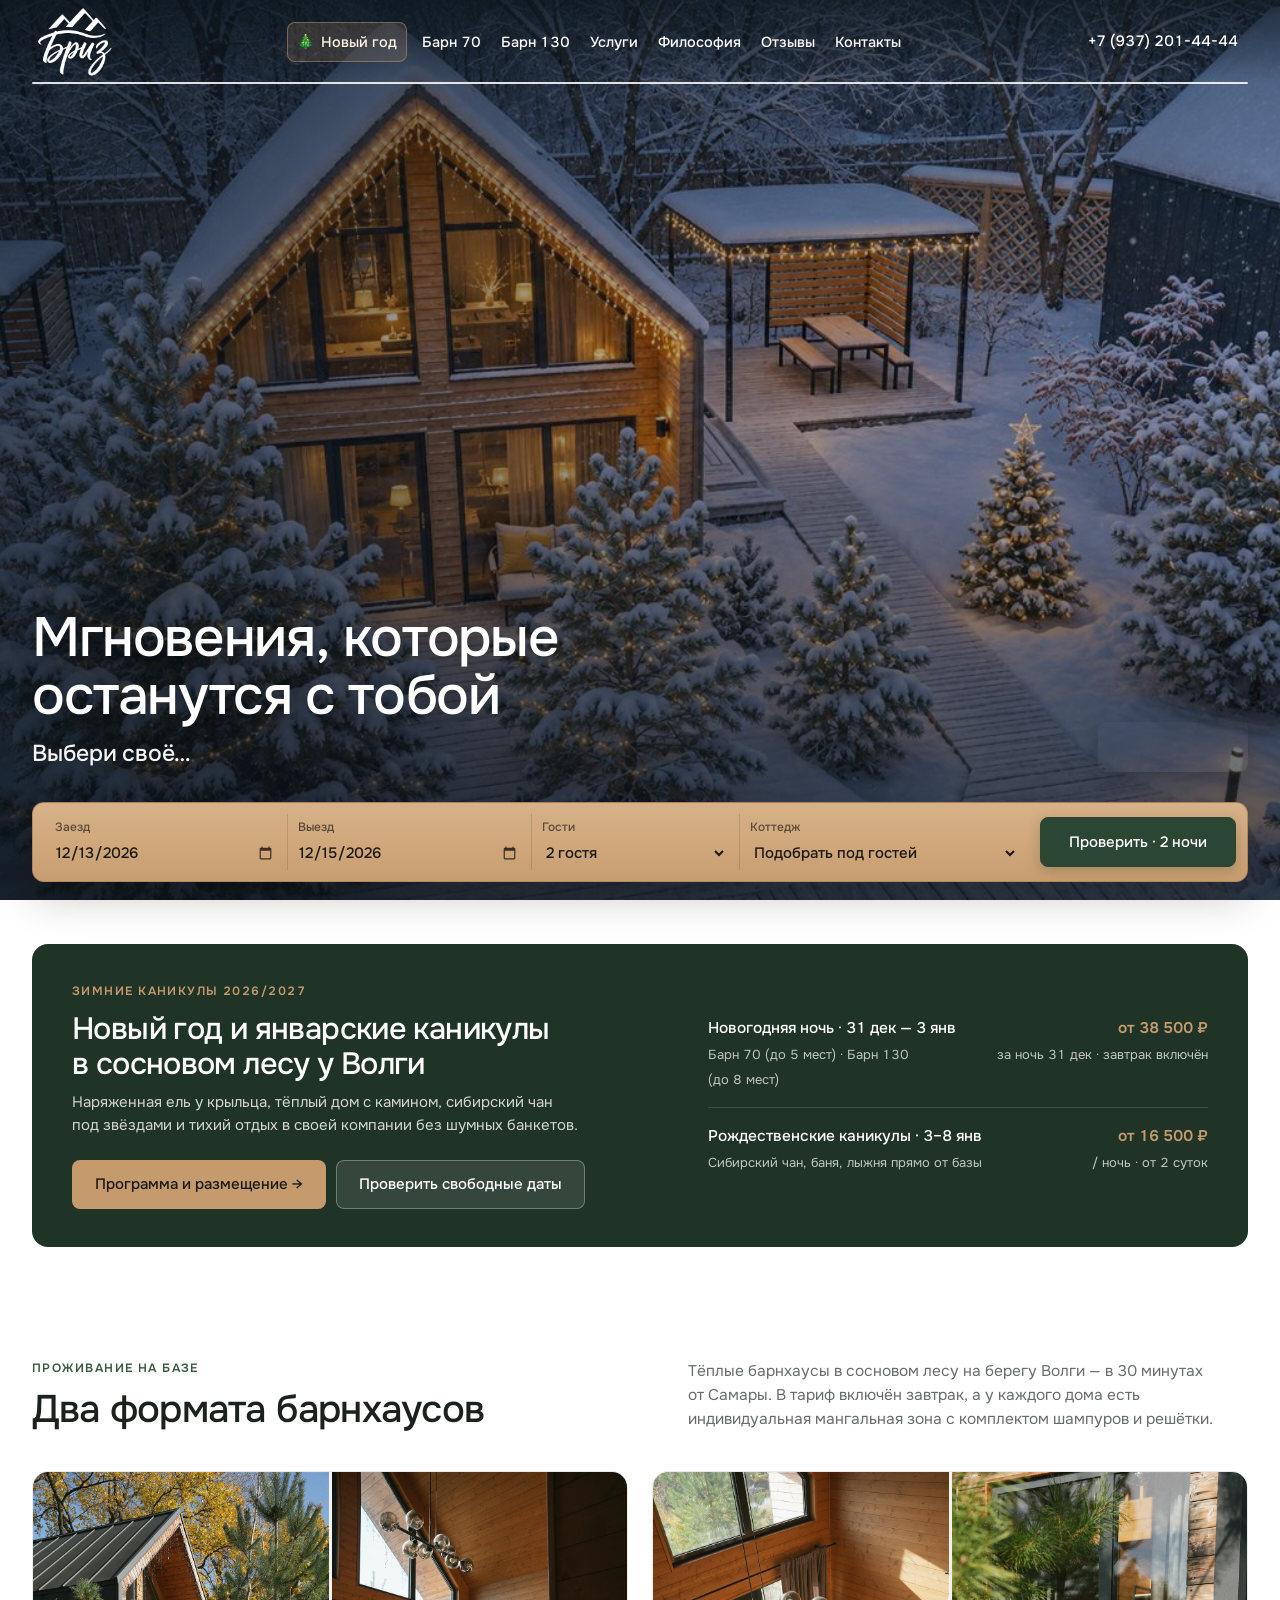
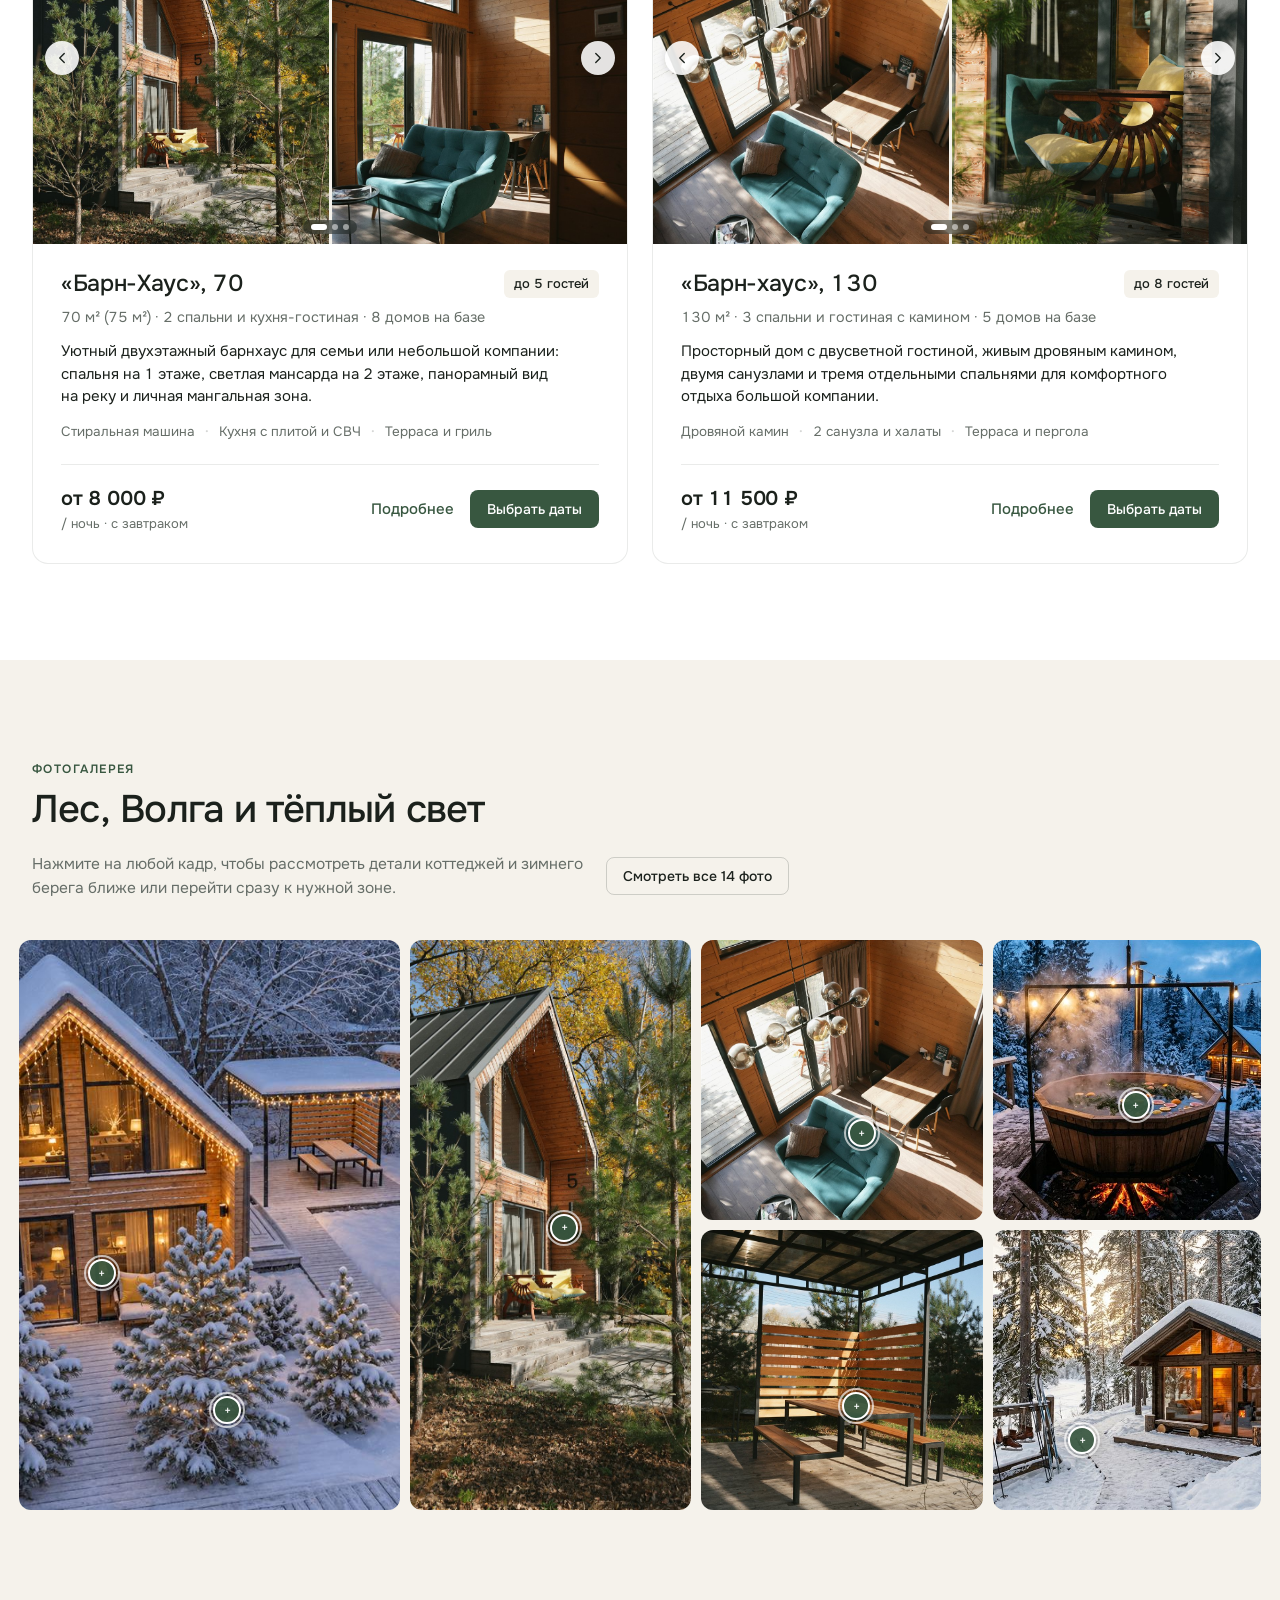
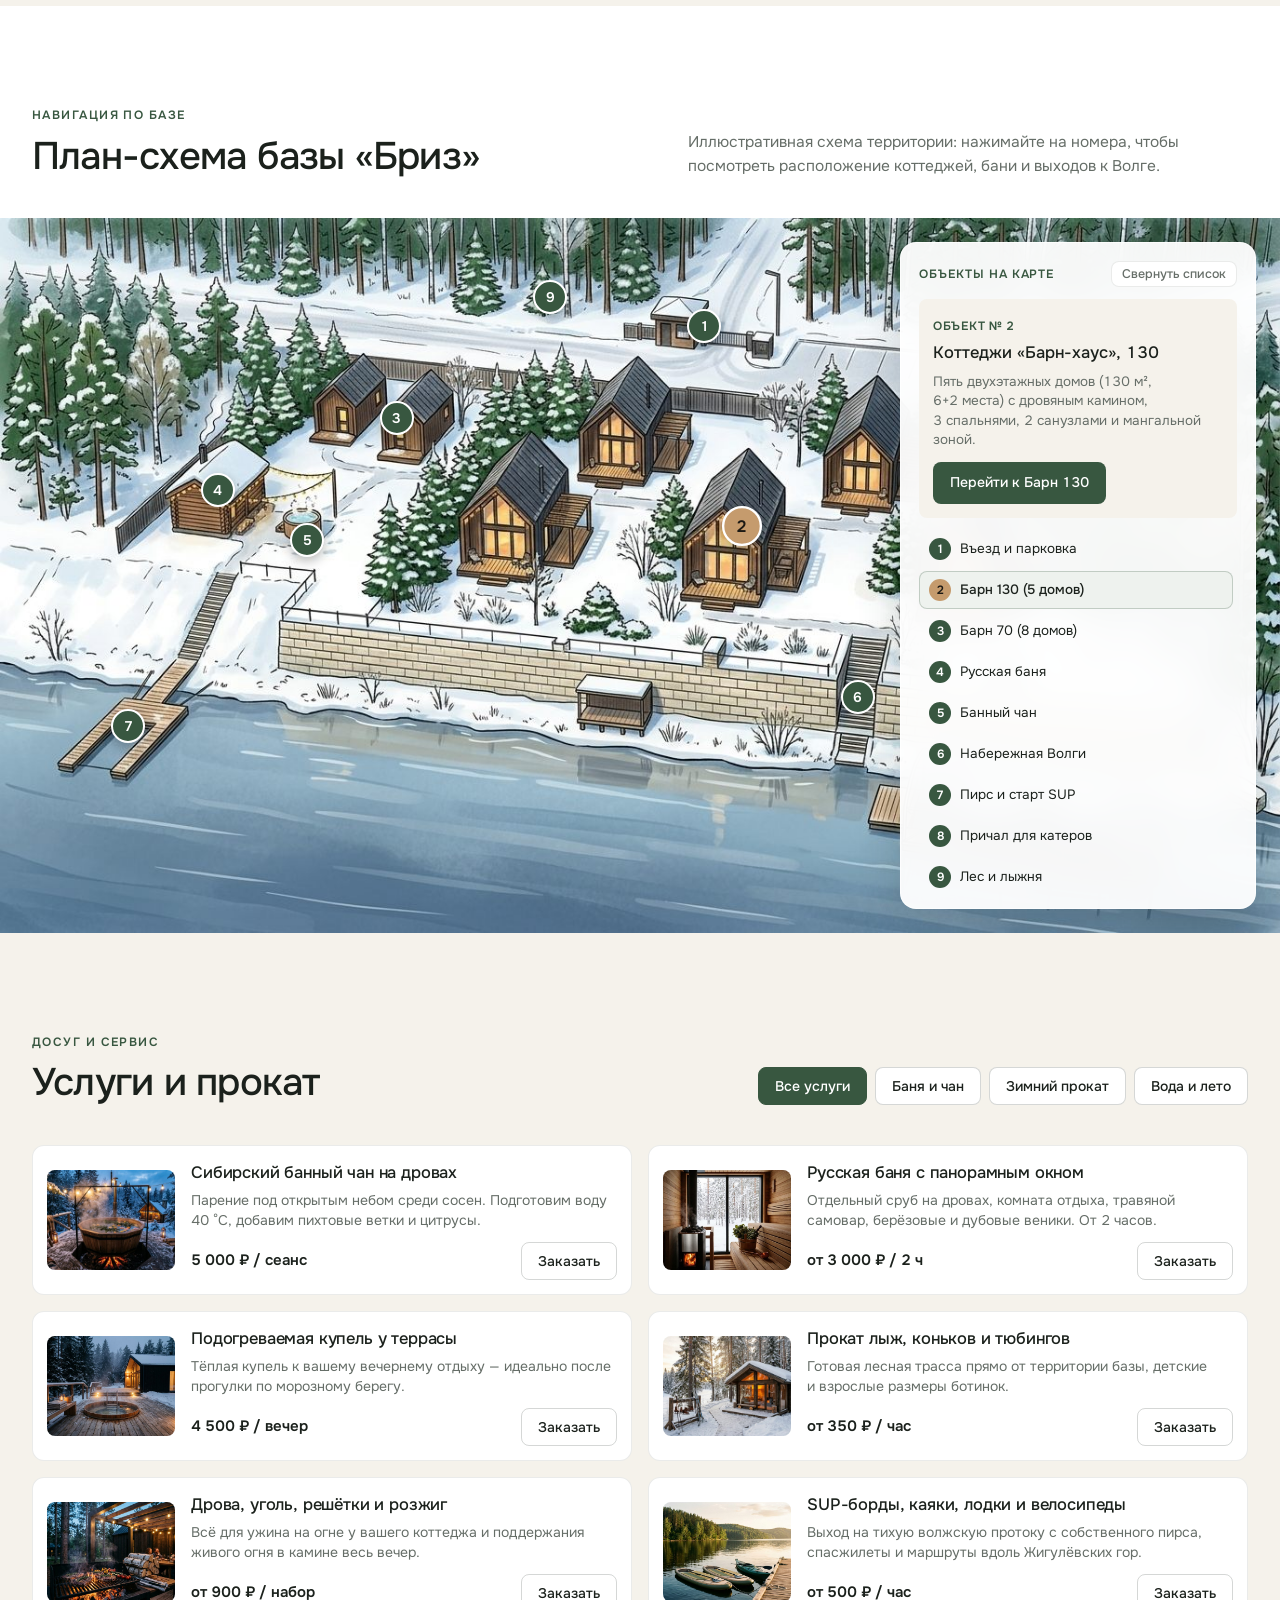
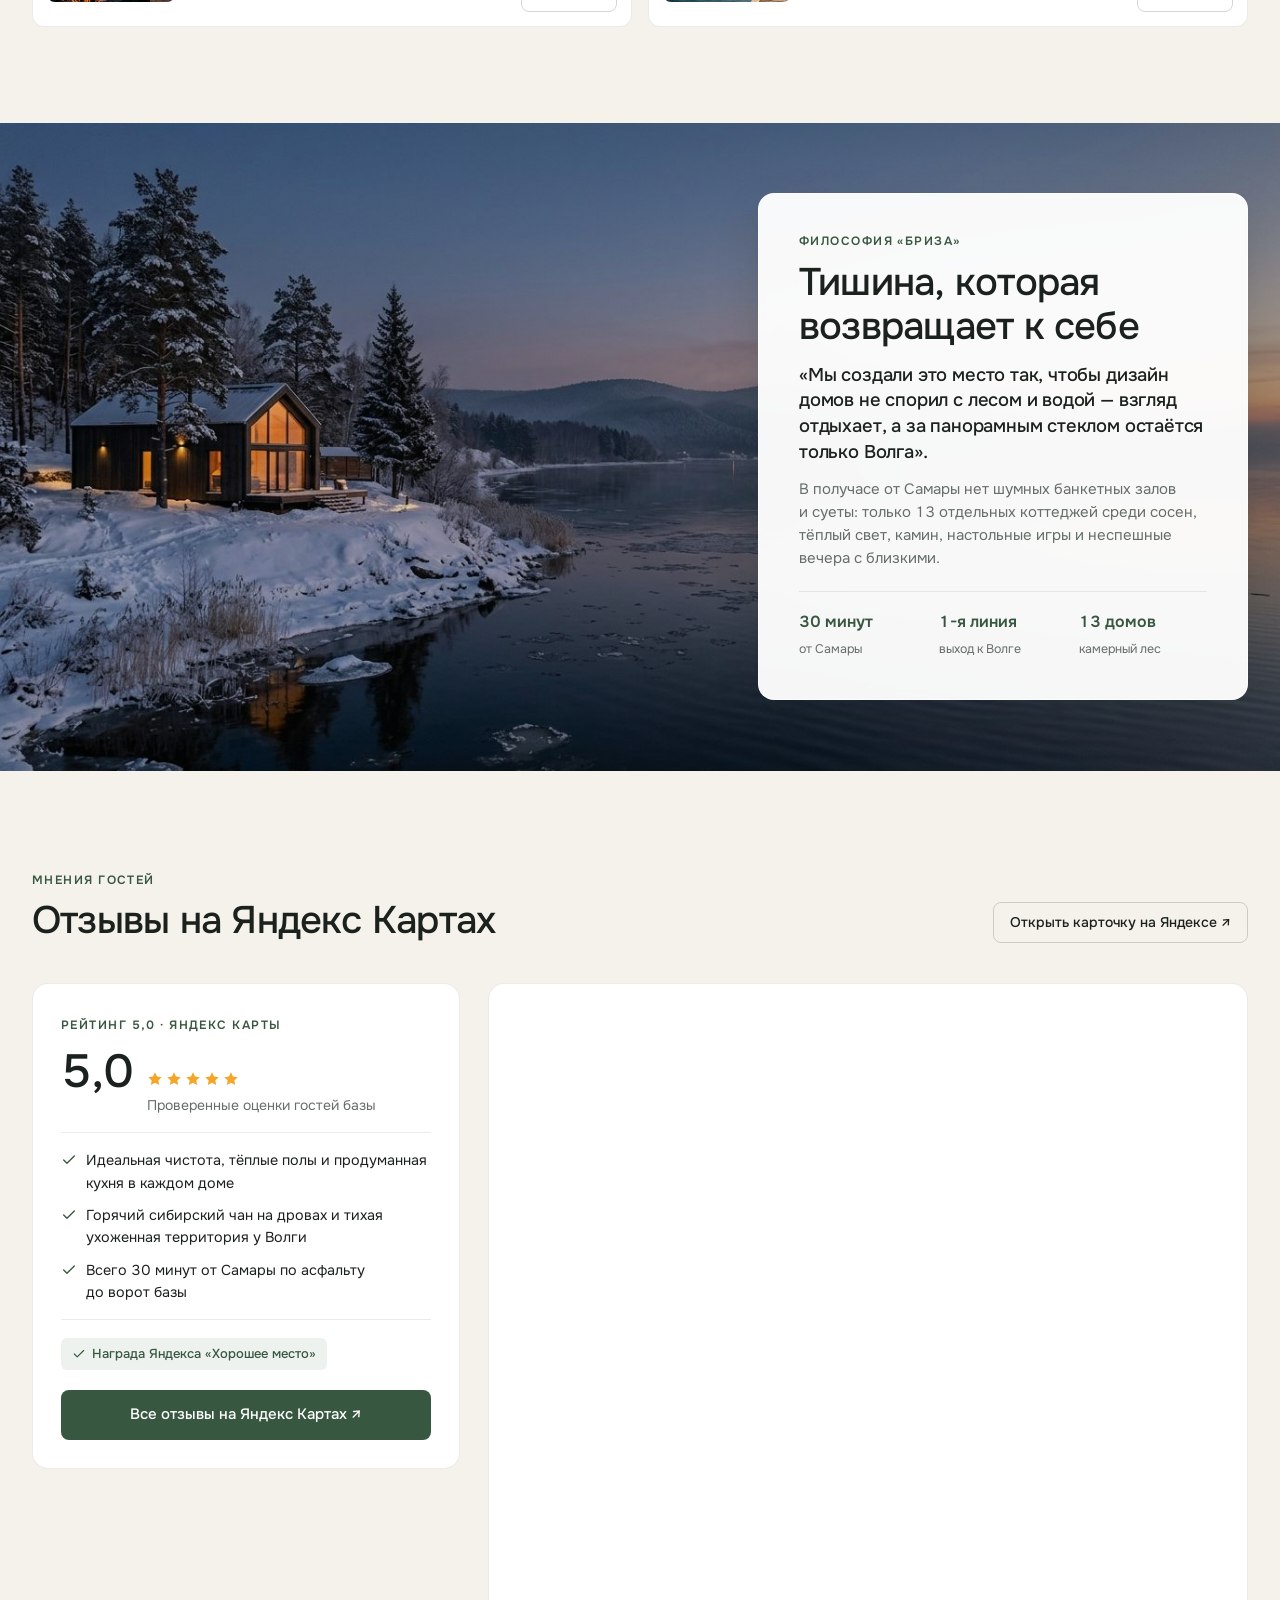
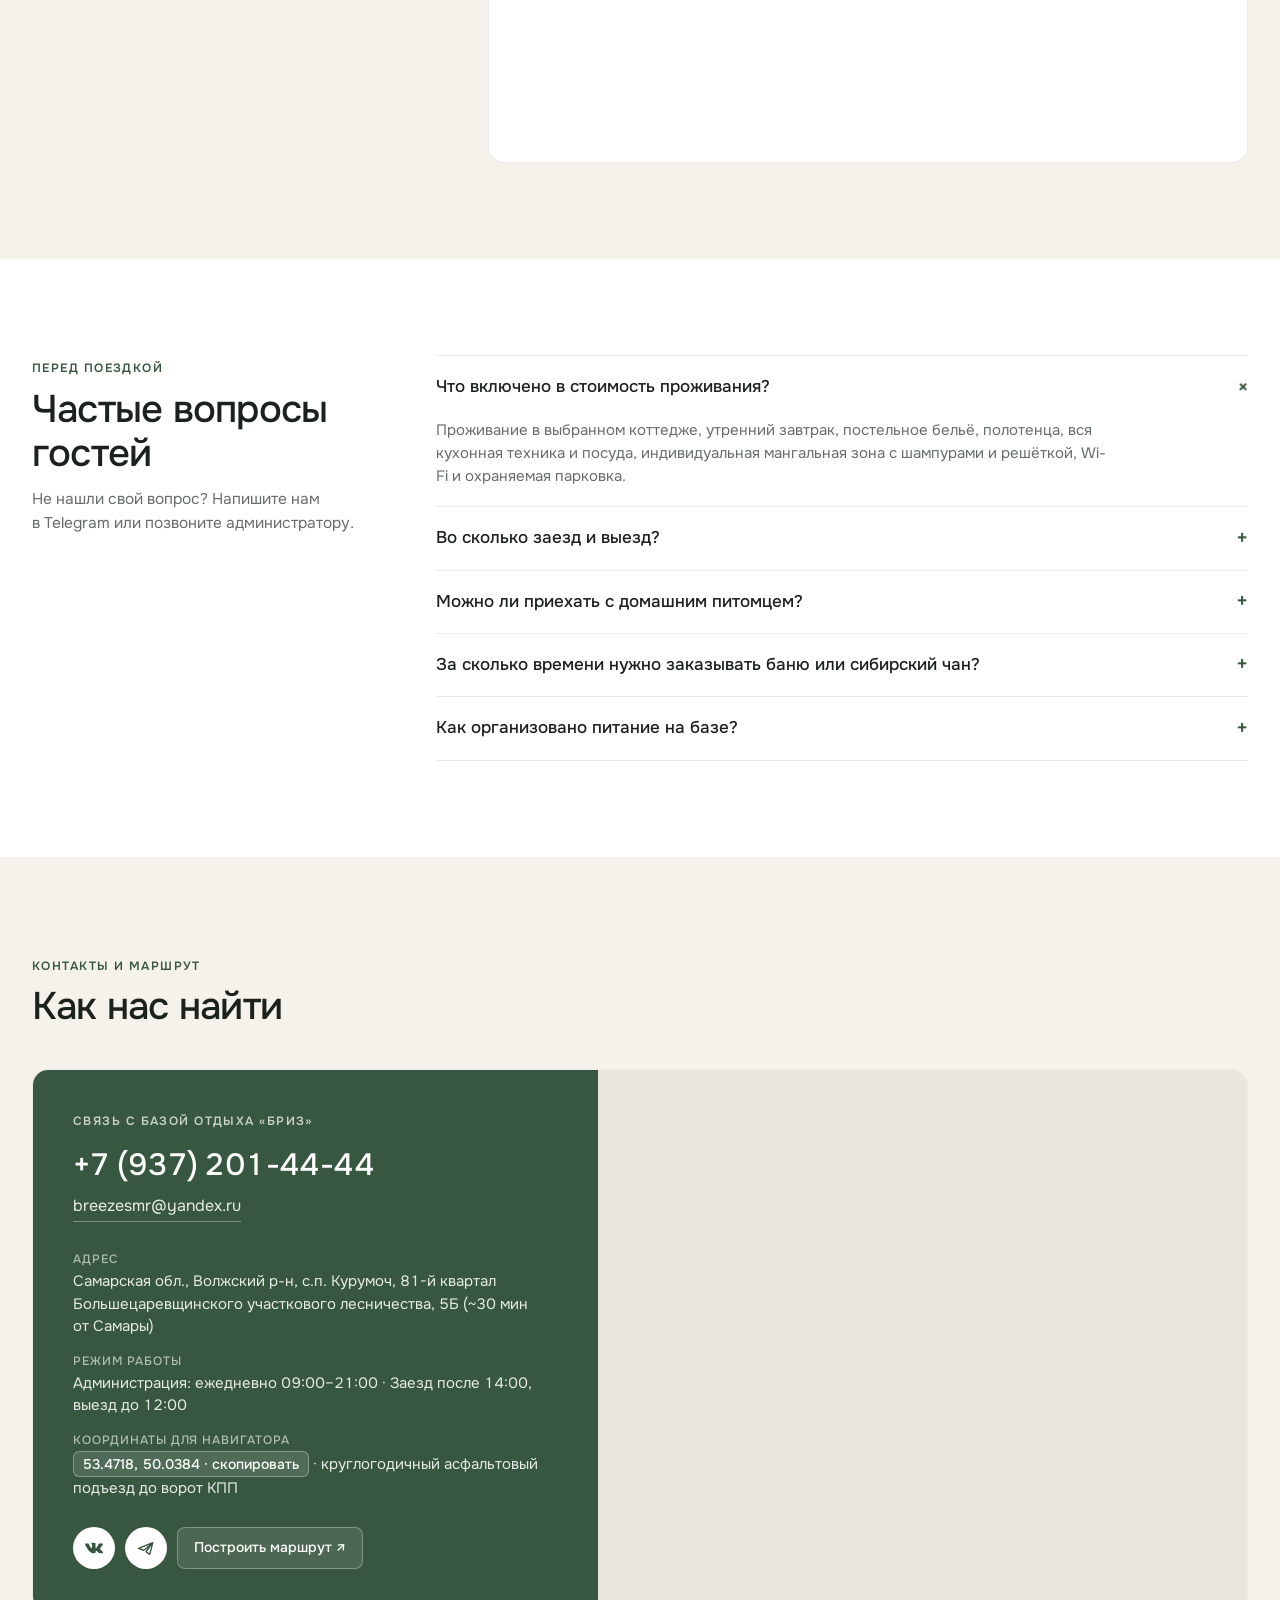
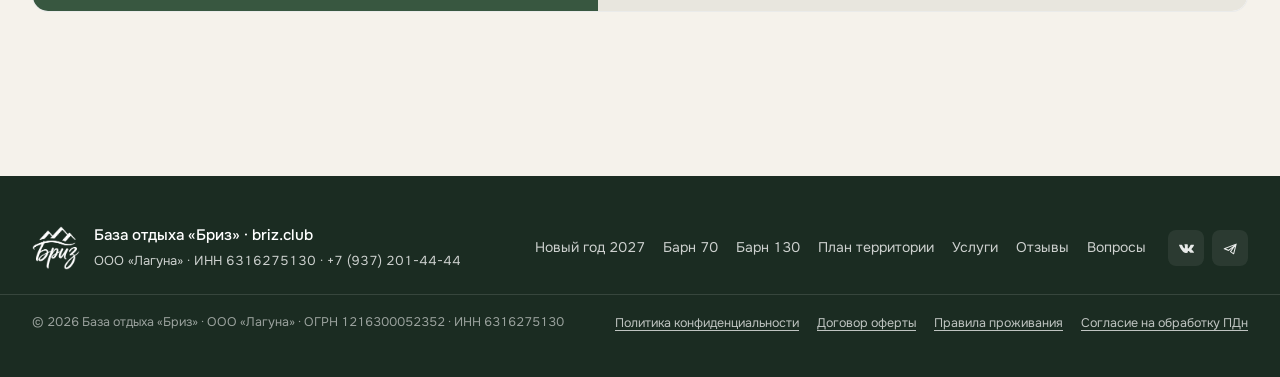
==== commit c7e15b43: "Iteration 8: Wood booking bar, larger logo & social icons, footer dock, exact Kontur rates" ====
--- a/index.html
+++ b/index.html
@@ -49,10 +49,10 @@
       <div class="header-right">
         <div class="header-socials" aria-label="Социальные сети">
           <a href="https://vk.com/briz.club" target="_blank" rel="noopener" class="social-icon-link" aria-label="ВКонтакте">
-            <svg width="16" height="16" viewBox="0 0 24 24" fill="currentColor" aria-hidden="true"><path d="M13.162 18.994c.609 0 .858-.406.851-.915-.031-1.917.714-2.949 2.059-1.604 1.488 1.488 1.796 2.519 3.603 2.519h3.2c.808 0 1.126-.26 1.126-.668 0-.863-1.421-2.386-2.625-3.504-1.686-1.565-1.765-1.602-.313-3.486 1.801-2.339 4.157-5.336 2.073-5.336h-3.981c-.772 0-.828.435-1.103 1.083-.995 2.347-2.886 5.387-3.604 4.922-.751-.485-.407-2.406-.35-5.261.015-.754.011-1.271-1.141-1.539-.629-.145-1.241-.205-1.809-.205-2.273 0-3.841.953-2.95 1.119 1.571.293 1.42 3.692 1.054 5.16-.638 2.556-3.036-2.024-4.035-4.305-.241-.548-.315-.974-1.175-.974h-3.255c-.492 0-.787.16-.787.516 0 .602 2.96 6.72 5.786 9.77 2.756 2.975 5.48 2.708 7.376 2.708z"/></svg>
+            <svg width="21" height="21" viewBox="0 0 24 24" fill="currentColor" aria-hidden="true"><path d="M13.162 18.994c.609 0 .858-.406.851-.915-.031-1.917.714-2.949 2.059-1.604 1.488 1.488 1.796 2.519 3.603 2.519h3.2c.808 0 1.126-.26 1.126-.668 0-.863-1.421-2.386-2.625-3.504-1.686-1.565-1.765-1.602-.313-3.486 1.801-2.339 4.157-5.336 2.073-5.336h-3.981c-.772 0-.828.435-1.103 1.083-.995 2.347-2.886 5.387-3.604 4.922-.751-.485-.407-2.406-.35-5.261.015-.754.011-1.271-1.141-1.539-.629-.145-1.241-.205-1.809-.205-2.273 0-3.841.953-2.95 1.119 1.571.293 1.42 3.692 1.054 5.16-.638 2.556-3.036-2.024-4.035-4.305-.241-.548-.315-.974-1.175-.974h-3.255c-.492 0-.787.16-.787.516 0 .602 2.96 6.72 5.786 9.77 2.756 2.975 5.48 2.708 7.376 2.708z"/></svg>
           </a>
           <a href="https://t.me/briz_club" target="_blank" rel="noopener" class="social-icon-link" aria-label="Telegram">
-            <svg width="16" height="16" viewBox="0 0 24 24" fill="none" stroke="currentColor" stroke-width="1.7" stroke-linecap="round" stroke-linejoin="round" aria-hidden="true"><path d="M21 5L2 12.5l7 2.5L19 7l-7 10 5 3.5L21 5z"/></svg>
+            <svg width="21" height="21" viewBox="0 0 24 24" fill="none" stroke="currentColor" stroke-width="1.7" stroke-linecap="round" stroke-linejoin="round" aria-hidden="true"><path d="M21 5L2 12.5l7 2.5L19 7l-7 10 5 3.5L21 5z"/></svg>
           </a>
         </div>
         <a href="tel:+79372014444" class="header-phone">+7 (937) 201-44-44</a>
@@ -79,7 +79,7 @@
     <div class="mobile-drawer__panel">
       <div>
         <div class="mobile-drawer__top">
-          <img src="assets/images/logo-briz-green.png" alt="Бриз" style="height:40px;width:auto;">
+          <img src="assets/images/logo-briz-green.png" alt="Бриз" style="height:50px;width:auto;">
           <button type="button" class="icon-btn" id="drawerCloseBtn" aria-label="Закрыть меню" style="background:#fff;color:#1C241E;border-color:rgba(28,36,30,0.2);">
             <svg width="18" height="18" viewBox="0 0 24 24" fill="none" stroke="currentColor" stroke-width="1.8" stroke-linecap="round"><path d="M18 6L6 18M6 6l12 12"/></svg>
           </button>
@@ -235,7 +235,7 @@
               </div>
               <div class="ny-date-row__price">
                 <strong>от&nbsp;38&nbsp;500&nbsp;₽</strong>
-                <span>/ ночь · завтрак включён</span>
+                <span>за&nbsp;ночь 31&nbsp;дек · завтрак включён</span>
               </div>
             </div>
             <div class="ny-date-row">
@@ -901,6 +901,7 @@
             <iframe src="https://yandex.ru/map-widget/v1/?lang=ru_RU&scroll=false&source=constructor-api&um=constructor:3cad548a2a7f3e4b8db018edd3466b98a7a3ca09ea1d0a29dd3833ef556d3029" title="Карта проезда на базу отдыха Бриз" loading="lazy"></iframe>
           </div>
         </div>
+        <div class="booking-dock-spacer" id="bookingDockSpacer" aria-hidden="true"></div>
       </div>
     </section>
 
--- a/css/styles.css
+++ b/css/styles.css
@@ -35,7 +35,7 @@
   --font-sans: "Onest", -apple-system, BlinkMacSystemFont, "Segoe UI", Roboto, sans-serif;
 
   --container-max: 1320px;
-  --header-h: 82px;
+  --header-h: 84px;
   --transition: 0.24s cubic-bezier(0.22, 1, 0.36, 1);
 }
 
@@ -242,18 +242,17 @@
   align-items: center;
   color: var(--text-light);
   background: linear-gradient(180deg, rgba(11, 20, 26, 0.64) 0%, rgba(11, 20, 26, 0.24) 68%, rgba(11, 20, 26, 0) 100%);
-  transition: background var(--transition), color var(--transition), border-color var(--transition), height var(--transition), box-shadow var(--transition);
-  border-bottom: 1px solid transparent;
+  background-repeat: no-repeat;
+  transition: background var(--transition), color var(--transition), height var(--transition), box-shadow var(--transition);
 }
 
 .site-header.is-scrolled {
-  height: 72px;
+  height: 74px;
   color: var(--text-main);
   background: rgba(255, 255, 255, 0.96);
   backdrop-filter: blur(14px);
   -webkit-backdrop-filter: blur(14px);
-  border-bottom-color: var(--border-subtle);
-  box-shadow: 0 4px 18px rgba(15, 24, 18, 0.05);
+  box-shadow: 0 1px 0 var(--border-subtle), 0 4px 18px rgba(15, 24, 18, 0.05);
 }
 
 .header-inner {
@@ -292,8 +291,14 @@
 .brand-logo {
   position: relative;
   display: inline-block;
-  width: 72px;
-  height: 58px;
+  width: 86px;
+  height: 70px;
+  transition: width var(--transition), height var(--transition);
+}
+
+.site-header.is-scrolled .brand-logo {
+  width: 74px;
+  height: 60px;
 }
 
 .brand-logo img {
@@ -324,6 +329,7 @@
 }
 
 .nav-link {
+  position: relative;
   display: inline-flex;
   align-items: center;
   gap: 7px;
@@ -335,15 +341,40 @@
   transition: background-color var(--transition), color var(--transition), border-color var(--transition);
 }
 
-.nav-link:hover,
-.nav-link.is-active {
+.nav-link:not(.nav-link--seasonal)::after {
+  content: "";
+  position: absolute;
+  left: 12px;
+  right: 12px;
+  bottom: 3px;
+  height: 2px;
+  border-radius: 2px;
+  background-color: currentColor;
+  transform: scaleX(0);
+  transform-origin: center;
+  transition: transform 0.22s ease;
+  pointer-events: none;
+}
+
+.nav-link:hover {
   background-color: rgba(255, 255, 255, 0.16);
 }
 
-.site-header.is-scrolled .nav-link:hover,
-.site-header.is-scrolled .nav-link.is-active {
+.site-header.is-scrolled .nav-link:hover {
   background-color: var(--brand-green-soft);
   color: var(--brand-green);
+}
+
+.nav-link.is-active {
+  color: #ffffff;
+}
+
+.site-header.is-scrolled .nav-link.is-active {
+  color: var(--brand-green);
+}
+
+.nav-link.is-active:not(.nav-link--seasonal)::after {
+  transform: scaleX(1);
 }
 
 .seasonal-emoji {
@@ -389,21 +420,26 @@
 .header-socials {
   display: flex;
   align-items: center;
-  gap: 4px;
+  gap: 6px;
 }
 
 .social-icon-link {
-  width: 32px;
-  height: 32px;
+  width: 36px;
+  height: 36px;
   border-radius: var(--radius-sm);
   border: none;
   background: transparent;
   color: inherit;
-  opacity: 0.82;
+  opacity: 0.92;
   display: inline-flex;
   align-items: center;
   justify-content: center;
   transition: opacity var(--transition), background-color var(--transition), color var(--transition);
+}
+
+.header-socials .social-icon-link svg {
+  width: 21px;
+  height: 21px;
 }
 
 .social-icon-link:hover {
@@ -413,7 +449,7 @@
 
 .site-header.is-scrolled .social-icon-link {
   color: var(--text-main);
-  opacity: 0.75;
+  opacity: 0.88;
 }
 
 .site-header.is-scrolled .social-icon-link:hover {
@@ -595,7 +631,6 @@
   flex-direction: column;
   justify-content: flex-end;
   color: var(--text-light);
-  overflow: hidden;
   padding-top: calc(var(--header-h) + 32px);
   padding-bottom: 20px;
 }
@@ -683,21 +718,19 @@
   width: 100%;
 }
 
-.booking-bar:not(.is-pinned) {
+.booking-bar:not(.is-pinned):not(.is-docked) {
   position: relative;
   z-index: 2;
 }
 
 .booking-bar {
   width: 100%;
-  background: rgba(31, 51, 38, 0.96);
-  backdrop-filter: blur(14px);
-  -webkit-backdrop-filter: blur(14px);
-  color: #ffffff;
+  background: linear-gradient(180deg, #d7b288 0%, #c89e70 100%);
+  color: #1c1914;
   border-radius: var(--radius-md);
   padding: 11px 11px 11px 22px;
-  box-shadow: 0 18px 44px rgba(10, 18, 13, 0.34);
-  border: 1px solid rgba(197, 155, 109, 0.38);
+  box-shadow: 0 16px 40px rgba(24, 18, 10, 0.22);
+  border: 1px solid rgba(120, 82, 42, 0.34);
 }
 
 .booking-form {
@@ -712,7 +745,7 @@
   flex-direction: column;
   gap: 3px;
   padding: 4px 12px 4px 0;
-  border-right: 1px solid rgba(255, 255, 255, 0.16);
+  border-right: 1px solid rgba(28, 25, 20, 0.15);
   min-width: 0;
   cursor: pointer;
 }
@@ -724,7 +757,7 @@
 .booking-field__label {
   font-size: 0.75rem;
   font-weight: 500;
-  color: rgba(255, 255, 255, 0.72);
+  color: rgba(28, 25, 20, 0.68);
 }
 
 .booking-field__control {
@@ -732,8 +765,8 @@
   background: transparent;
   font-size: 0.9375rem;
   font-weight: 500;
-  color: #ffffff;
-  color-scheme: dark;
+  color: #1c1914;
+  color-scheme: light;
   padding: 2px 0;
   outline: none;
   width: 100%;
@@ -752,23 +785,24 @@
 }
 
 input[type="date"].booking-field__control::-webkit-calendar-picker-indicator {
-  filter: invert(1);
-  opacity: 0.85;
+  filter: none;
+  opacity: 0.72;
 }
 
 .booking-submit {
   padding: 14px 28px;
   font-size: 0.9375rem;
-  background: #cfa06b;
-  border-color: #cfa06b;
-  color: #1c1914;
-  font-weight: 600;
+  background: #2b4733;
+  border-color: #2b4733;
+  color: #ffffff;
+  font-weight: 500;
+  box-shadow: 0 4px 14px rgba(27, 44, 34, 0.22);
 }
 
 .booking-submit:hover {
-  background: #dbb07f;
-  border-color: #dbb07f;
-  color: #1c1914;
+  background: #1f3525;
+  border-color: #1f3525;
+  color: #ffffff;
 }
 
 .mobile-booking-section {
@@ -777,25 +811,50 @@
   background: var(--bg-sand);
 }
 
-/* Закрепление основной плашки бронирования при прокрутке на десктопе */
+.booking-dock-spacer {
+  display: none;
+}
+
+/* Закрепление основной плашки бронирования при прокрутке и парковка перед футером */
 @media (min-width: 1024px) {
-  .booking-bar.is-pinned {
-    position: fixed;
-    bottom: 18px;
+  .booking-dock-spacer {
+    display: block;
+    width: 100%;
+    min-height: 76px;
+    margin-top: 40px;
+  }
+
+  #contacts {
+    padding-bottom: 44px;
+  }
+
+  .booking-bar.is-pinned,
+  .booking-bar.is-docked {
     left: 0;
     right: 0;
     margin-inline: auto;
     width: calc(100% - 64px);
     max-width: calc(var(--container-max) - 64px);
     z-index: 95;
-    background: rgba(31, 51, 38, 0.97);
-    border: 1px solid rgba(197, 155, 109, 0.55);
-    box-shadow: 0 18px 46px rgba(10, 18, 13, 0.34);
+    background: linear-gradient(180deg, #d7b288 0%, #c89e70 100%);
+    border: 1px solid rgba(120, 82, 42, 0.38);
+    box-shadow: 0 16px 42px rgba(24, 18, 10, 0.22);
+  }
+
+  .booking-bar.is-pinned {
+    position: fixed;
+    bottom: 18px;
+  }
+
+  .booking-bar.is-docked {
+    position: absolute;
+    bottom: auto;
   }
 }
 
 @media (min-width: 1024px) and (max-width: 1120px) {
-  .booking-bar.is-pinned {
+  .booking-bar.is-pinned,
+  .booking-bar.is-docked {
     width: calc(100% - 40px);
   }
 }
@@ -810,12 +869,12 @@
   gap: 8px;
   padding: 12px 18px;
   border-radius: var(--radius-pill);
-  background: #1f3326;
-  color: #ffffff;
-  border: 1px solid rgba(197, 155, 109, 0.55);
-  box-shadow: 0 10px 28px rgba(15, 24, 18, 0.28);
+  background: #cfa577;
+  color: #1c1914;
+  border: 1px solid rgba(120, 82, 42, 0.38);
+  box-shadow: 0 10px 28px rgba(15, 24, 18, 0.24);
   font-size: 0.875rem;
-  font-weight: 500;
+  font-weight: 600;
   opacity: 0;
   pointer-events: none;
   transform: translateY(14px);
@@ -829,7 +888,7 @@
 }
 
 .mobile-jump-btn:hover {
-  background: #2c4635;
+  background: #c39665;
 }
 
 /* ==========================================================================
@@ -1993,7 +2052,7 @@
 .site-footer {
   background: var(--bg-dark);
   color: rgba(255, 255, 255, 0.78);
-  padding-block: 42px 112px;
+  padding-block: 48px 44px;
 }
 
 .footer-inner {
@@ -2589,6 +2648,11 @@
     font-size: 0.90625rem;
   }
 
+  .nav-link:not(.nav-link--seasonal)::after {
+    left: 9px;
+    right: 9px;
+  }
+
   .header-socials {
     display: none;
   }
@@ -2679,8 +2743,8 @@
 
   .mobile-booking-section .booking-bar {
     box-shadow: var(--shadow-md);
-    border: 1px solid rgba(197, 155, 109, 0.42);
-    background: #1f3326;
+    border: 1px solid rgba(120, 82, 42, 0.32);
+    background: linear-gradient(180deg, #d7b288 0%, #c89e70 100%);
     padding: 12px;
     border-radius: var(--radius-md);
   }
@@ -2693,7 +2757,7 @@
   .booking-field {
     border-right: none;
     border-bottom: none;
-    background: rgba(255, 255, 255, 0.08);
+    background: rgba(255, 251, 245, 0.56);
     border-radius: var(--radius-sm);
     padding: 8px 11px;
     gap: 2px;
@@ -2738,7 +2802,11 @@
 
 @media (max-width: 767px) {
   :root {
-    --header-h: 70px;
+    --header-h: 74px;
+  }
+
+  .site-header.is-scrolled {
+    height: 68px;
   }
 
   html {
@@ -2758,8 +2826,13 @@
   }
 
   .brand-logo {
-    width: 68px;
-    height: 54px;
+    width: 80px;
+    height: 64px;
+  }
+
+  .site-header.is-scrolled .brand-logo {
+    width: 70px;
+    height: 56px;
   }
 
   .hero {
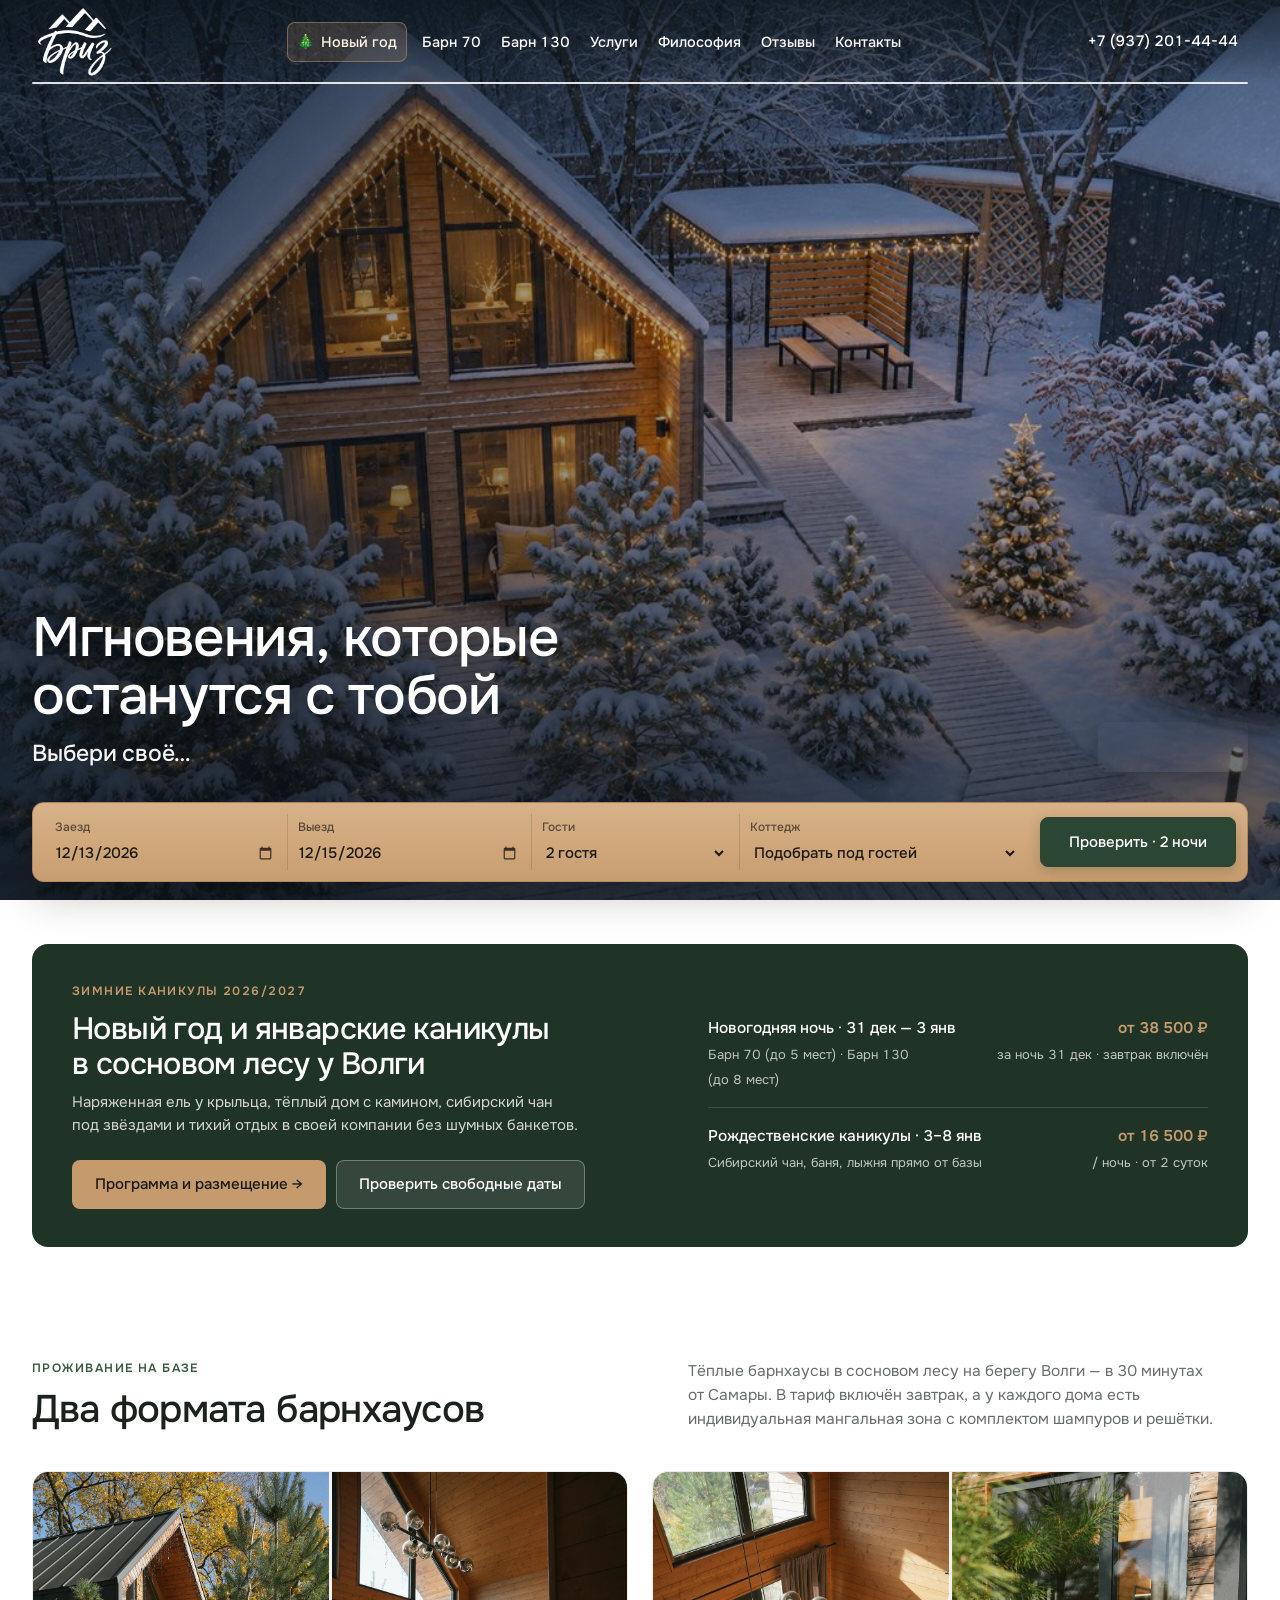
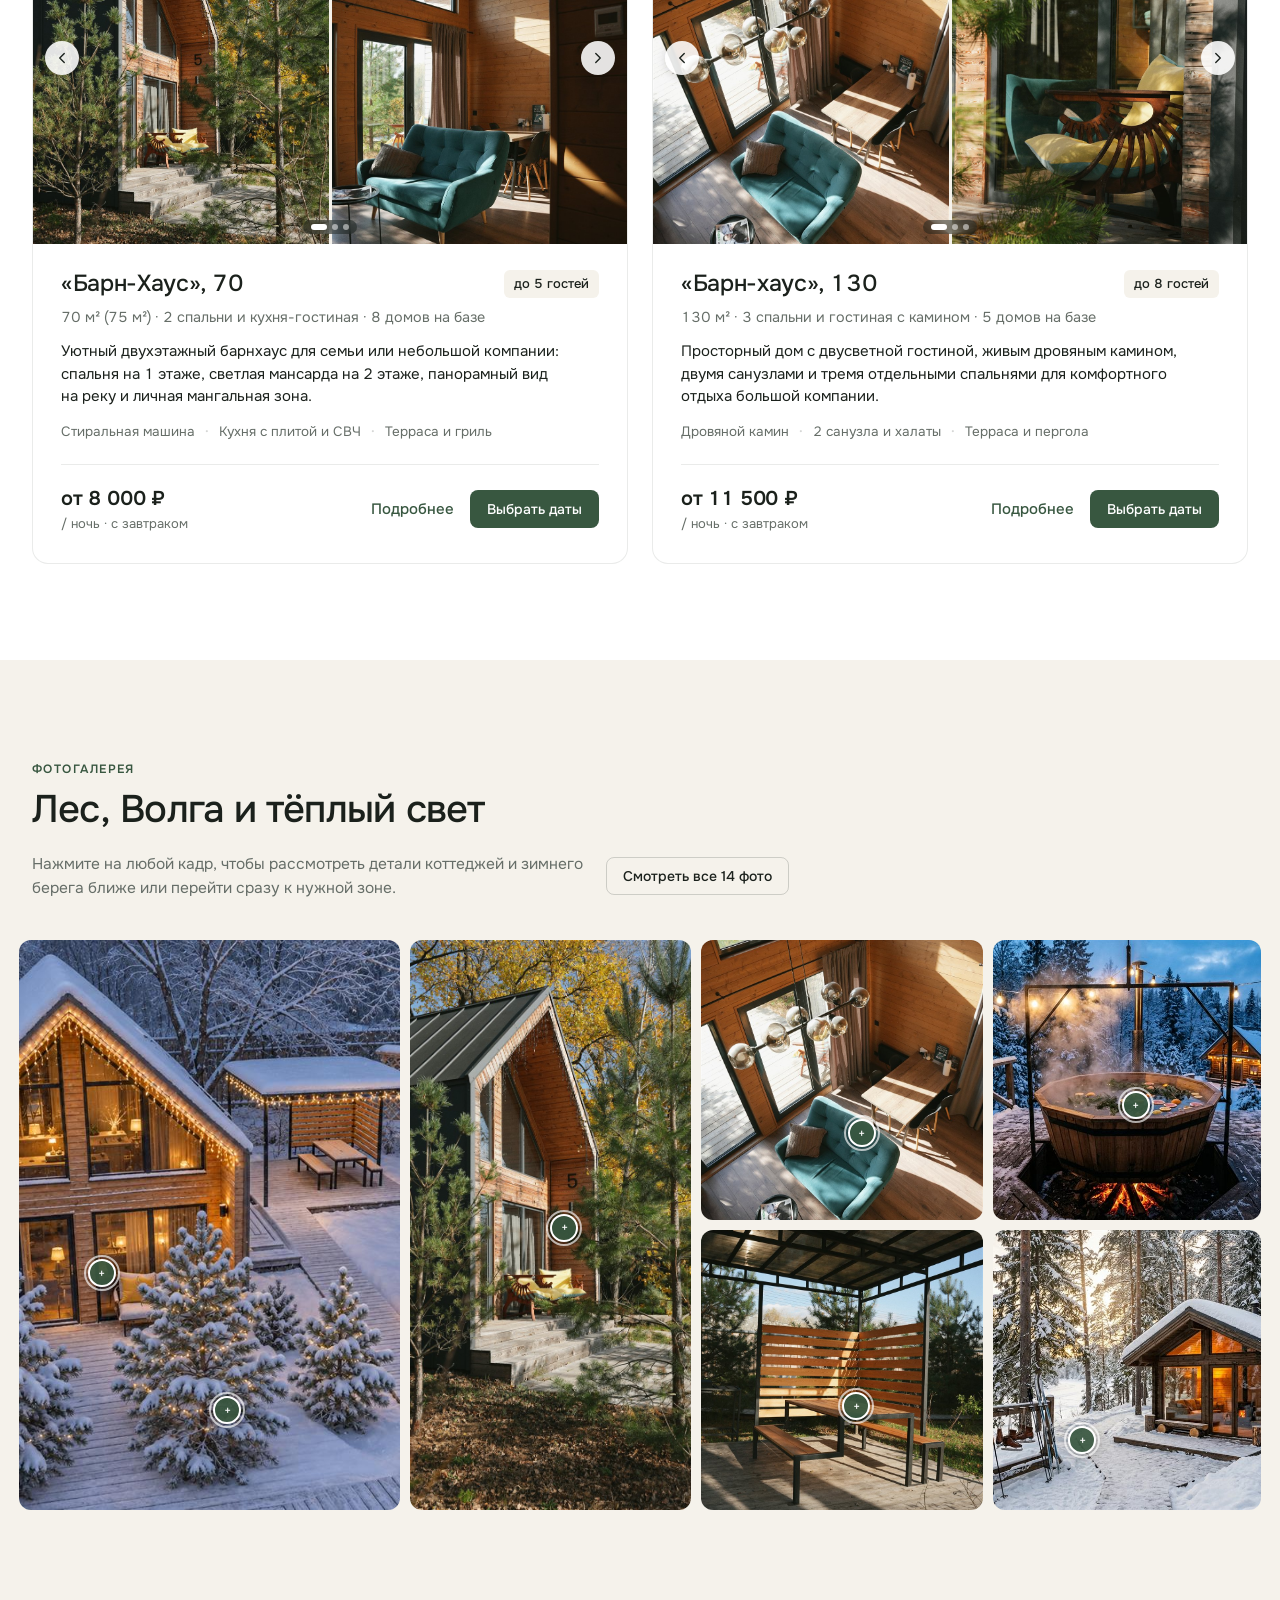
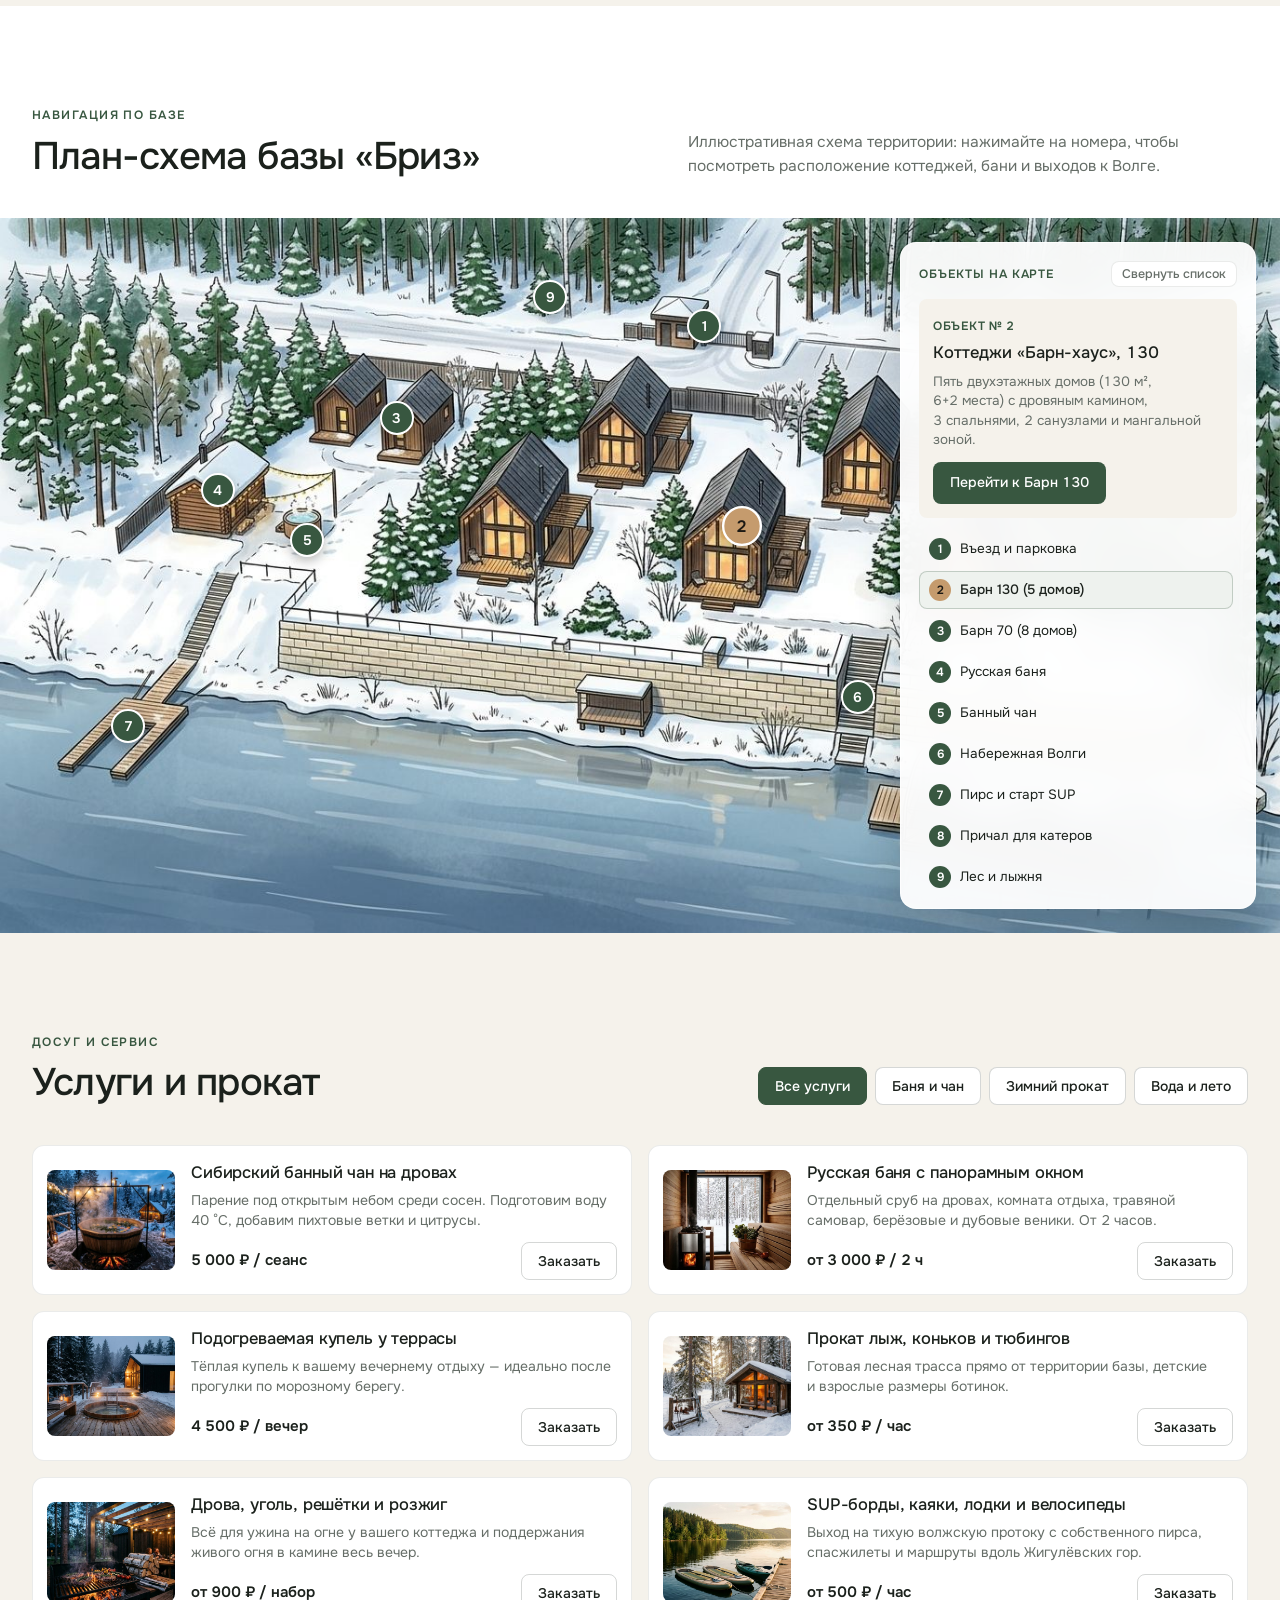
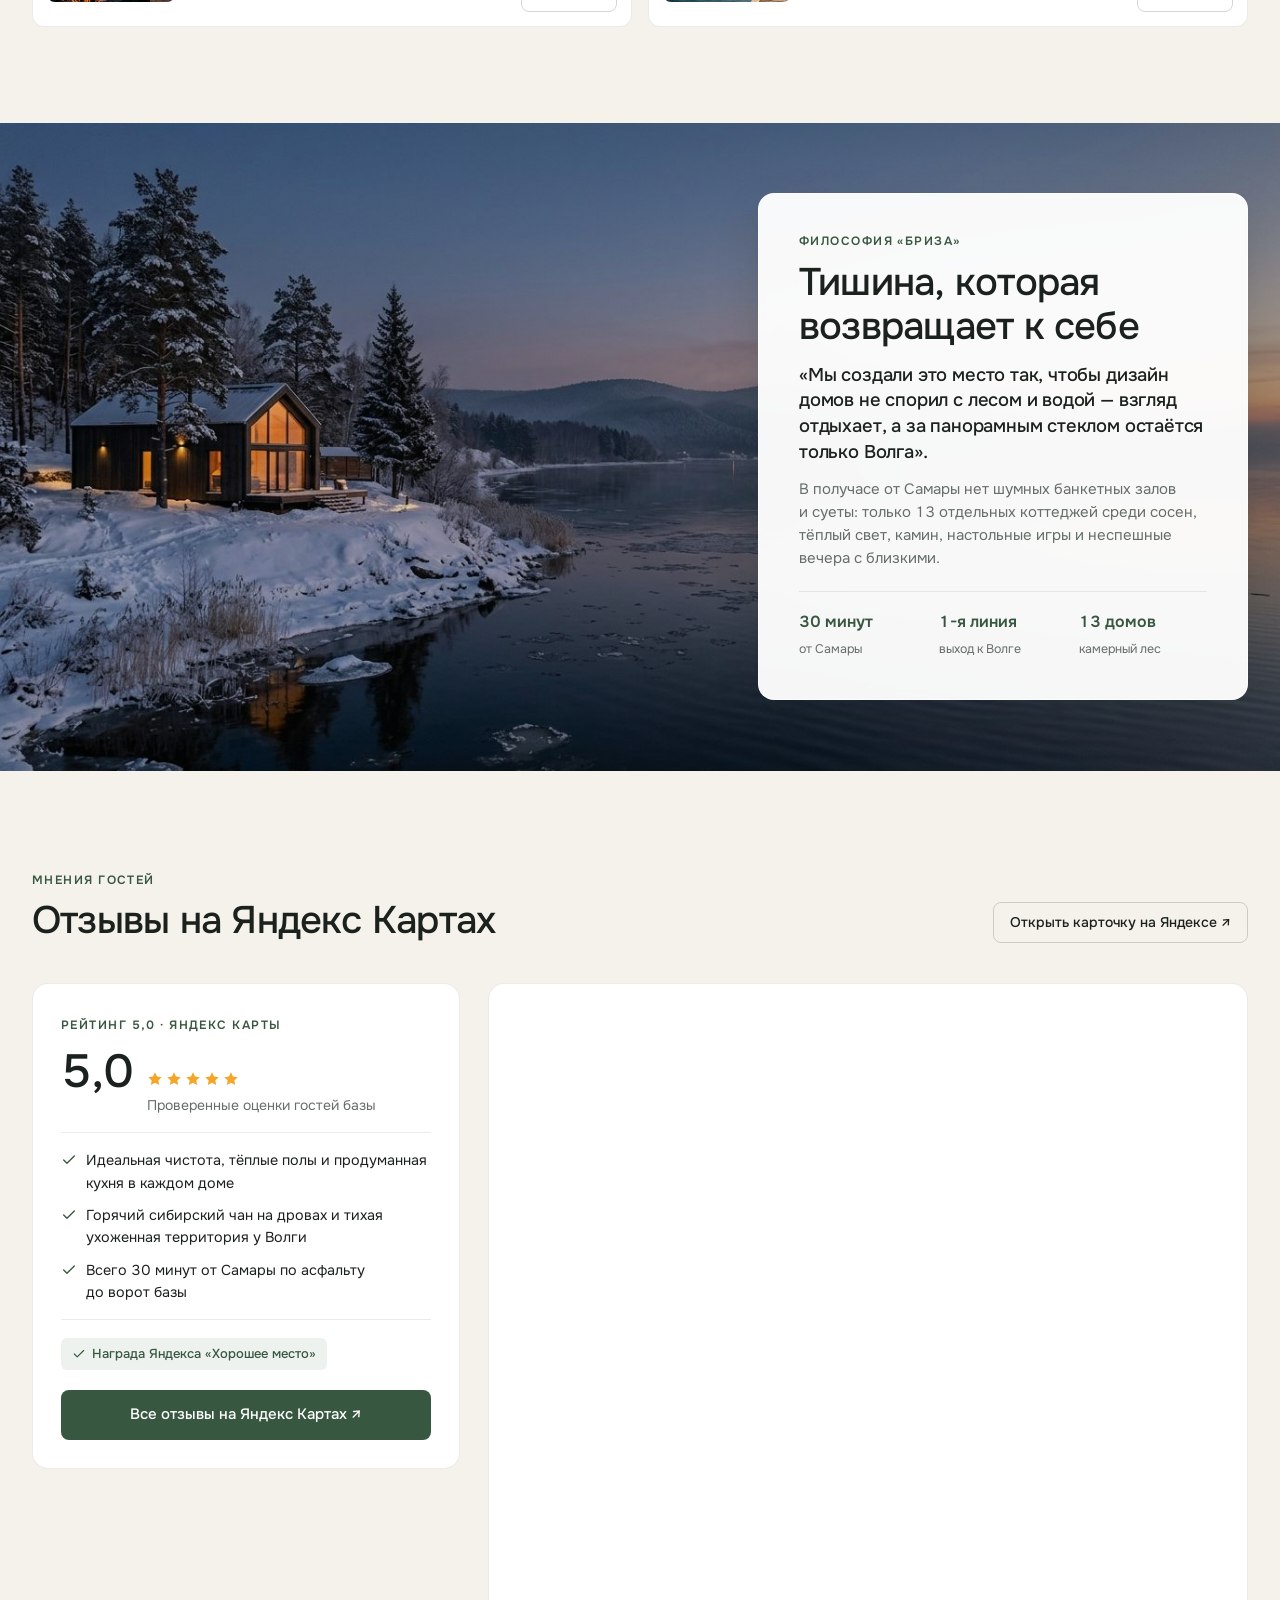
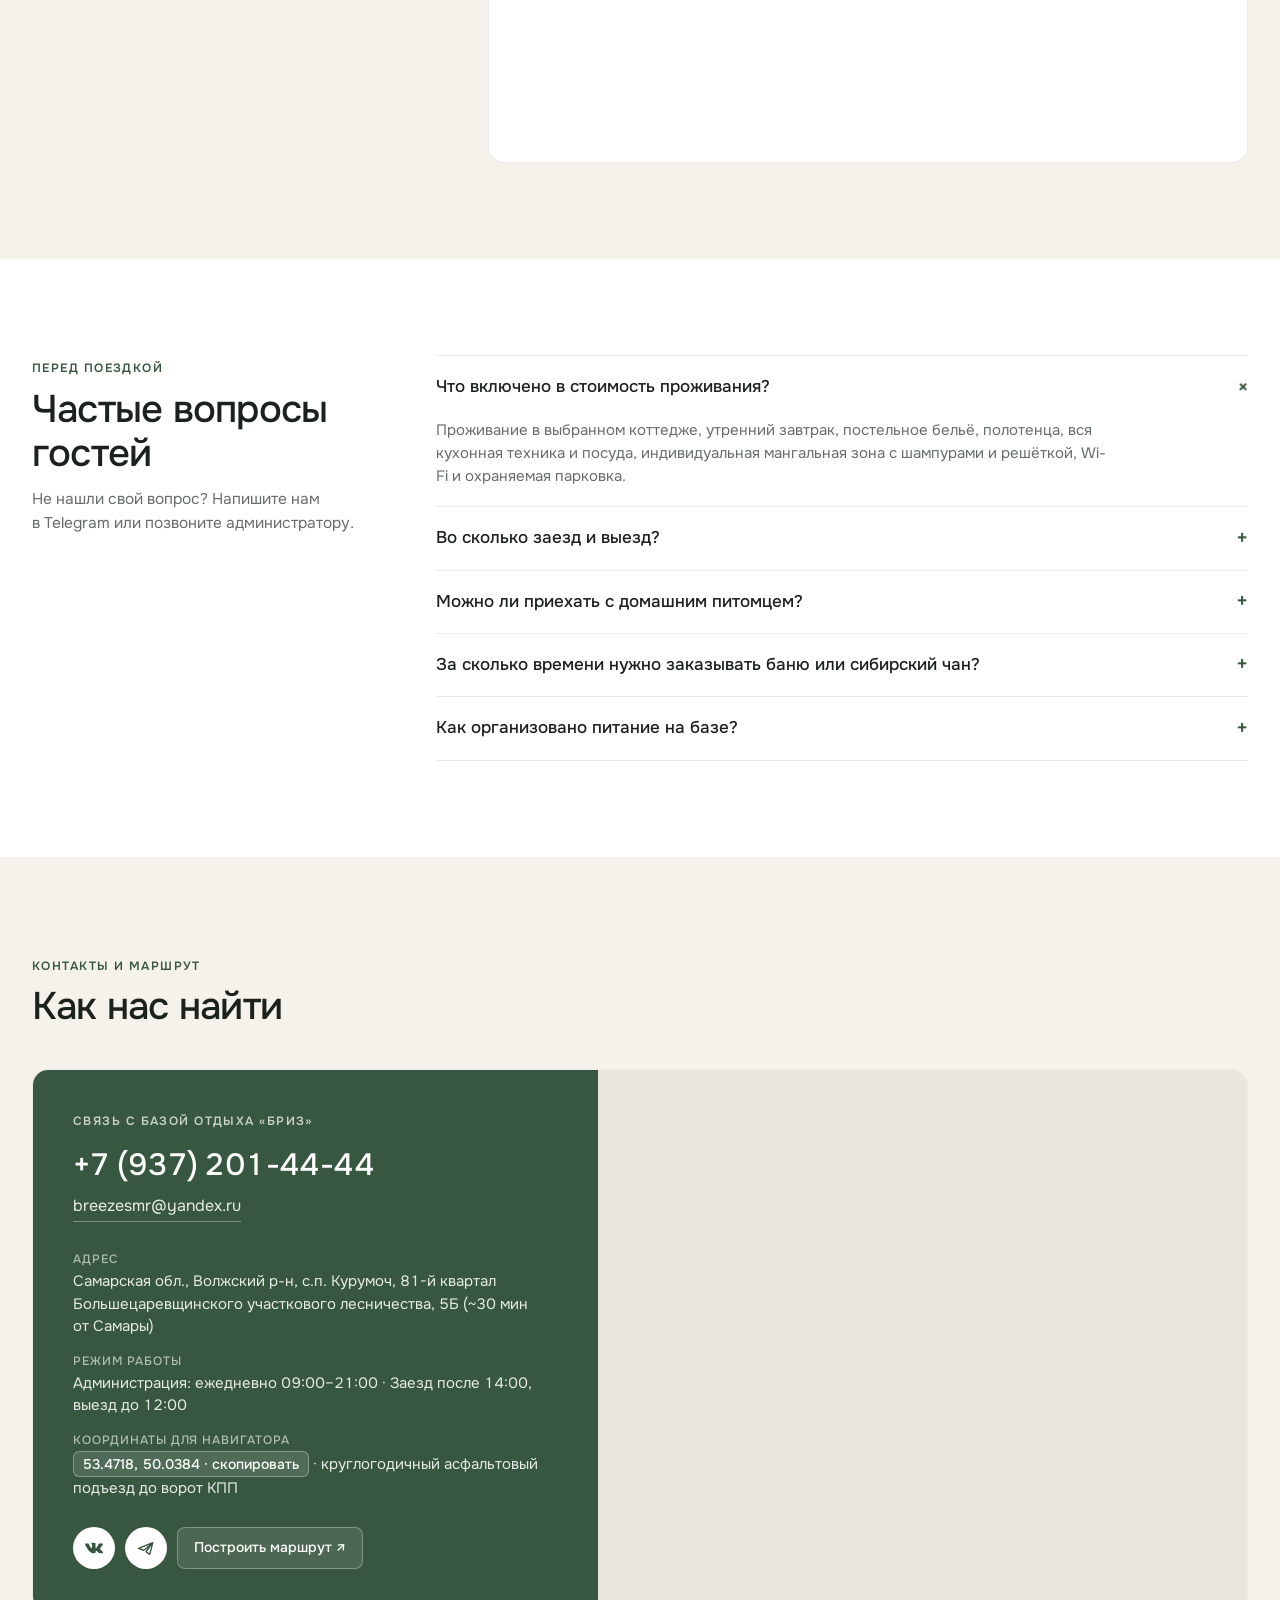
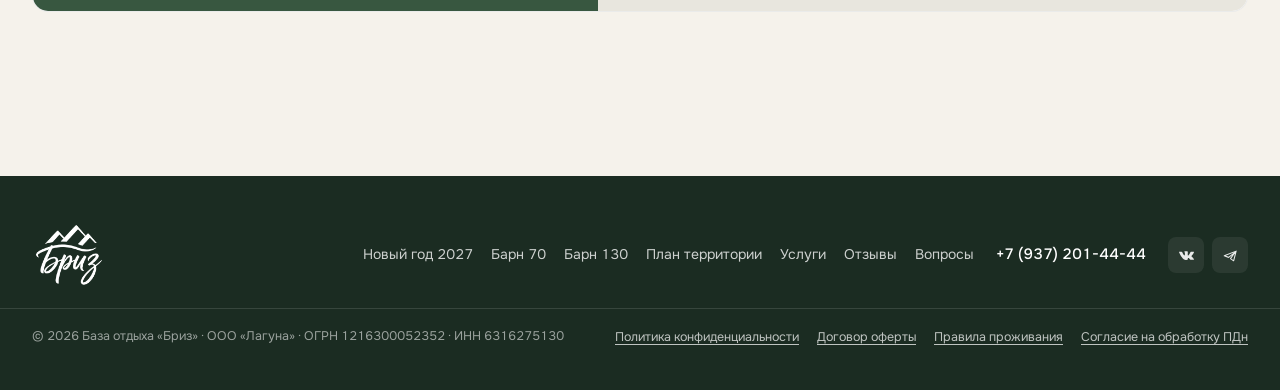
==== commit 7a0ed04b: "Remove duplicated brand/legal text next to footer logo" ====
--- a/index.html
+++ b/index.html
@@ -17,7 +17,7 @@
   <link rel="preconnect" href="https://fonts.googleapis.com">
   <link rel="preconnect" href="https://fonts.gstatic.com" crossorigin>
   <link href="https://fonts.googleapis.com/css2?family=Onest:wght@400;500;600&display=swap" rel="stylesheet">
-  <link rel="stylesheet" href="css/styles.css">
+  <link rel="stylesheet" href="css/styles.css?v=11">
 </head>
 <body>
 
@@ -912,13 +912,9 @@
        ======================================================================= -->
   <footer class="site-footer">
     <div class="container footer-inner">
-      <div class="footer-brand">
+      <a href="#top" class="footer-brand" aria-label="База отдыха Бриз — наверх">
         <img src="assets/images/logo-briz-white.png" alt="Логотип Бриз">
-        <div>
-          <span style="display:block;color:#ffffff;font-weight:500;font-size:0.95rem;">База отдыха «Бриз» · briz.club</span>
-          <span style="font-size:0.8125rem;">ООО «Лагуна» · ИНН 6316275130 · +7 (937) 201-44-44</span>
-        </div>
-      </div>
+      </a>
       <div class="footer-right">
         <div class="footer-links">
           <a href="new-year.html">Новый год 2027</a>
@@ -929,6 +925,7 @@
           <a href="#reviews">Отзывы</a>
           <a href="#faq">Вопросы</a>
         </div>
+        <a href="tel:+79372014444" class="footer-phone">+7 (937) 201-44-44</a>
         <div class="footer-socials" aria-label="Социальные сети">
           <a href="https://vk.com/briz.club" target="_blank" rel="noopener" class="social-icon-link" aria-label="ВКонтакте">
             <svg width="15" height="15" viewBox="0 0 24 24" fill="currentColor" aria-hidden="true"><path d="M13.162 18.994c.609 0 .858-.406.851-.915-.031-1.917.714-2.949 2.059-1.604 1.488 1.488 1.796 2.519 3.603 2.519h3.2c.808 0 1.126-.26 1.126-.668 0-.863-1.421-2.386-2.625-3.504-1.686-1.565-1.765-1.602-.313-3.486 1.801-2.339 4.157-5.336 2.073-5.336h-3.981c-.772 0-.828.435-1.103 1.083-.995 2.347-2.886 5.387-3.604 4.922-.751-.485-.407-2.406-.35-5.261.015-.754.011-1.271-1.141-1.539-.629-.145-1.241-.205-1.809-.205-2.273 0-3.841.953-2.95 1.119 1.571.293 1.42 3.692 1.054 5.16-.638 2.556-3.036-2.024-4.035-4.305-.241-.548-.315-.974-1.175-.974h-3.255c-.492 0-.787.16-.787.516 0 .602 2.96 6.72 5.786 9.77 2.756 2.975 5.48 2.708 7.376 2.708z"/></svg>
@@ -1099,6 +1096,6 @@
     </div>
   </div>
 
-  <script src="js/app.js"></script>
+  <script src="js/app.js?v=11"></script>
 </body>
 </html>
--- a/css/styles.css
+++ b/css/styles.css
@@ -247,7 +247,7 @@
 }
 
 .site-header.is-scrolled {
-  height: 74px;
+  height: 80px;
   color: var(--text-main);
   background: rgba(255, 255, 255, 0.96);
   backdrop-filter: blur(14px);
@@ -293,12 +293,6 @@
   display: inline-block;
   width: 86px;
   height: 70px;
-  transition: width var(--transition), height var(--transition);
-}
-
-.site-header.is-scrolled .brand-logo {
-  width: 74px;
-  height: 60px;
 }
 
 .brand-logo img {
@@ -668,6 +662,104 @@
   display: flex;
   flex-direction: column;
   gap: 28px;
+}
+
+/* Вариант v2 (центрированная верхняя навигация + крупный логотип по центру баннера) */
+.page-v2 .header-inner::after {
+  display: none;
+}
+
+@keyframes v2BrandReveal {
+  from {
+    opacity: 0;
+    transform: translateX(-8px);
+  }
+  to {
+    opacity: 1;
+    transform: translateX(0);
+  }
+}
+
+@media (max-width: 1120px) {
+  .page-v2 .site-header:not(.is-scrolled) .brand-wrap {
+    opacity: 0;
+    visibility: hidden;
+    pointer-events: none;
+  }
+}
+
+@media (min-width: 1121px) {
+  .page-v2 .site-header:not(.is-scrolled) .header-inner {
+    justify-content: center;
+    gap: 24px;
+  }
+
+  .page-v2 .site-header:not(.is-scrolled) .brand-wrap {
+    display: none;
+  }
+
+  .page-v2 .site-header:not(.is-scrolled) .main-nav {
+    gap: 6px;
+  }
+
+  .page-v2 .site-header:not(.is-scrolled) .header-right {
+    padding-left: 20px;
+    border-left: 1px solid rgba(255, 255, 255, 0.22);
+  }
+
+  .page-v2 .site-header.is-scrolled .brand-wrap {
+    animation: v2BrandReveal 0.24s ease both;
+  }
+}
+
+.page-v2 .hero {
+  justify-content: flex-start;
+  padding-top: calc(var(--header-h) + 18px);
+}
+
+.page-v2 .hero__overlay {
+  background:
+    linear-gradient(180deg, rgba(10, 18, 24, 0.56) 0%, rgba(10, 18, 24, 0.18) 40%, rgba(10, 18, 24, 0.72) 100%),
+    linear-gradient(90deg, rgba(10, 18, 24, 0.52) 0%, rgba(10, 18, 24, 0.16) 54%, rgba(10, 18, 24, 0) 100%);
+}
+
+.page-v2 .hero__content {
+  flex: 1;
+}
+
+.hero__center-brand {
+  position: relative;
+  z-index: 2;
+  display: flex;
+  flex-direction: column;
+  align-items: center;
+  text-align: center;
+  margin: clamp(4px, 2.5vh, 26px) auto auto;
+  pointer-events: none;
+}
+
+.hero__center-logo {
+  width: 154px;
+  height: 140px;
+  object-fit: contain;
+  filter: drop-shadow(0 8px 26px rgba(8, 14, 20, 0.48));
+}
+
+.hero__center-divider {
+  display: block;
+  width: 26px;
+  height: 1px;
+  margin: 10px 0 8px;
+  background: rgba(255, 255, 255, 0.58);
+}
+
+.hero__center-caption {
+  font-size: 0.6875rem;
+  font-weight: 500;
+  letter-spacing: 0.24em;
+  text-transform: uppercase;
+  color: rgba(255, 255, 255, 0.88);
+  text-shadow: 0 2px 12px rgba(0, 0, 0, 0.45);
 }
 
 .hero__top-row {
@@ -2064,15 +2156,27 @@
 }
 
 .footer-brand {
-  display: flex;
-  align-items: center;
-  gap: 14px;
+  display: inline-flex;
+  align-items: center;
+  flex-shrink: 0;
 }
 
 .footer-brand img {
-  width: 48px;
-  height: 44px;
+  width: 74px;
+  height: 62px;
   object-fit: contain;
+}
+
+.footer-phone {
+  color: #ffffff;
+  font-weight: 500;
+  font-size: 0.9375rem;
+  white-space: nowrap;
+  transition: opacity var(--transition);
+}
+
+.footer-phone:hover {
+  opacity: 0.85;
 }
 
 .footer-right {
@@ -2806,7 +2910,7 @@
   }
 
   .site-header.is-scrolled {
-    height: 68px;
+    height: 72px;
   }
 
   html {
@@ -2828,17 +2932,31 @@
   .brand-logo {
     width: 80px;
     height: 64px;
-  }
-
-  .site-header.is-scrolled .brand-logo {
-    width: 70px;
-    height: 56px;
   }
 
   .hero {
     min-height: clamp(430px, 68svh, 560px);
     padding-top: calc(var(--header-h) + 24px);
     padding-bottom: 18px;
+  }
+
+  .page-v2 .hero {
+    min-height: clamp(490px, 74svh, 620px);
+    padding-top: calc(var(--header-h) + 10px);
+  }
+
+  .hero__center-logo {
+    width: 116px;
+    height: 105px;
+  }
+
+  .hero__center-divider {
+    margin: 7px 0 6px;
+  }
+
+  .hero__center-caption {
+    font-size: 0.625rem;
+    letter-spacing: 0.2em;
   }
 
   .hero--subpage {
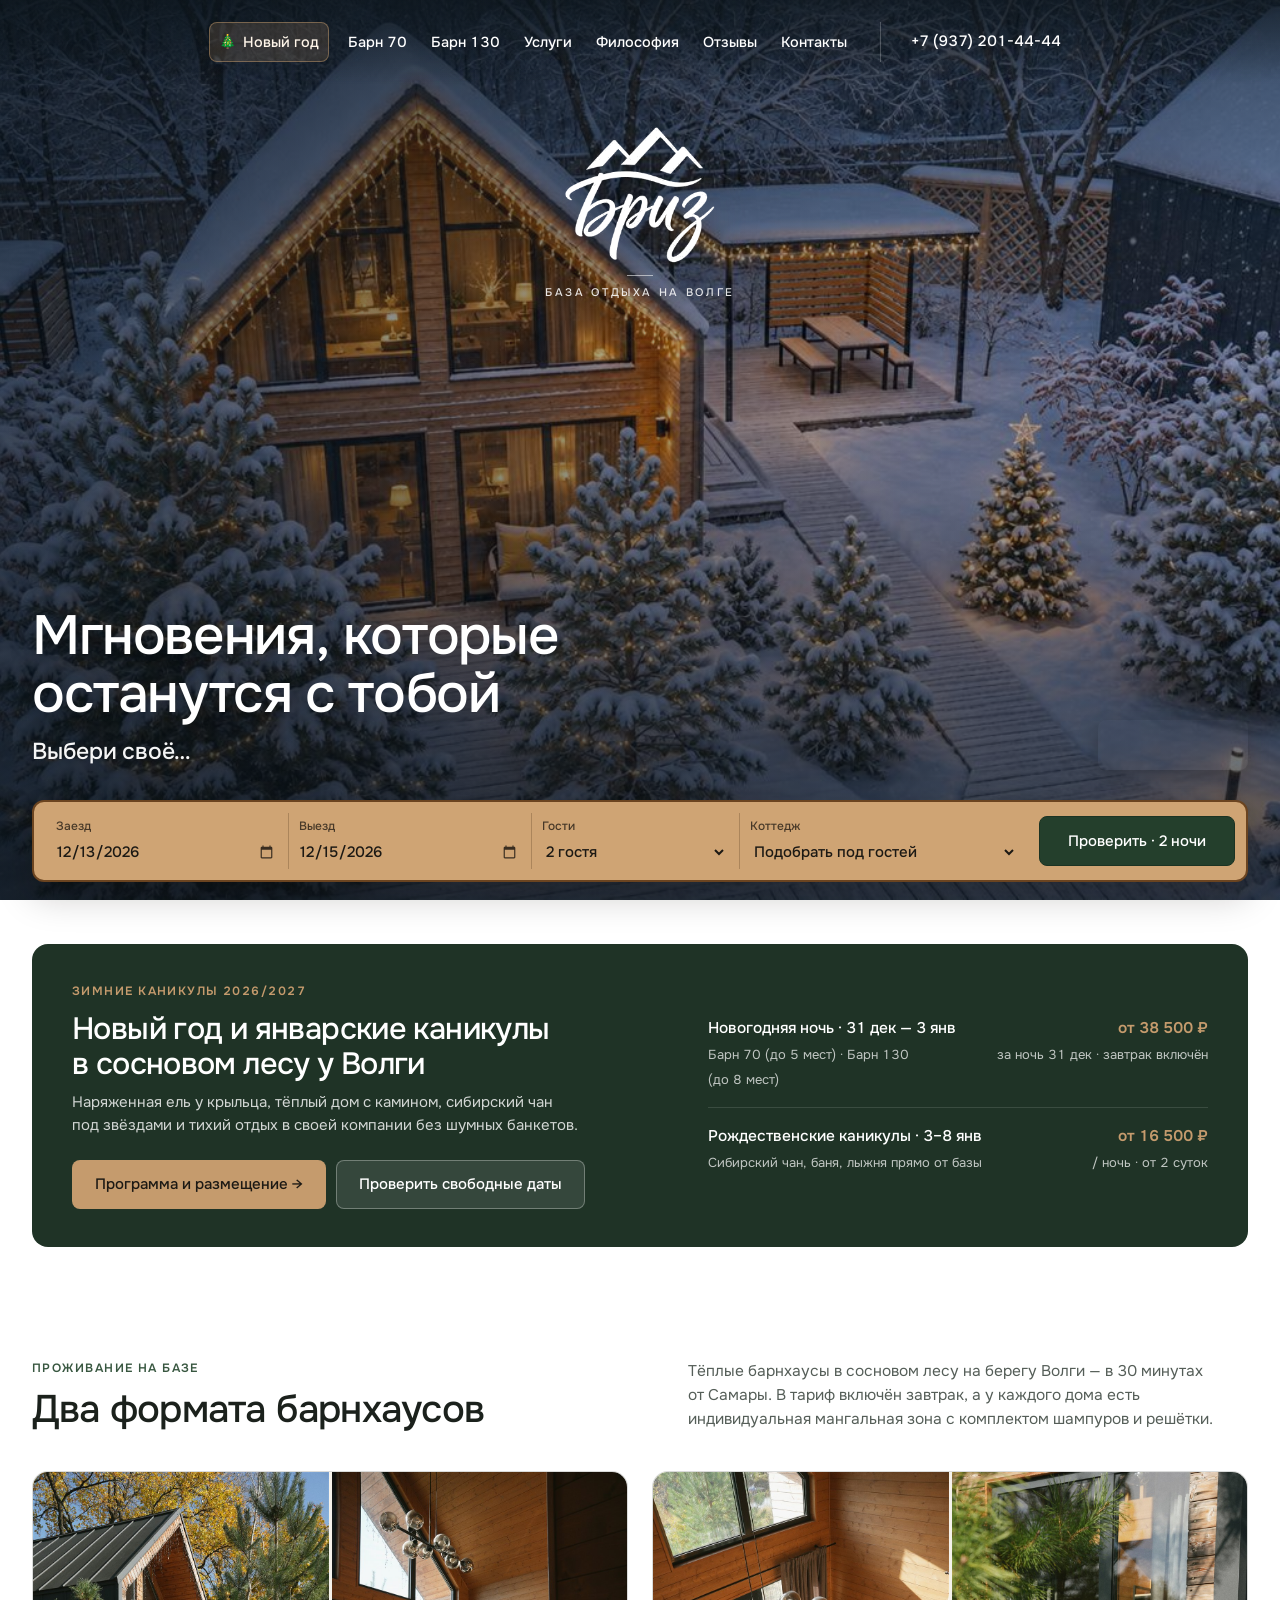
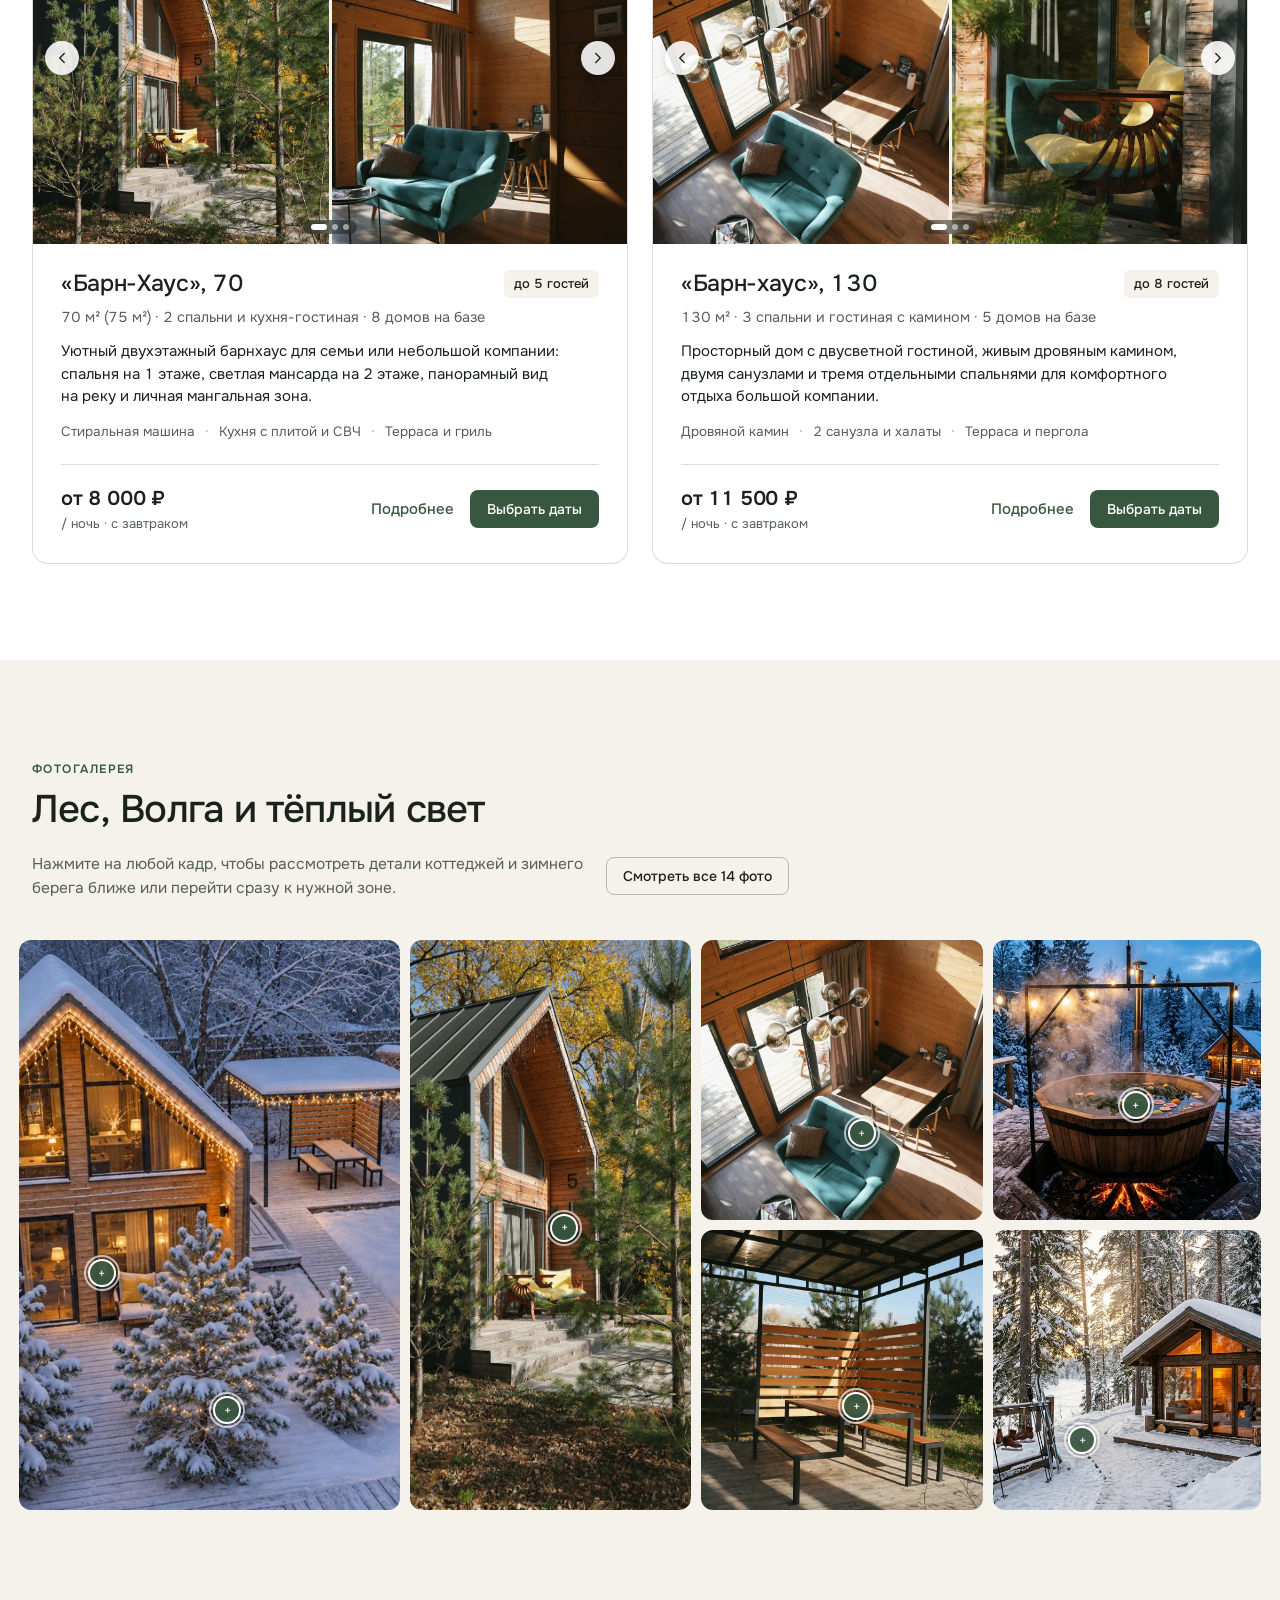
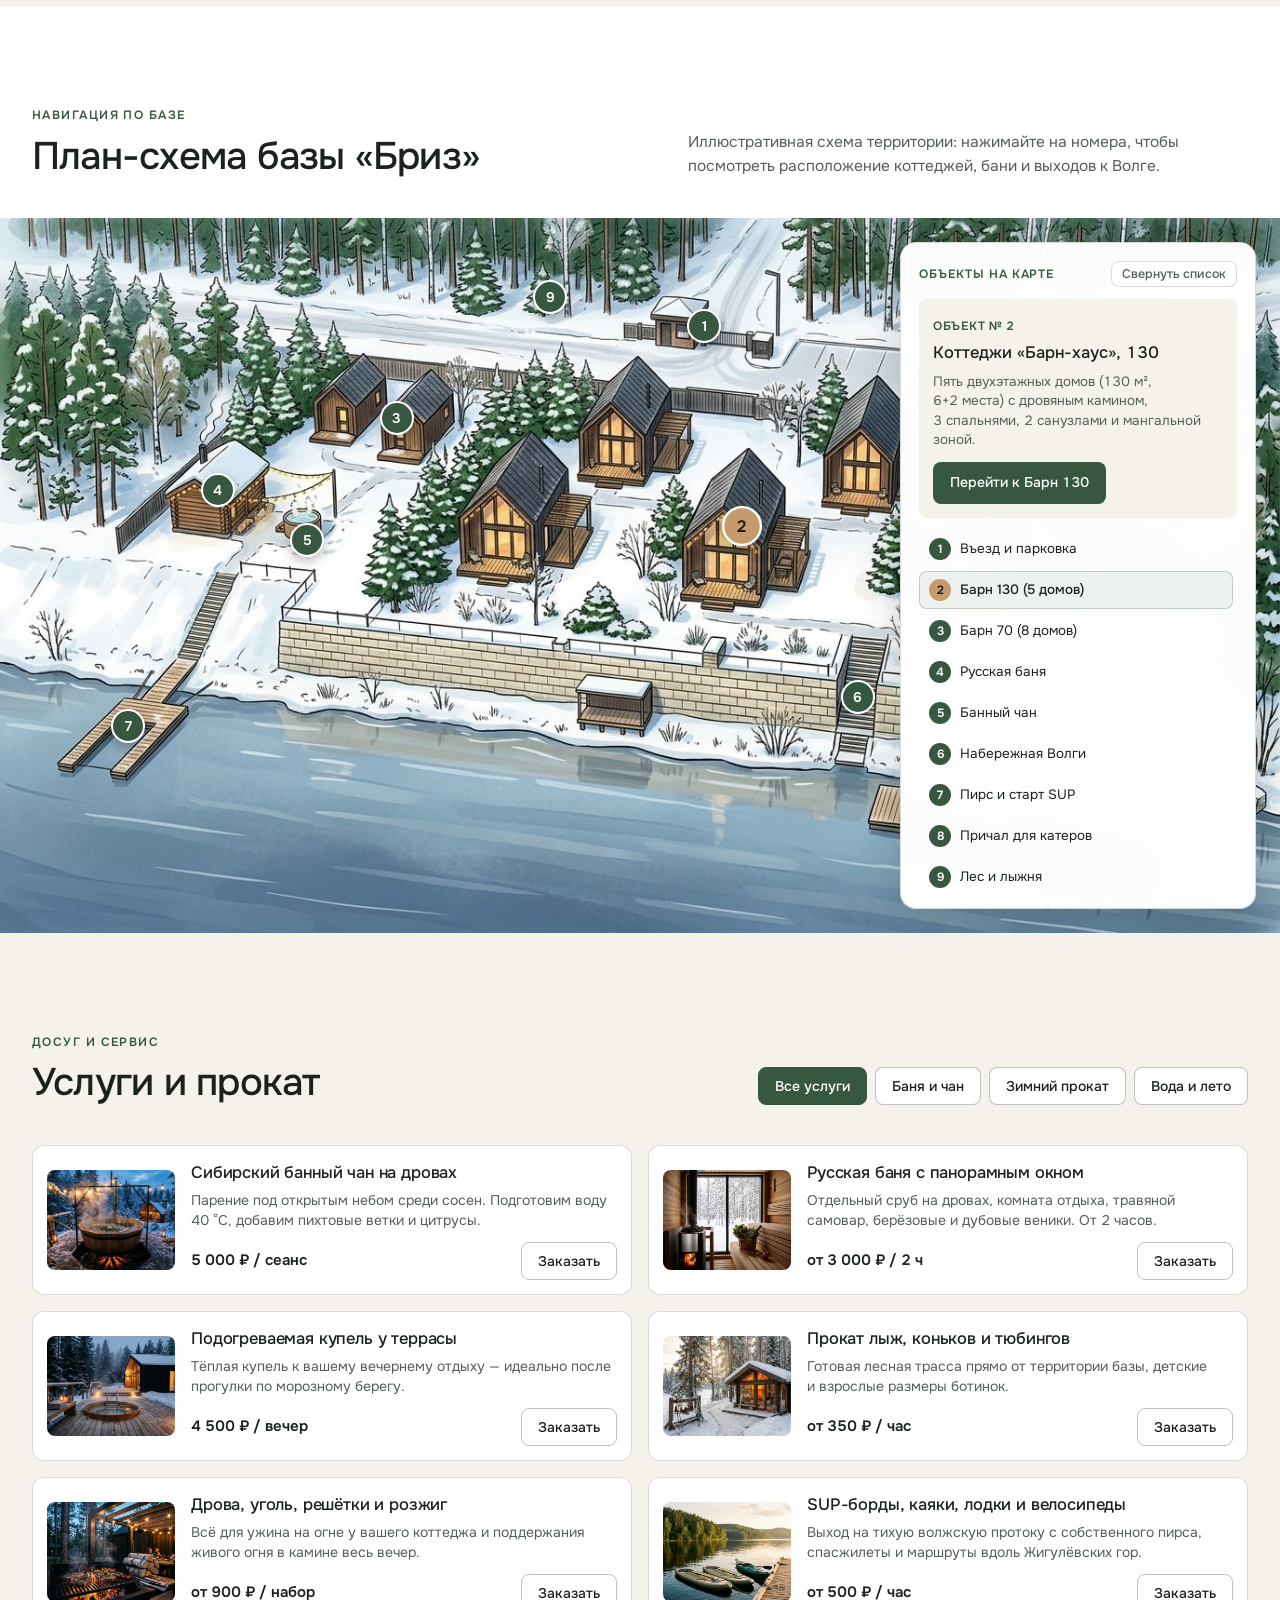
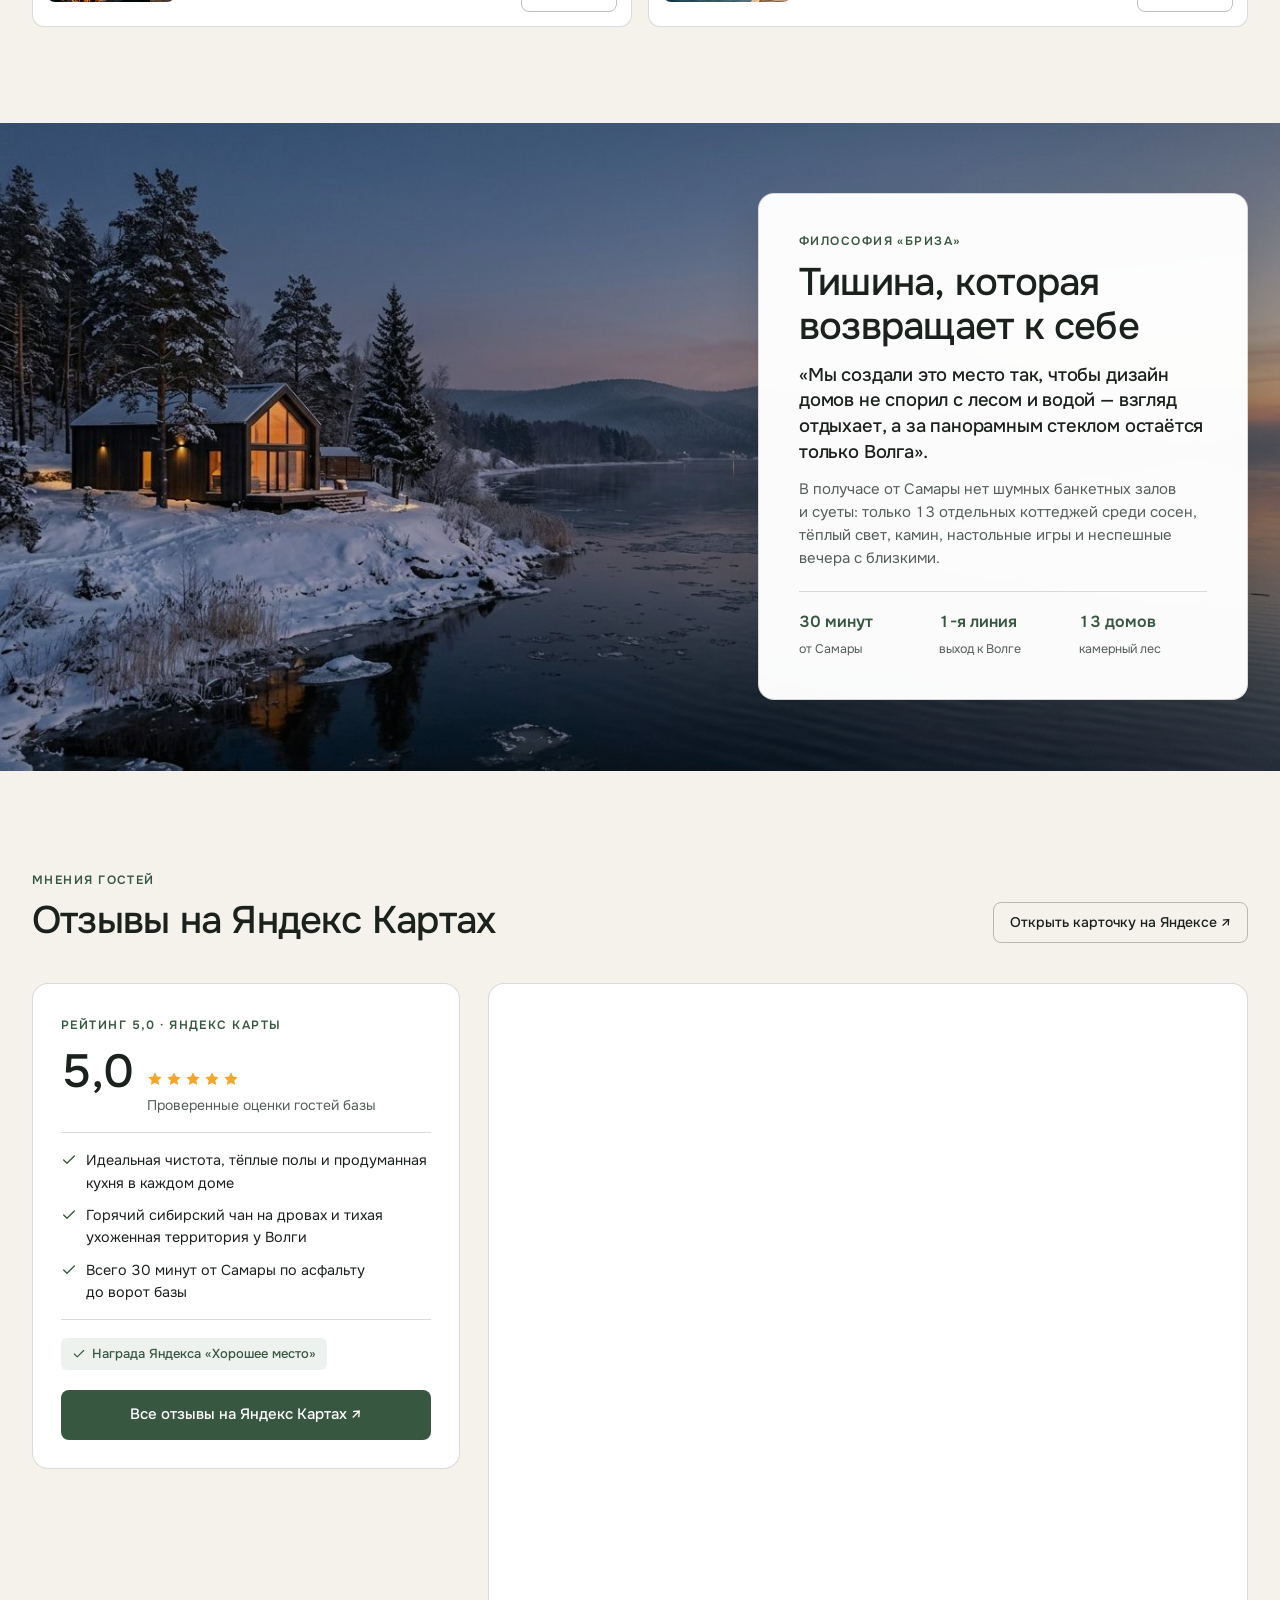
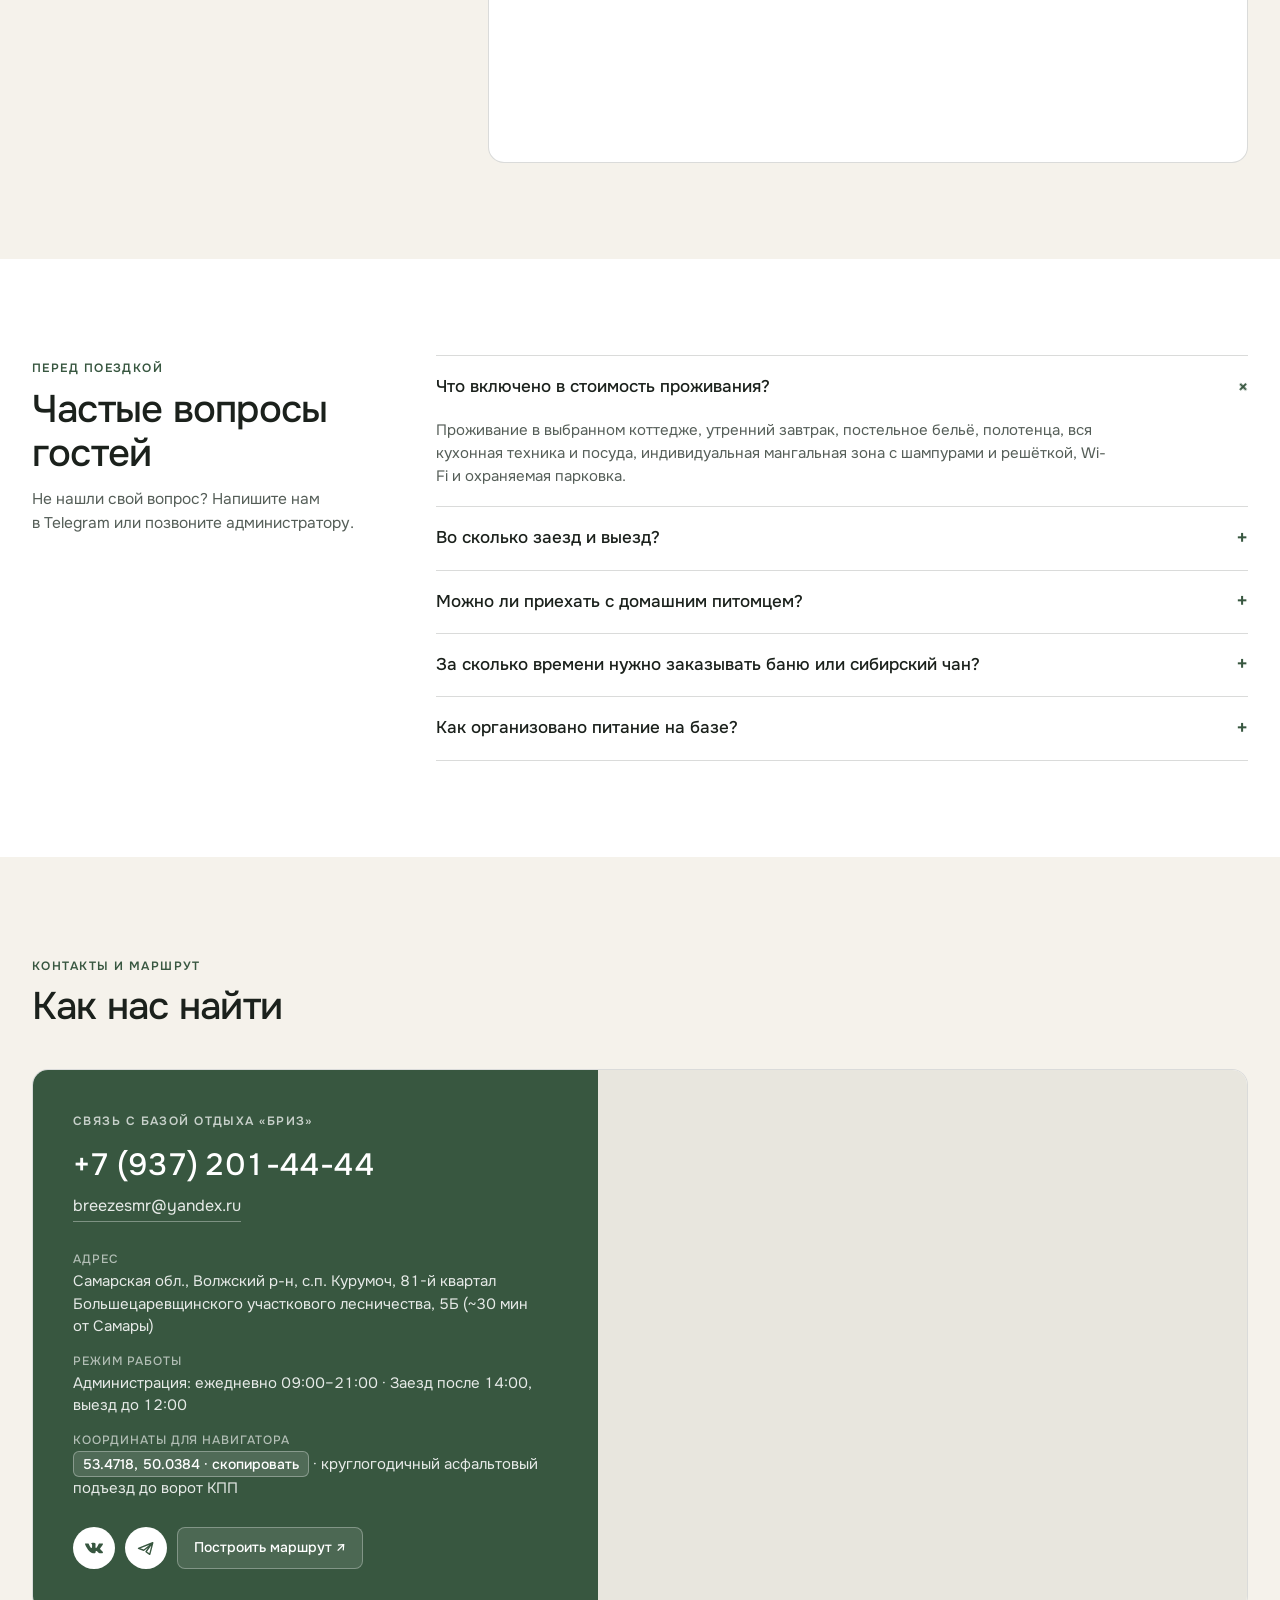
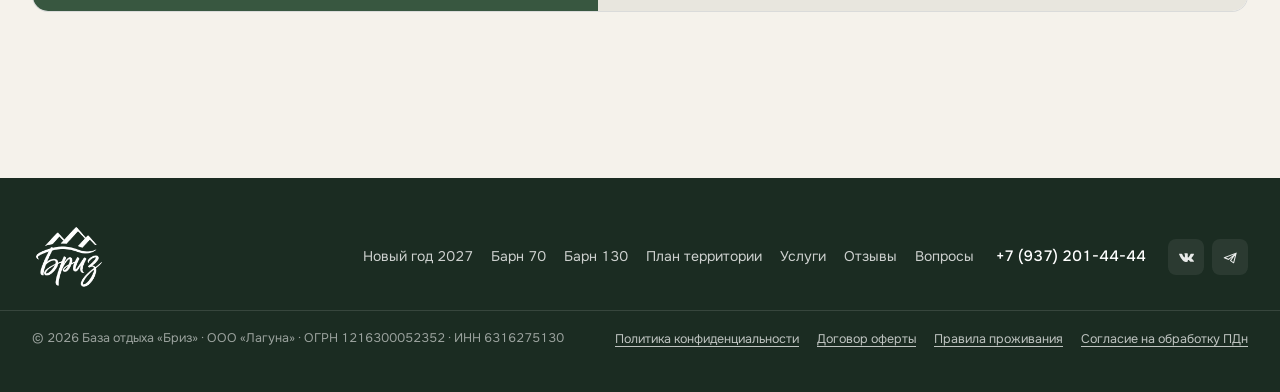
==== commit a8c63ceb: "Add adaptive hero videos, make centered-logo hero primary, refine contrast and mobile UX" ====
--- a/index.html
+++ b/index.html
@@ -17,9 +17,9 @@
   <link rel="preconnect" href="https://fonts.googleapis.com">
   <link rel="preconnect" href="https://fonts.gstatic.com" crossorigin>
   <link href="https://fonts.googleapis.com/css2?family=Onest:wght@400;500;600&display=swap" rel="stylesheet">
-  <link rel="stylesheet" href="css/styles.css?v=11">
+  <link rel="stylesheet" href="css/styles.css?v=12">
 </head>
-<body>
+<body class="page-v2">
 
   <!-- =======================================================================
        1. ПОЛУПРОЗРАЧНАЯ ШАПКА
@@ -116,10 +116,16 @@
     <section class="hero" id="heroSection">
       <div class="hero__bg">
         <img src="assets/images/hero-winter.jpg" alt="Зимние барнхаусы базы отдыха Бриз на берегу Волги">
+        <video class="hero__video" id="heroVideo" poster="assets/images/hero-winter.jpg" autoplay muted loop playsinline preload="metadata" aria-hidden="true"></video>
         <div class="hero__overlay"></div>
       </div>
 
       <div class="container hero__content">
+        <div class="hero__center-brand">
+          <img src="assets/images/logo-briz-white.png" alt="База отдыха Бриз" class="hero__center-logo">
+          <span class="hero__center-divider" aria-hidden="true"></span>
+          <span class="hero__center-caption">База отдыха на&nbsp;Волге</span>
+        </div>
         <div class="hero__top-row">
           <div class="hero__text">
             <h1 class="hero__title">Мгновения, которые останутся с тобой</h1>
@@ -1096,6 +1102,6 @@
     </div>
   </div>
 
-  <script src="js/app.js?v=11"></script>
+  <script src="js/app.js?v=12"></script>
 </body>
 </html>
--- a/css/styles.css
+++ b/css/styles.css
@@ -17,11 +17,11 @@
   --brand-wood-soft: rgba(197, 155, 109, 0.16);
 
   --text-main: #1b211c;
-  --text-muted: #666e68;
+  --text-muted: #555e58;
   --text-light: #ffffff;
 
-  --border-subtle: rgba(27, 33, 28, 0.09);
-  --border-strong: rgba(27, 33, 28, 0.18);
+  --border-subtle: rgba(27, 33, 28, 0.16);
+  --border-strong: rgba(27, 33, 28, 0.28);
 
   --shadow-sm: 0 2px 10px rgba(20, 32, 24, 0.04);
   --shadow-md: 0 8px 24px rgba(20, 32, 24, 0.08);
@@ -650,9 +650,26 @@
   object-position: center 46%;
 }
 
+.hero__video {
+  position: absolute;
+  inset: 0;
+  width: 100%;
+  height: 100%;
+  object-fit: cover;
+  object-position: center;
+  opacity: 0;
+  transition: opacity 0.45s ease;
+  pointer-events: none;
+}
+
+.hero__video.is-ready {
+  opacity: 1;
+}
+
 .hero__overlay {
   position: absolute;
   inset: 0;
+  z-index: 1;
   background:
     linear-gradient(180deg, rgba(10, 18, 24, 0.44) 0%, rgba(10, 18, 24, 0.14) 38%, rgba(10, 18, 24, 0.72) 100%),
     linear-gradient(90deg, rgba(10, 18, 24, 0.54) 0%, rgba(10, 18, 24, 0.16) 54%, rgba(10, 18, 24, 0) 100%);
@@ -817,12 +834,12 @@
 
 .booking-bar {
   width: 100%;
-  background: linear-gradient(180deg, #d7b288 0%, #c89e70 100%);
+  background: #cfa474;
   color: #1c1914;
   border-radius: var(--radius-md);
   padding: 11px 11px 11px 22px;
-  box-shadow: 0 16px 40px rgba(24, 18, 10, 0.22);
-  border: 1px solid rgba(120, 82, 42, 0.34);
+  box-shadow: 0 14px 34px rgba(18, 14, 9, 0.2);
+  border: 2px solid #6b4420;
 }
 
 .booking-form {
@@ -837,7 +854,7 @@
   flex-direction: column;
   gap: 3px;
   padding: 4px 12px 4px 0;
-  border-right: 1px solid rgba(28, 25, 20, 0.15);
+  border-right: 1px solid rgba(58, 36, 14, 0.24);
   min-width: 0;
   cursor: pointer;
 }
@@ -849,7 +866,7 @@
 .booking-field__label {
   font-size: 0.75rem;
   font-weight: 500;
-  color: rgba(28, 25, 20, 0.68);
+  color: rgba(28, 22, 16, 0.76);
 }
 
 .booking-field__control {
@@ -884,16 +901,16 @@
 .booking-submit {
   padding: 14px 28px;
   font-size: 0.9375rem;
-  background: #2b4733;
-  border-color: #2b4733;
+  background: #243f2c;
+  border-color: #1c3323;
   color: #ffffff;
   font-weight: 500;
-  box-shadow: 0 4px 14px rgba(27, 44, 34, 0.22);
+  box-shadow: none;
 }
 
 .booking-submit:hover {
-  background: #1f3525;
-  border-color: #1f3525;
+  background: #1b3122;
+  border-color: #142519;
   color: #ffffff;
 }
 
@@ -928,9 +945,9 @@
     width: calc(100% - 64px);
     max-width: calc(var(--container-max) - 64px);
     z-index: 95;
-    background: linear-gradient(180deg, #d7b288 0%, #c89e70 100%);
-    border: 1px solid rgba(120, 82, 42, 0.38);
-    box-shadow: 0 16px 42px rgba(24, 18, 10, 0.22);
+    background: #cfa474;
+    border: 2px solid #6b4420;
+    box-shadow: 0 14px 36px rgba(18, 14, 9, 0.22);
   }
 
   .booking-bar.is-pinned {
@@ -961,10 +978,10 @@
   gap: 8px;
   padding: 12px 18px;
   border-radius: var(--radius-pill);
-  background: #cfa577;
+  background: #cfa474;
   color: #1c1914;
-  border: 1px solid rgba(120, 82, 42, 0.38);
-  box-shadow: 0 10px 28px rgba(15, 24, 18, 0.24);
+  border: 2px solid #6b4420;
+  box-shadow: 0 10px 26px rgba(15, 24, 18, 0.22);
   font-size: 0.875rem;
   font-weight: 600;
   opacity: 0;
@@ -1542,11 +1559,11 @@
   width: 356px;
   max-height: calc(100% - 48px);
   z-index: 8;
-  background: rgba(255, 255, 255, 0.95);
+  background: rgba(255, 255, 255, 0.98);
   backdrop-filter: blur(16px);
   -webkit-backdrop-filter: blur(16px);
   border-radius: var(--radius-lg);
-  border: 1px solid rgba(255, 255, 255, 0.72);
+  border: 1px solid var(--border-subtle);
   padding: 18px;
   box-shadow: var(--shadow-lg);
   display: flex;
@@ -1823,10 +1840,10 @@
 
 .philosophy-card {
   width: min(100%, 490px);
-  background: rgba(255, 255, 255, 0.96);
+  background: rgba(255, 255, 255, 0.98);
   backdrop-filter: blur(16px);
   -webkit-backdrop-filter: blur(16px);
-  border: 1px solid rgba(255, 255, 255, 0.72);
+  border: 1px solid var(--border-subtle);
   border-radius: var(--radius-lg);
   padding: 38px 40px;
   box-shadow: var(--shadow-lg);
@@ -2843,14 +2860,18 @@
 
   .mobile-booking-section {
     display: block;
+    background: #cfa474;
+    border-top: 2px solid #6b4420;
+    border-bottom: 2px solid #6b4420;
+    padding: 18px 0 20px;
   }
 
   .mobile-booking-section .booking-bar {
-    box-shadow: var(--shadow-md);
-    border: 1px solid rgba(120, 82, 42, 0.32);
-    background: linear-gradient(180deg, #d7b288 0%, #c89e70 100%);
-    padding: 12px;
-    border-radius: var(--radius-md);
+    background: transparent;
+    border: none;
+    box-shadow: none;
+    padding: 0;
+    border-radius: 0;
   }
 
   .booking-form {
@@ -2858,12 +2879,12 @@
     gap: 8px;
   }
 
-  .booking-field {
-    border-right: none;
-    border-bottom: none;
-    background: rgba(255, 251, 245, 0.56);
+  .mobile-booking-section .booking-field,
+  .mobile-booking-section .booking-field:last-of-type {
+    border: 1px solid rgba(88, 56, 24, 0.34);
+    background: #fcfaf6;
     border-radius: var(--radius-sm);
-    padding: 8px 11px;
+    padding: 9px 12px;
     gap: 2px;
   }
 
@@ -2941,7 +2962,7 @@
   }
 
   .page-v2 .hero {
-    min-height: clamp(490px, 74svh, 620px);
+    min-height: clamp(500px, 76svh, 640px);
     padding-top: calc(var(--header-h) + 10px);
   }
 
@@ -2974,17 +2995,22 @@
   }
 
   .hero__rating-badge {
-    align-self: flex-end;
+    display: none;
   }
 
   /* Новогодний блок на мобильном */
   .ny-banner-section {
-    padding-block: 28px 8px;
+    padding-block: 32px 8px;
   }
 
   .ny-card {
     padding: 24px 18px;
     gap: 24px;
+  }
+
+  .ny-card__cta-row .btn {
+    flex: 1 1 100%;
+    justify-content: center;
   }
 
   /* Мобильный слайдер домов: чёткий 4:3 кадр + стрелки + свайп + счётчик */
@@ -3071,7 +3097,18 @@
   }
 
   .house-card__btns {
-    justify-content: space-between;
+    flex-direction: column-reverse;
+    align-items: stretch;
+    gap: 8px;
+  }
+
+  .house-card__btns .btn {
+    width: 100%;
+  }
+
+  .house-card__btns .text-link {
+    justify-content: center;
+    padding: 4px 0 0;
   }
 
   /* Галерея: горизонтальная свайп-лента на мобиле */
@@ -3103,6 +3140,10 @@
 
   .bento-item__caption {
     opacity: 1;
+  }
+
+  .shop-tag {
+    display: none;
   }
 
   /* План территории на мобиле */
@@ -3258,6 +3299,18 @@
   }
 
   /* Отзывы и контакты на мобиле */
+  #reviews .section-head .btn {
+    display: none;
+  }
+
+  .yandex-score-card {
+    background: transparent;
+    border: none;
+    border-radius: 0;
+    padding: 0 0 8px;
+    gap: 14px;
+  }
+
   .yandex-live-iframe {
     height: 720px;
     min-height: 640px;
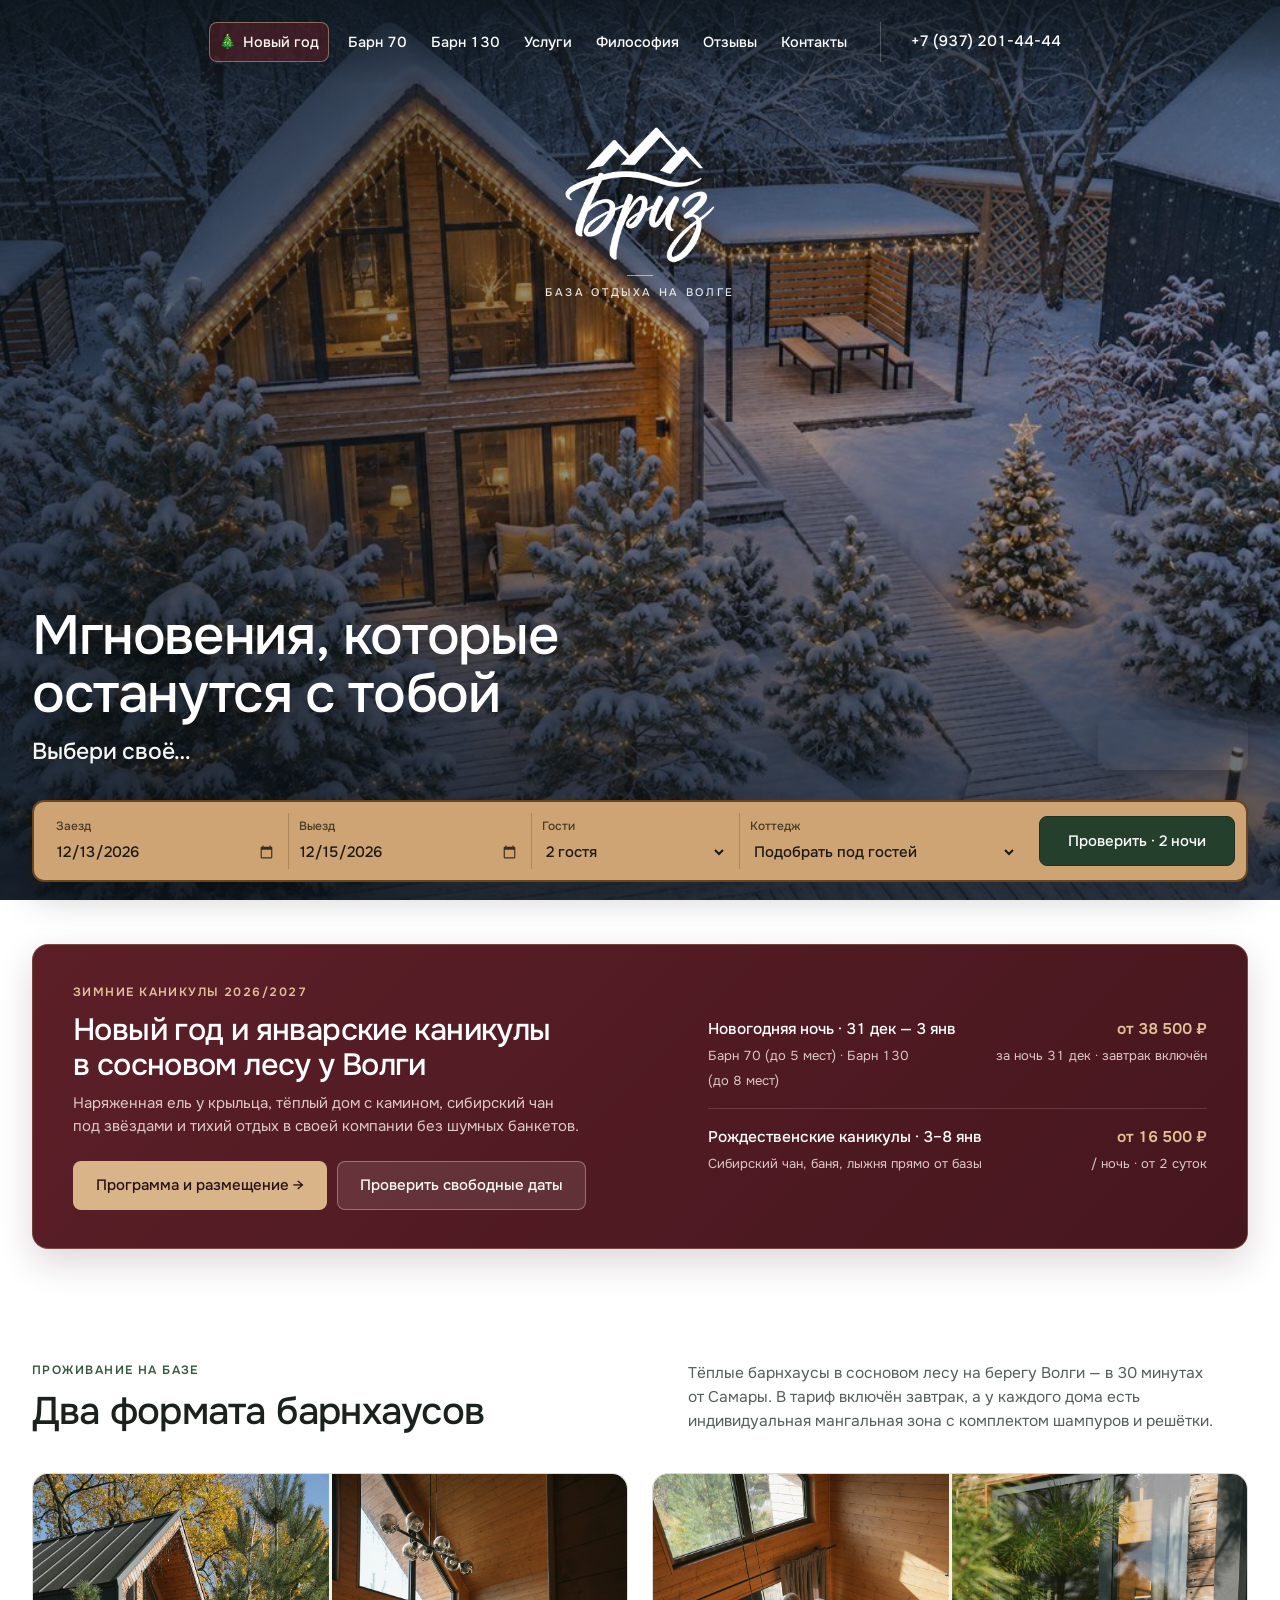
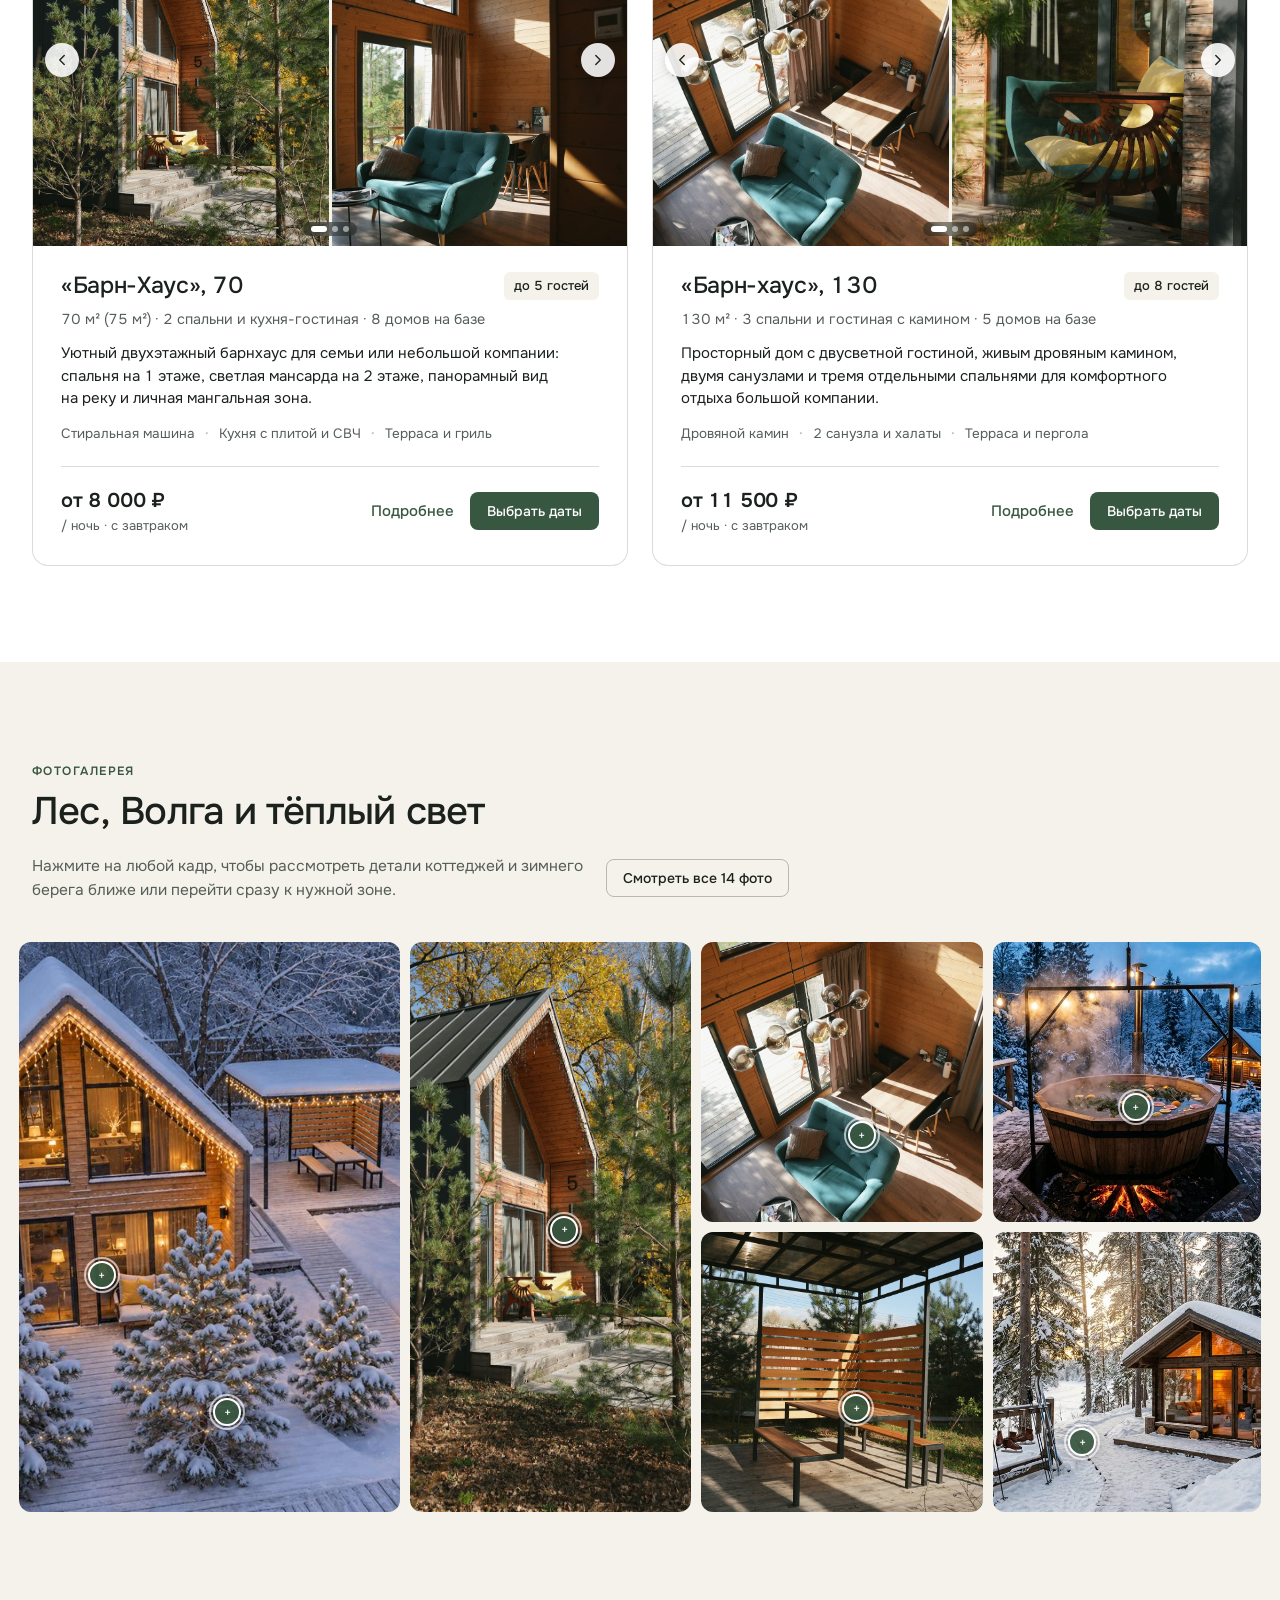
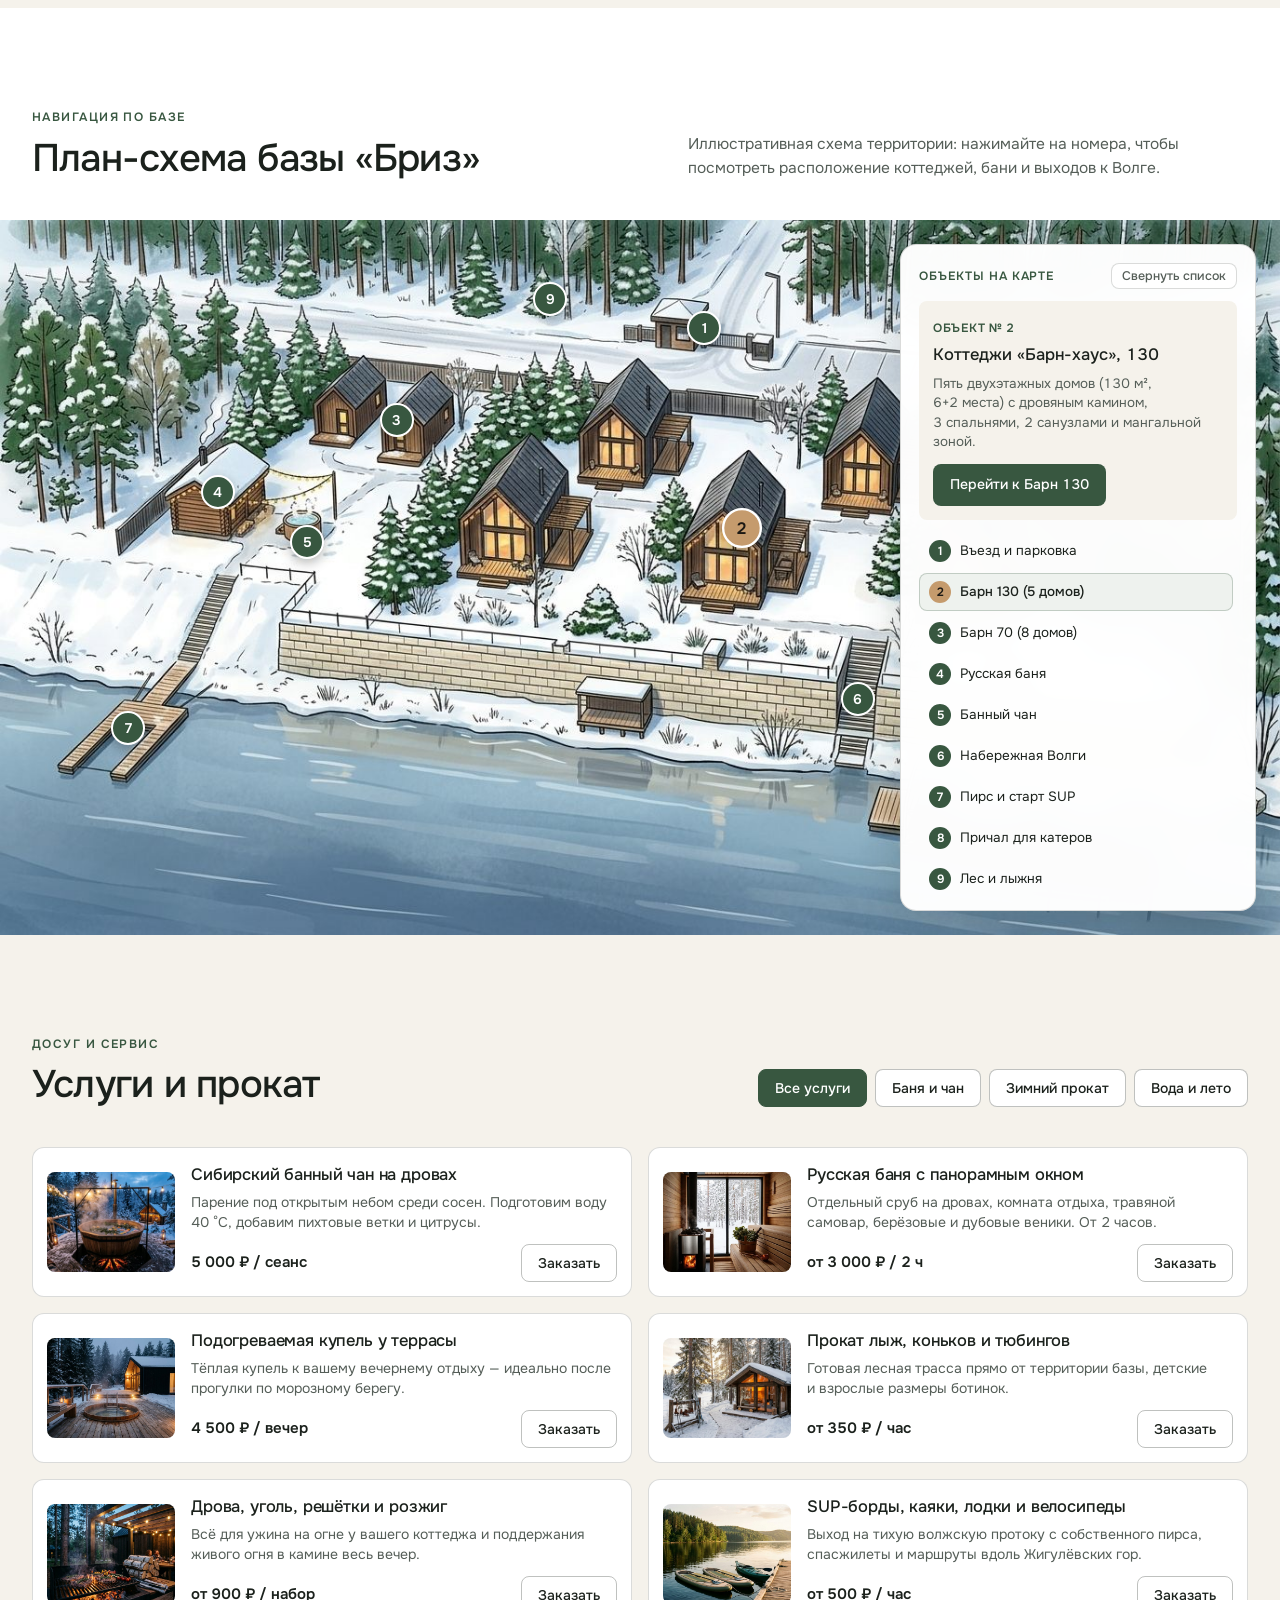
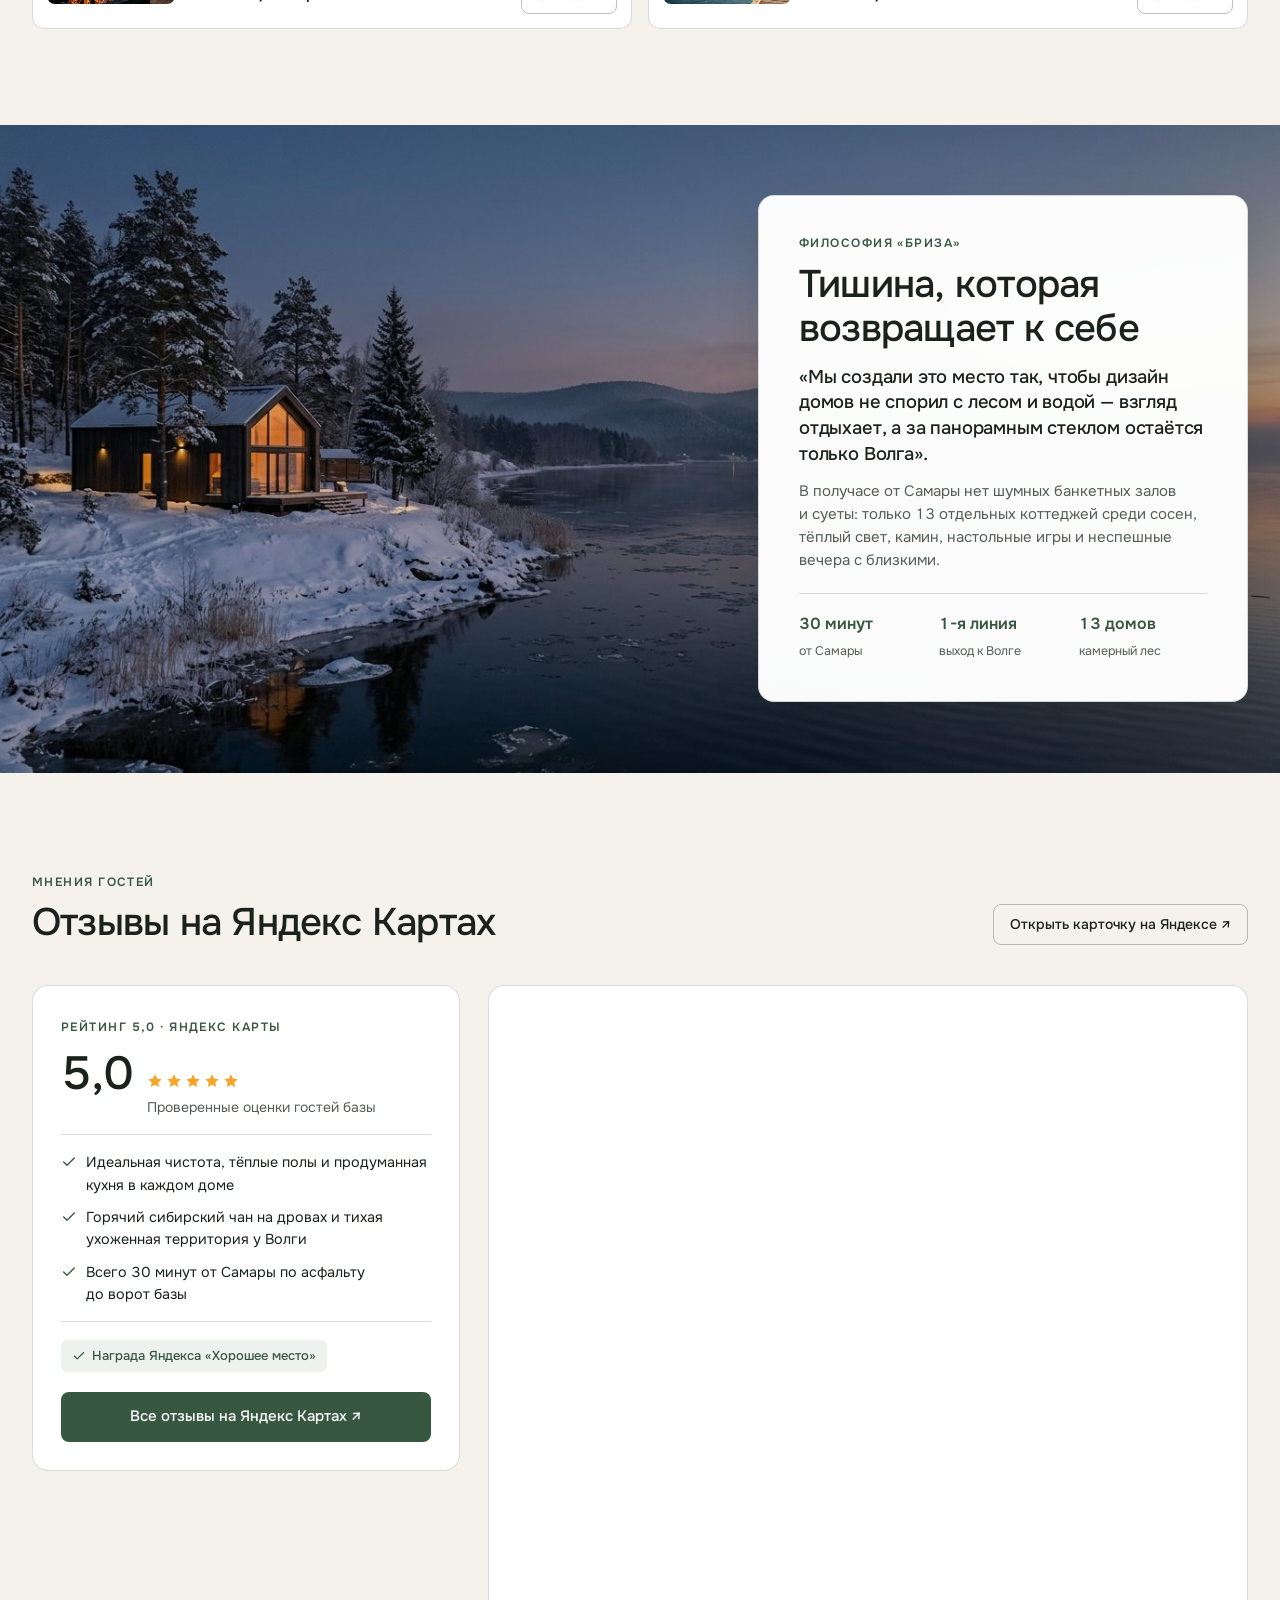
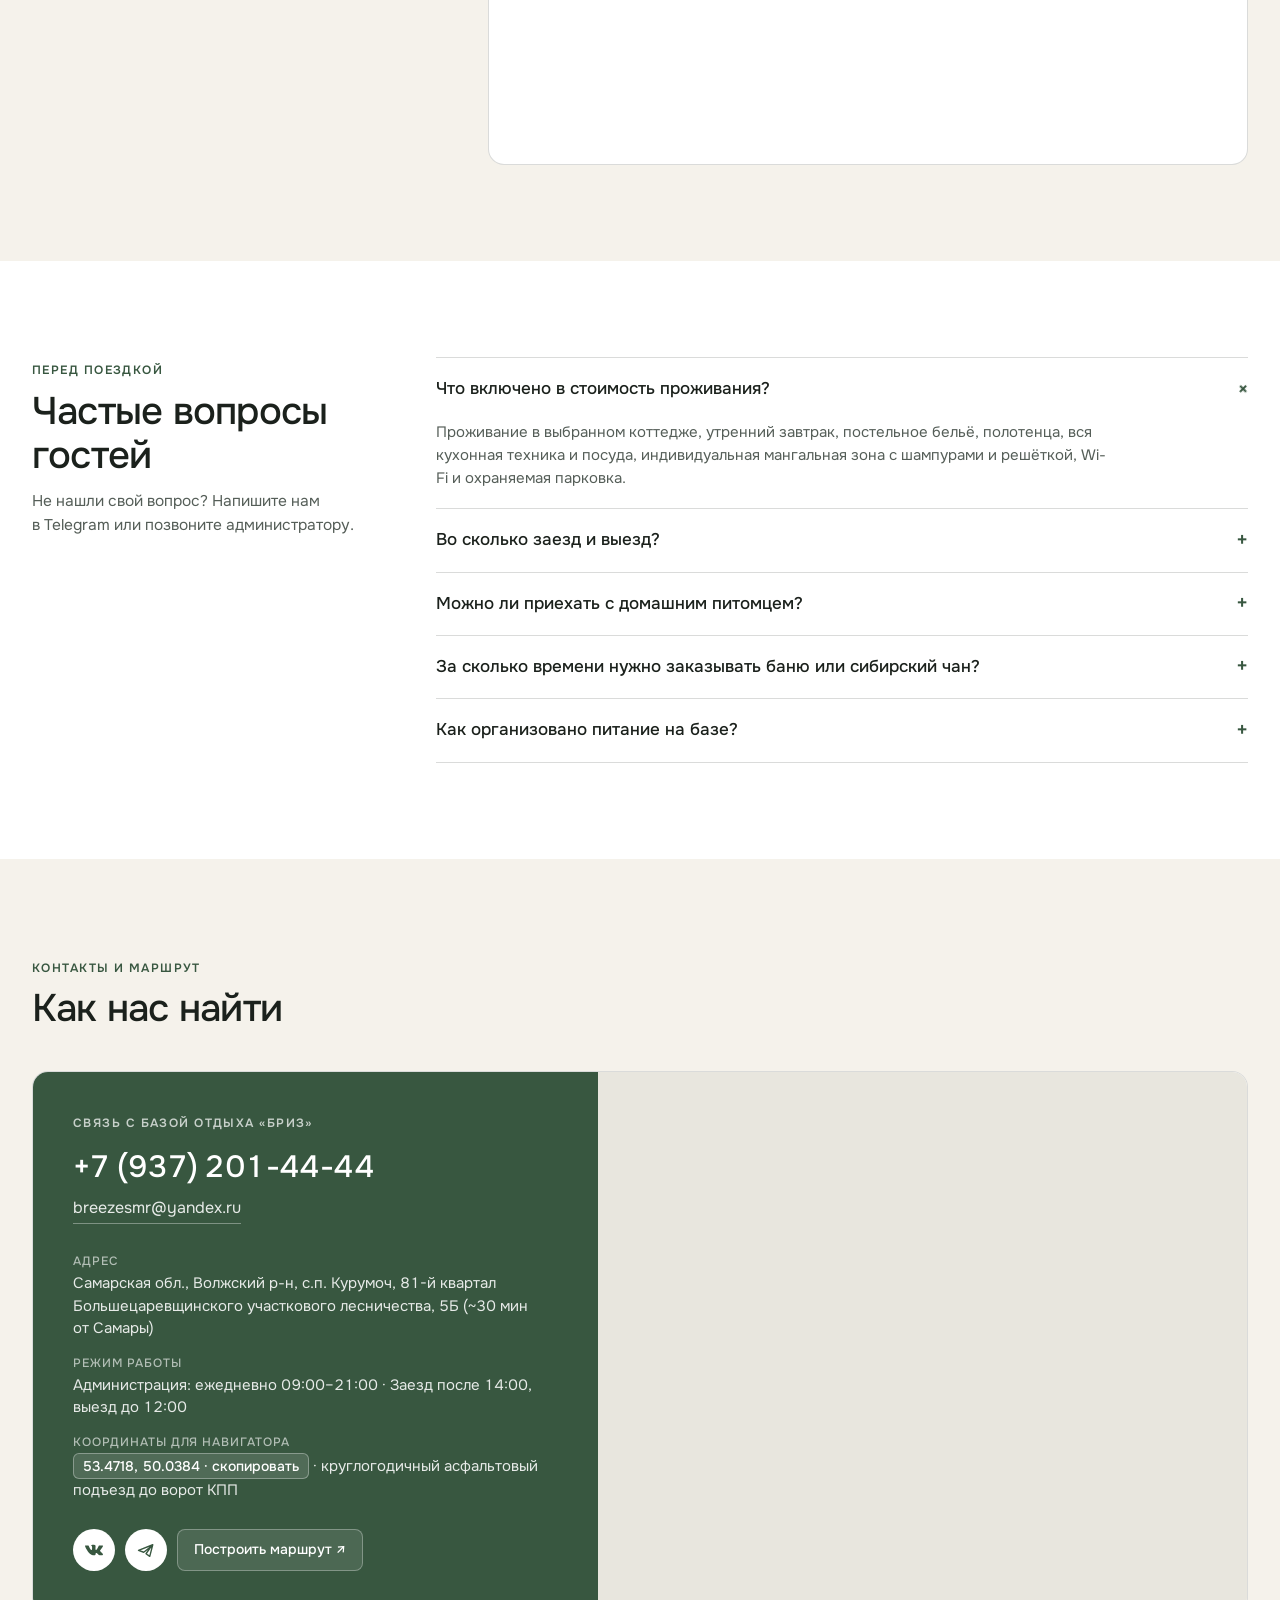
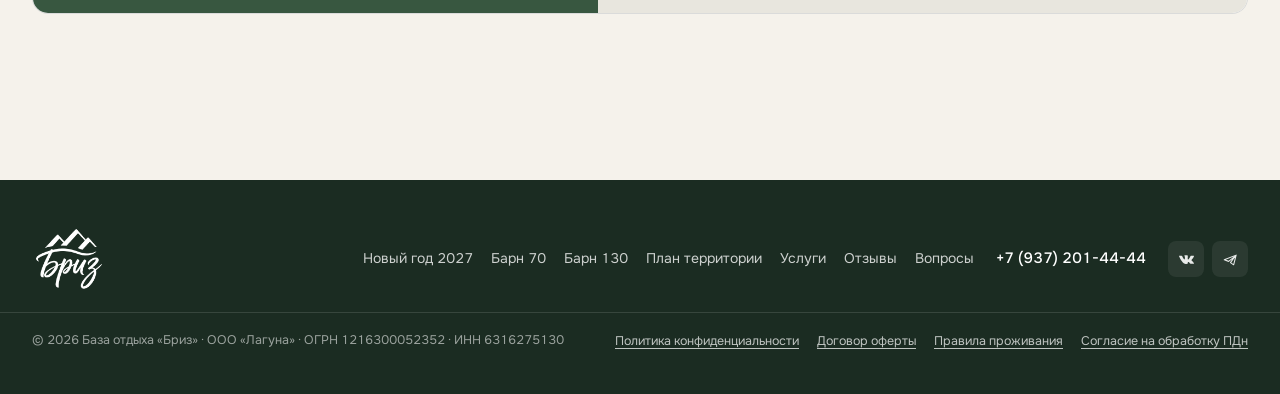
==== commit 5b5e0ceb: "Refine NY burgundy palette and Telegram iOS mobile booking scroll offset" ====
--- a/index.html
+++ b/index.html
@@ -17,7 +17,7 @@
   <link rel="preconnect" href="https://fonts.googleapis.com">
   <link rel="preconnect" href="https://fonts.gstatic.com" crossorigin>
   <link href="https://fonts.googleapis.com/css2?family=Onest:wght@400;500;600&display=swap" rel="stylesheet">
-  <link rel="stylesheet" href="css/styles.css?v=12">
+  <link rel="stylesheet" href="css/styles.css?v=13">
 </head>
 <body class="page-v2">
 
@@ -1102,6 +1102,6 @@
     </div>
   </div>
 
-  <script src="js/app.js?v=12"></script>
+  <script src="js/app.js?v=13"></script>
 </body>
 </html>
--- a/css/styles.css
+++ b/css/styles.css
@@ -15,6 +15,11 @@
   --brand-wood: #c59b6d;
   --brand-wood-hover: #b28758;
   --brand-wood-soft: rgba(197, 155, 109, 0.16);
+  --ny-burgundy: #5c1f28;
+  --ny-burgundy-deep: #46161e;
+  --ny-burgundy-hover: #6d2631;
+  --ny-burgundy-soft: rgba(92, 31, 40, 0.09);
+  --ny-gold: #e4c197;
 
   --text-main: #1b211c;
   --text-muted: #555e58;
@@ -378,30 +383,31 @@
 }
 
 .nav-link--seasonal {
-  background-color: rgba(197, 155, 109, 0.18);
-  border: 1px solid rgba(197, 155, 109, 0.48);
-  color: #fff6ea;
+  background-color: rgba(92, 31, 40, 0.58);
+  border: 1px solid rgba(228, 193, 151, 0.48);
+  color: #fff8f0;
   padding-inline: 13px;
   margin-right: 4px;
 }
 
 .nav-link--seasonal:hover,
 .nav-link--seasonal.is-current {
-  background-color: var(--brand-wood);
-  border-color: var(--brand-wood);
-  color: #1c1914;
+  background-color: var(--ny-burgundy-hover);
+  border-color: rgba(228, 193, 151, 0.65);
+  color: #ffffff;
 }
 
 .site-header.is-scrolled .nav-link--seasonal {
-  background-color: var(--brand-wood-soft);
-  border-color: rgba(197, 155, 109, 0.45);
-  color: #5b3e1b;
+  background-color: var(--ny-burgundy-soft);
+  border-color: rgba(92, 31, 40, 0.28);
+  color: var(--ny-burgundy);
 }
 
 .site-header.is-scrolled .nav-link--seasonal:hover,
 .site-header.is-scrolled .nav-link--seasonal.is-current {
-  background-color: var(--brand-wood);
-  color: #1c1914;
+  background-color: var(--ny-burgundy);
+  border-color: var(--ny-burgundy);
+  color: #ffffff;
 }
 
 .header-right {
@@ -486,8 +492,9 @@
   border-radius: 6px;
   font-size: 0.8125rem;
   font-weight: 600;
-  background-color: var(--brand-wood);
-  color: #1b1711;
+  background-color: var(--ny-burgundy);
+  border: 1px solid rgba(228, 193, 151, 0.35);
+  color: #fff8f2;
 }
 
 .icon-btn {
@@ -577,8 +584,8 @@
 }
 
 .mobile-drawer__link--ny {
-  background: var(--brand-wood-soft);
-  color: #5b3e1b;
+  background: var(--ny-burgundy-soft);
+  color: var(--ny-burgundy);
   margin-bottom: 4px;
 }
 
@@ -1012,7 +1019,9 @@
   grid-template-columns: 1.2fr 1fr;
   gap: 36px;
   align-items: center;
-  background: #1f3326;
+  background: linear-gradient(135deg, var(--ny-burgundy) 0%, var(--ny-burgundy-deep) 100%);
+  border: 1px solid rgba(228, 193, 151, 0.26);
+  box-shadow: 0 14px 36px rgba(42, 12, 17, 0.16);
   color: var(--text-light);
   border-radius: var(--radius-lg);
   padding: 38px 40px;
@@ -1020,7 +1029,7 @@
 
 .ny-card__eyebrow {
   display: block;
-  color: var(--brand-wood);
+  color: var(--ny-gold);
   font-size: 0.75rem;
   letter-spacing: 0.12em;
   text-transform: uppercase;
@@ -1038,7 +1047,7 @@
 
 .ny-card__desc {
   margin: 0 0 22px;
-  color: rgba(255, 255, 255, 0.8);
+  color: rgba(255, 245, 238, 0.8);
   font-size: 0.9375rem;
   max-width: 520px;
 }
@@ -1047,6 +1056,25 @@
   display: flex;
   flex-wrap: wrap;
   gap: 10px;
+}
+
+.ny-card .btn--wood {
+  background-color: #dab489;
+  color: #261115;
+}
+
+.ny-card .btn--wood:hover {
+  background-color: #cca273;
+}
+
+.ny-card .btn--ghost-light {
+  background-color: rgba(255, 248, 242, 0.1);
+  border-color: rgba(255, 236, 220, 0.34);
+  color: #fffaf5;
+}
+
+.ny-card .btn--ghost-light:hover {
+  background-color: rgba(255, 248, 242, 0.18);
 }
 
 .ny-dates-list {
@@ -1060,7 +1088,7 @@
   justify-content: space-between;
   gap: 16px;
   padding-block: 16px;
-  border-bottom: 1px solid rgba(255, 255, 255, 0.12);
+  border-bottom: 1px solid rgba(255, 236, 224, 0.15);
 }
 
 .ny-date-row:first-child {
@@ -1082,7 +1110,7 @@
 
 .ny-date-row__period span {
   font-size: 0.8125rem;
-  color: rgba(255, 255, 255, 0.72);
+  color: rgba(255, 245, 238, 0.8);
 }
 
 .ny-date-row__price {
@@ -1094,13 +1122,13 @@
   display: block;
   font-size: 0.96875rem;
   font-weight: 600;
-  color: var(--brand-wood);
+  color: var(--ny-gold);
   margin-bottom: 2px;
 }
 
 .ny-date-row__price span {
   font-size: 0.8125rem;
-  color: rgba(255, 255, 255, 0.72);
+  color: rgba(255, 245, 238, 0.8);
 }
 
 /* ==========================================================================
@@ -2864,6 +2892,7 @@
     border-top: 2px solid #6b4420;
     border-bottom: 2px solid #6b4420;
     padding: 18px 0 20px;
+    scroll-margin-top: max(148px, 19svh);
   }
 
   .mobile-booking-section .booking-bar {
